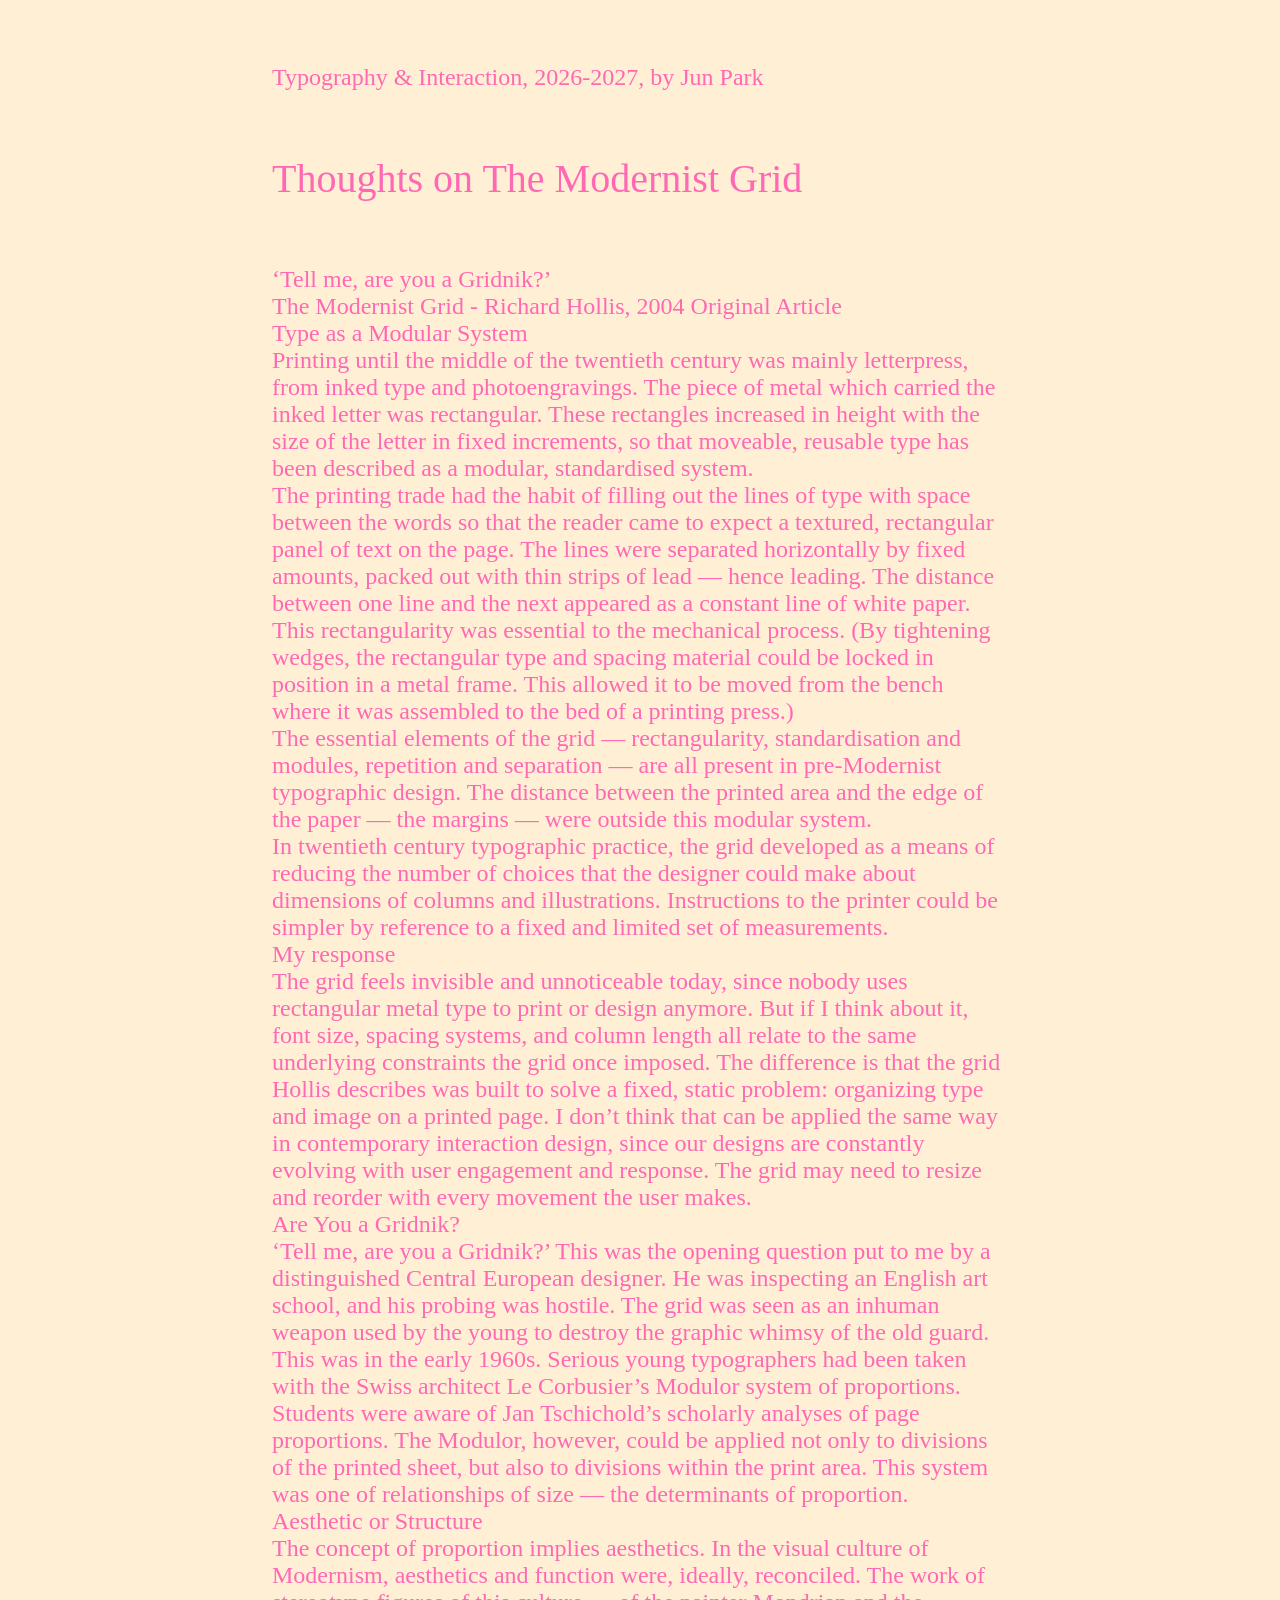
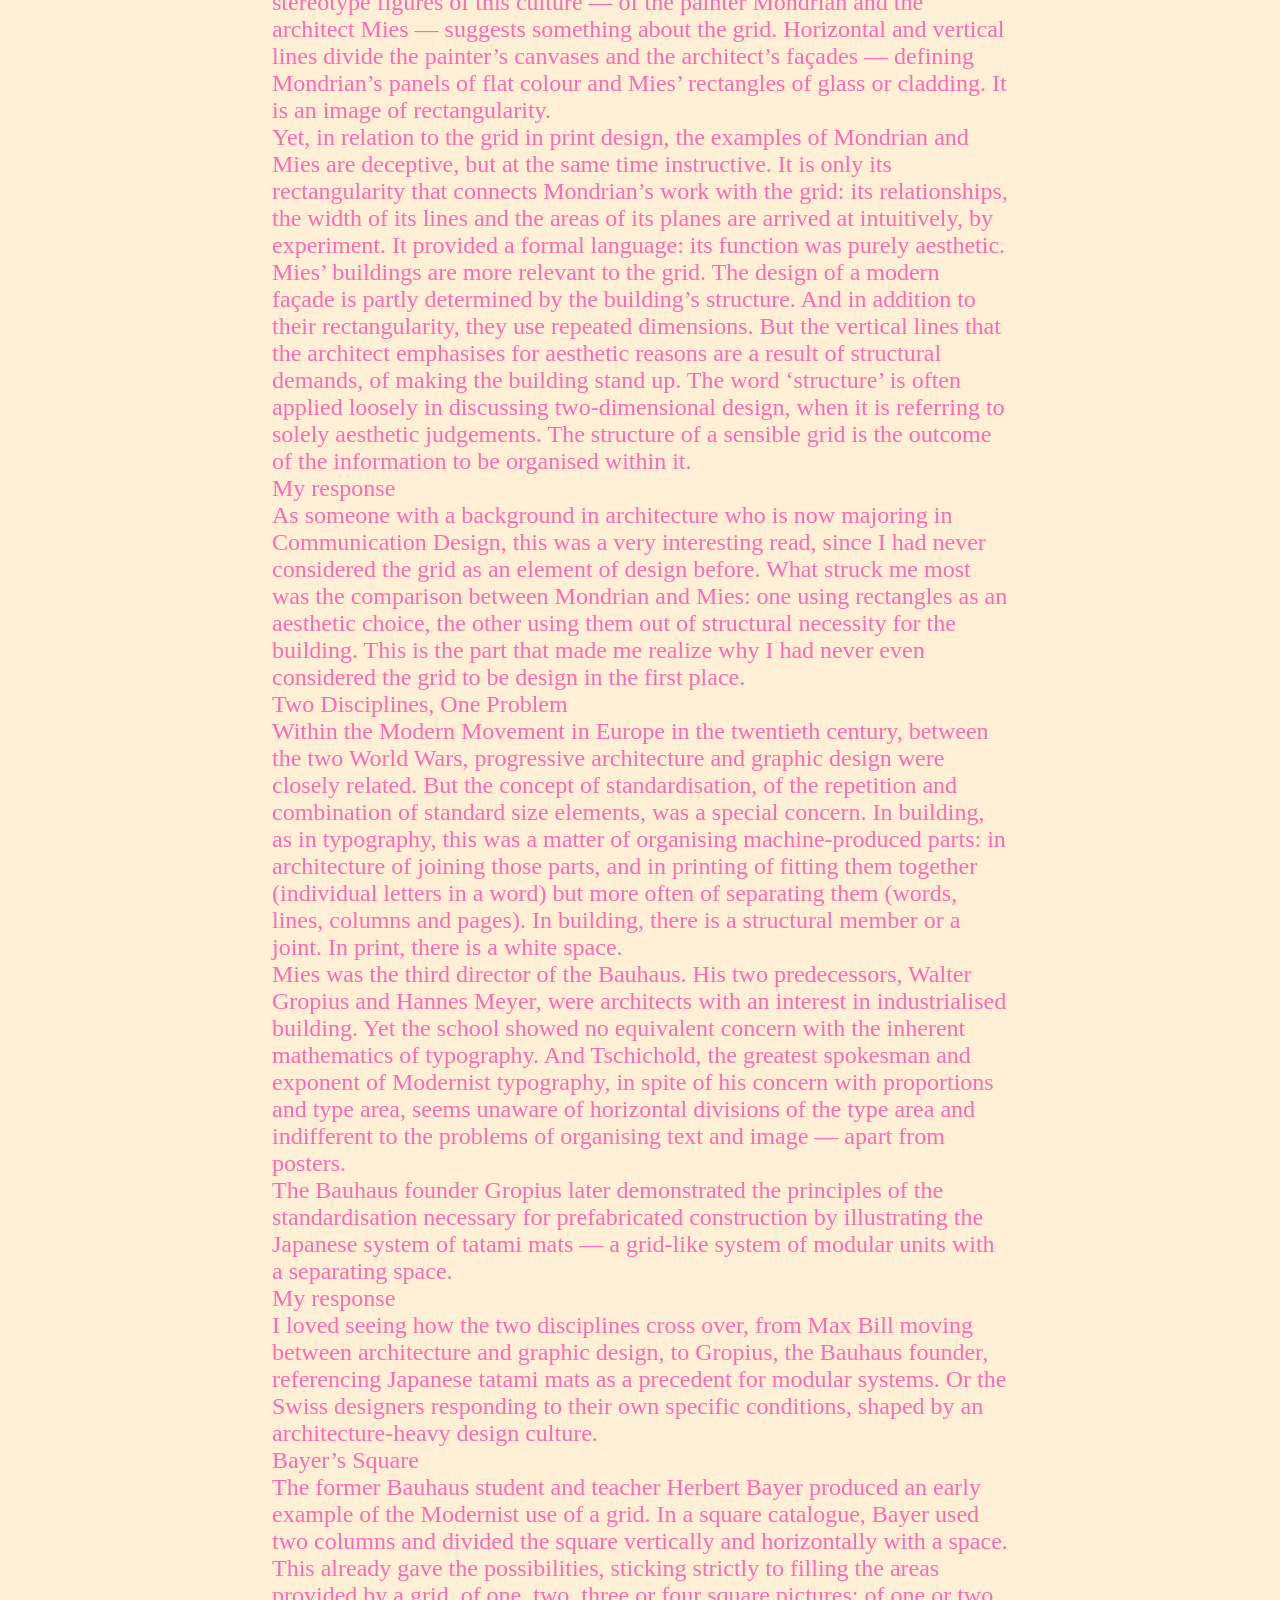
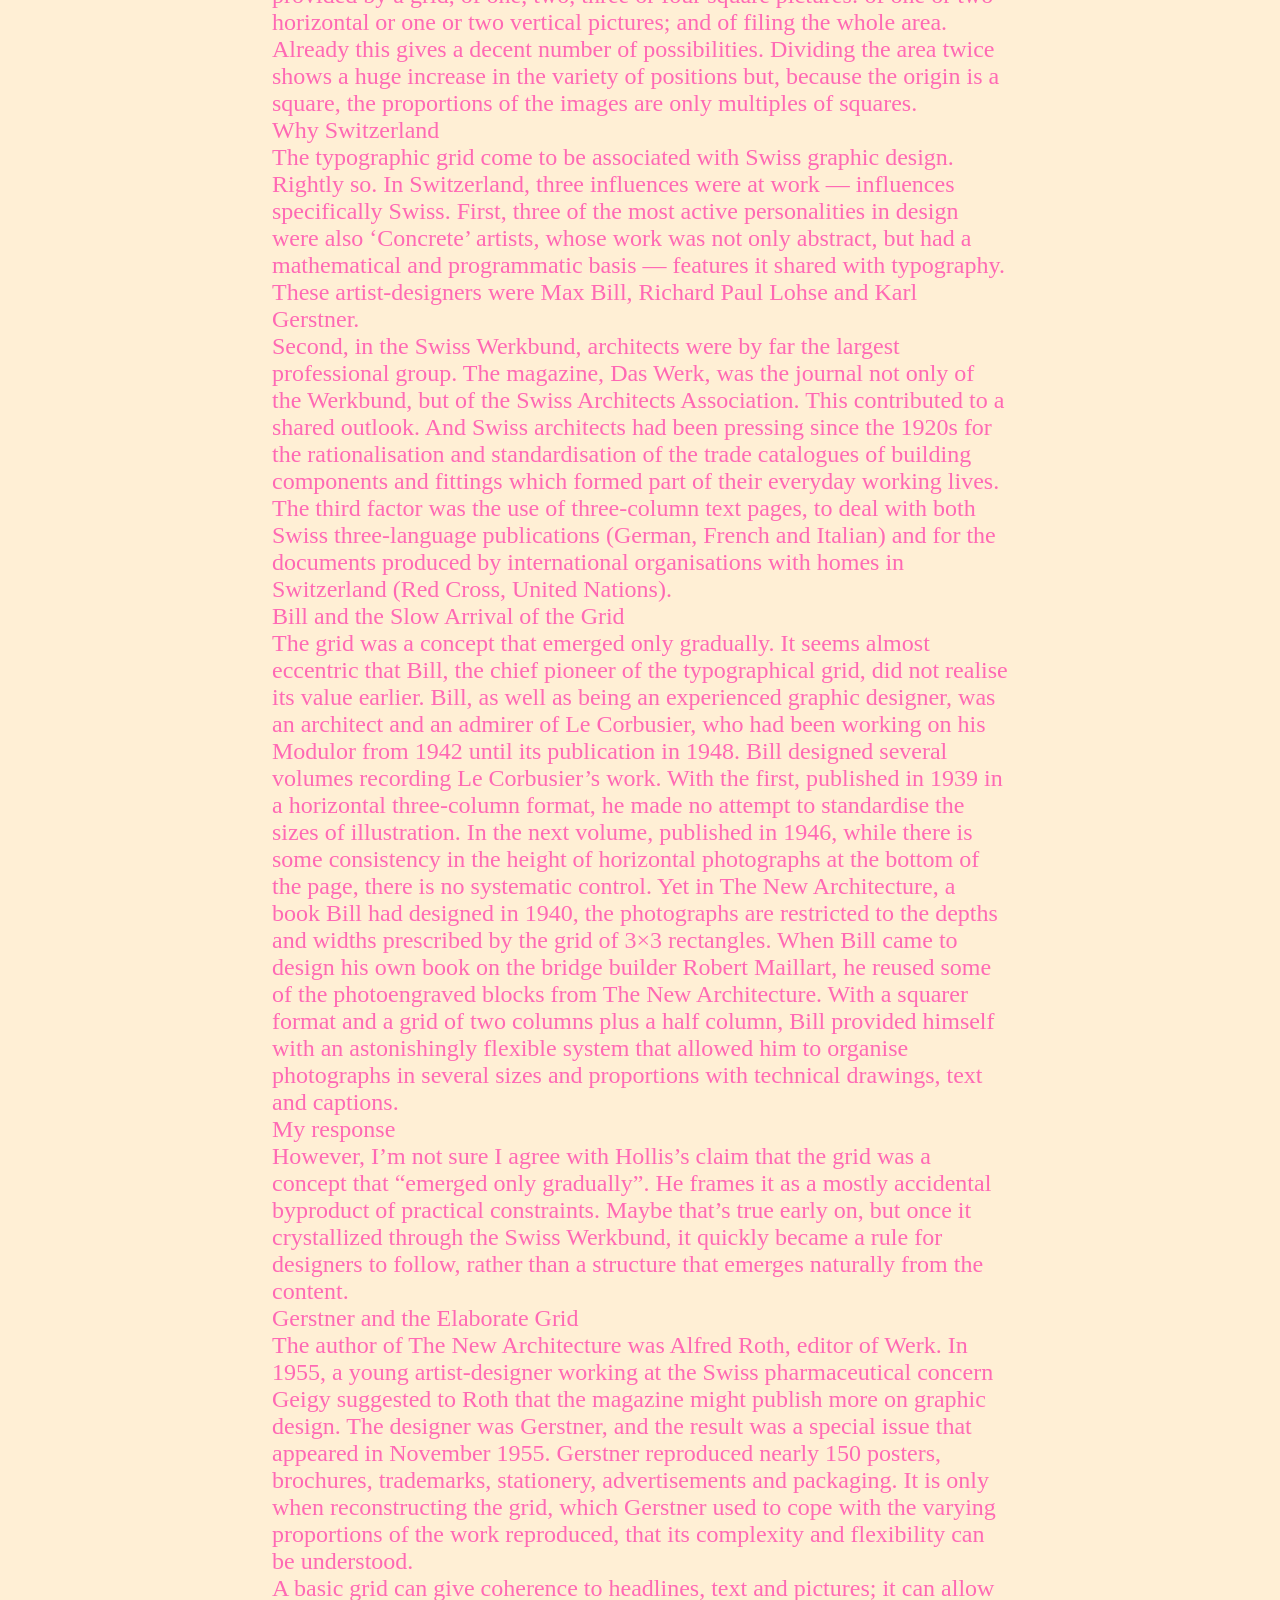
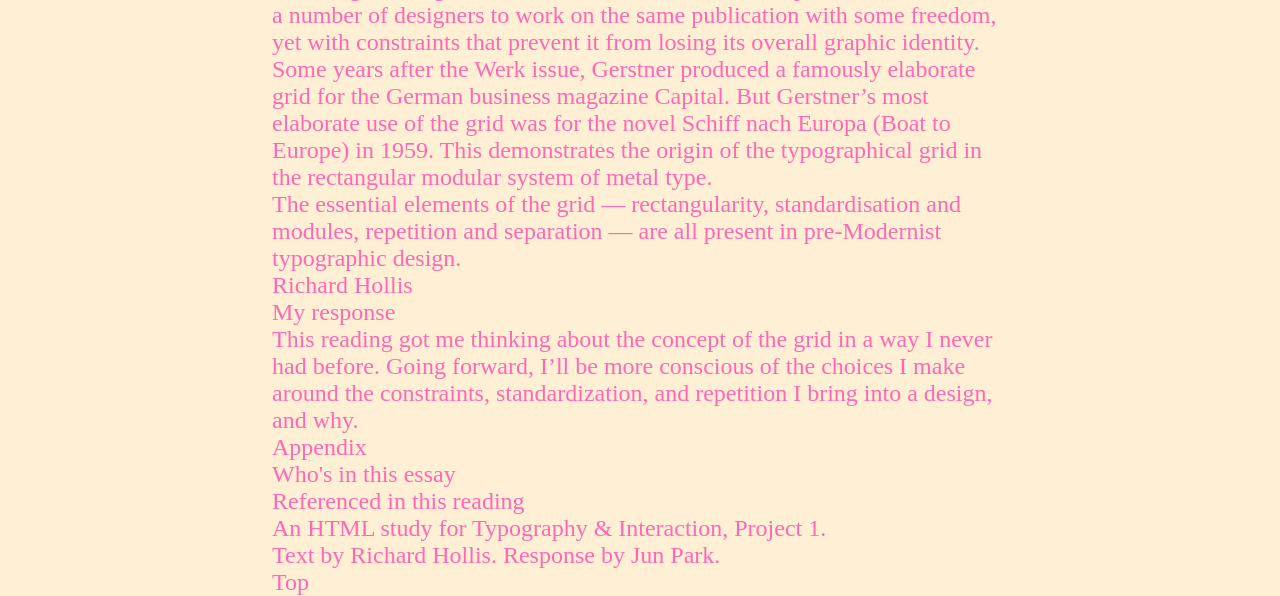
==== direction-1/index.html @ f4de1111 "Created Directions" ====
<!doctype html>
<html>
	<head>
		<link rel="stylesheet" href="../styles/reset.css">
		<link rel="stylesheet" href="../styles/common.css">
		<link rel="stylesheet" href="style.css">
	</head>
	<head>
		<title>"The Modernist Grid"</title>
		<link href="style.css" rel="stylesheet">
	</head>
</html>

	<body>
		<!-- class = "course"-->
		<!-- For first two titles-->

		<header>
			<p class="course">Typography & Interaction, 2026-2027, by Jun Park</p>
			<h1>Thoughts on <cite>The Modernist Grid</cite></h1>
			<p>‘Tell me, are you a Gridnik?’</p>
		</header>

		<main>
			<article>
				<!-- Referring the original article-->
				<header>
					<h2>The Modernist Grid<span> - Richard Hollis, 2004 <a href="https://www.readingdesign.org/modernist-grid">Original Article</a></span></h2>
				</header>

				<!-- Each section contains the text from article and my response (h3 = subtitle, h4 = my response)-->
				<section>
					<h3>Type as a Modular System</h3>

					<p>Printing until the middle of the twentieth century was mainly letterpress, from inked type and photoengravings. The piece of metal which carried the inked letter was rectangular. These rectangles increased in height with the size of the letter in fixed increments, so that moveable, reusable type has been described as a modular, standardised system.</p>

					<p>The printing trade had the habit of filling out the lines of type with space between the words so that the reader came to expect a textured, rectangular panel of text on the page. The lines were separated horizontally by fixed amounts, packed out with thin strips of lead — hence <em>leading</em>. The distance between one line and the next appeared as a constant line of white paper. This rectangularity was essential to the mechanical process. (By tightening wedges, the rectangular type and spacing material could be locked in position in a metal frame. This allowed it to be moved from the bench where it was assembled to the bed of a printing press.)</p>

                    <p>The essential elements of the grid — rectangularity, standardisation and modules, repetition and separation — are all present in pre-Modernist typographic design. The distance between the printed area and the edge of the paper — the margins — were outside this modular system.</p>

                    <p>In twentieth century typographic practice, the grid developed as a means of reducing the number of choices that the designer could make about dimensions of columns and illustrations. Instructions to the printer could be simpler by reference to a fixed and limited set of measurements.</p>

					<aside>
						<h4>My response</h4>

						<p>The grid feels invisible and unnoticeable today, since nobody uses rectangular metal type to print or design anymore. But if I think about it, font size, spacing systems, and column length all relate to the same underlying constraints the grid once imposed. The difference is that the grid Hollis describes was built to solve a fixed, <em>static</em> problem: organizing type and image on a printed page. I don’t think that can be applied the same way in contemporary interaction design, since our designs are constantly evolving with user engagement and response. The grid may need to resize and reorder with every movement the user makes.</p>
					</aside>
				</section>

				<section>
                    <h3>Are You a Gridnik?</h3>

                    <p>‘Tell me, are you a Gridnik?’ This was the opening question put to me by a distinguished Central European designer. He was inspecting an English art school, and his probing was hostile. The grid was seen as an inhuman weapon used by the young to destroy the graphic whimsy of the old guard.</p>

                    <p>This was in the early 1960s. Serious young typographers had been taken with the Swiss architect Le Corbusier’s <em>Modulor</em> system of proportions. Students were aware of Jan Tschichold’s scholarly analyses of page proportions. The <em>Modulor</em>, however, could be applied not only to divisions of the printed sheet, but also to divisions within the print area. This system was one of relationships of size — the determinants of proportion.</p>
                </section>

				<section>
                    <h3>Aesthetic or Structure</h3>

                    <p>The concept of proportion implies aesthetics. In the visual culture of Modernism, aesthetics and function were, ideally, reconciled. The work of stereotype figures of this culture — of the painter Mondrian and the architect Mies — suggests something about the grid. Horizontal and vertical lines divide the painter’s canvases and the architect’s façades — defining Mondrian’s panels of flat colour and Mies’ rectangles of glass or cladding. It is an image of rectangularity.</p>

                    <p>Yet, in relation to the grid in print design, the examples of <a href="https://galeriemontblanc.com/en/products/composition-in-red-yellow-blue-and-black-piet-mondrian">Mondrian</a> and <a href="https://www.archdaily.com/350573/happy-127th-birthday-mies-van-der-rohe">Mies</a> are deceptive, but at the same time instructive. It is only its rectangularity that connects Mondrian’s work with the grid: its relationships, the width of its lines and the areas of its planes are arrived at intuitively, by experiment. It provided a formal language: its function was purely aesthetic.</p>

                    <p>Mies’ buildings are more relevant to the grid. The design of a modern façade is partly determined by the building’s structure. And in addition to their rectangularity, they use repeated dimensions. But the vertical lines that the architect emphasises for aesthetic reasons are a result of structural demands, of making the building stand up. The word <em>‘structure’</em> is often applied loosely in discussing two-dimensional design, when it is referring to solely aesthetic judgements. The structure of a sensible grid is the outcome of the information to be organised within it.</p>

                    <aside>
                        <h4>My response</h4>
                        <p>As someone with a background in architecture who is now majoring in Communication Design, this was a very interesting read, since I had never considered the grid as an element of design before. What struck me most was the comparison between Mondrian and Mies: one using rectangles as an aesthetic choice, the other using them out of structural necessity for the building. This is the part that made me realize why I had never even considered the grid to be <em>design</em> in the first place.</p>
                    </aside>
                </section>

				<section>
                    <h3>Two Disciplines, One Problem</h3>

                    <p>Within the Modern Movement in Europe in the twentieth century, between the two World Wars, progressive architecture and graphic design were closely related. But the concept of standardisation, of the repetition and combination of standard size elements, was a special concern. In building, as in typography, this was a matter of organising machine-produced parts: in architecture of joining those parts, and in printing of fitting them together (individual letters in a word) but more often of separating them (words, lines, columns and pages). In building, there is a structural member or a joint. In print, there is a white space.</p>

                    <p>Mies was the third director of the Bauhaus. His two predecessors, Walter Gropius and Hannes Meyer, were architects with an interest in industrialised building. Yet the school showed no equivalent concern with the inherent mathematics of typography. And Tschichold, the greatest spokesman and exponent of Modernist typography, in spite of his concern with proportions and type area, seems unaware of horizontal divisions of the type area and indifferent to the problems of organising text and image — apart from posters.</p>

                    <p>The Bauhaus founder Gropius later demonstrated the principles of the standardisation necessary for prefabricated construction by illustrating the <a href="https://www.japan-guide.com/e/e2007.html">Japanese system of tatami mats</a> — a grid-like system of modular units with a separating space.</p>

                    <aside>
                        <h4>My response</h4>
                        <p>I loved seeing how the two disciplines cross over, from Max Bill moving between architecture and graphic design, to Gropius, the Bauhaus founder, referencing Japanese tatami mats as a precedent for modular systems. Or the Swiss designers responding to their own specific conditions, shaped by an architecture-heavy design culture.</p>
                    </aside>
                </section>

				<section>
                    <h3>Bayer’s Square</h3>

                    <p>The former Bauhaus student and teacher Herbert Bayer produced an early example of the Modernist use of a grid. In a square catalogue, Bayer used two columns and divided the square vertically and horizontally with a space. This already gave the possibilities, sticking strictly to filling the areas provided by a grid, of one, two, three or four square pictures: of one or two horizontal or one or two vertical pictures; and of filing the whole area. Already this gives a decent number of possibilities. Dividing the area twice shows a huge increase in the variety of positions but, because the origin is a square, the proportions of the images are only multiples of squares.</p>
                </section>

				<section>
                    <h3>Why Switzerland</h3>

                    <p>The typographic grid come to be associated with Swiss graphic design. Rightly so. In Switzerland, three influences were at work — influences specifically Swiss. First, three of the most active personalities in design were also ‘Concrete’ artists, whose work was not only abstract, but had a mathematical and programmatic basis — features it shared with typography. These artist-designers were Max Bill, Richard Paul Lohse and Karl Gerstner.</p>

                    <p>Second, in the Swiss Werkbund, architects were by far the largest professional group. The magazine, <cite>Das Werk</cite>, was the journal not only of the Werkbund, but of the Swiss Architects Association. This contributed to a shared outlook. And Swiss architects had been pressing since the 1920s for the rationalisation and standardisation of the trade catalogues of building components and fittings which formed part of their everyday working lives.</p>

                    <p>The third factor was the use of three-column text pages, to deal with both Swiss three-language publications (German, French and Italian) and for the documents produced by international organisations with homes in Switzerland (Red Cross, United Nations).</p>
                </section>

				<section>
                    <h3>Bill and the Slow Arrival of the Grid</h3>

                    <p>The grid was a concept that emerged only gradually. It seems almost eccentric that Bill, the chief pioneer of the typographical grid, did not realise its value earlier. Bill, as well as being an experienced graphic designer, was an architect and an admirer of Le Corbusier, who had been working on his <em>Modulor</em> from <time>1942</time> until its publication in <time>1948</time>. Bill designed several volumes recording Le Corbusier’s work. With the first, published in <time>1939</time> in a horizontal three-column format, he made no attempt to standardise the sizes of illustration. In the next volume, published in <time>1946</time>, while there is some consistency in the height of horizontal photographs at the bottom of the page, there is no systematic control. Yet in <cite><a href="https://www.worthpoint.com/worthopedia/1940-architecture-1st-edition-642095183">The New Architecture</a></cite>, a book Bill had designed in <time>1940</time>, the photographs are restricted to the depths and widths prescribed by the grid of 3×3 rectangles. When Bill came to design his own book on the bridge builder Robert Maillart, he reused some of the photoengraved blocks from <cite>The New Architecture</cite>. With a squarer format and a grid of two columns plus a half column, Bill provided himself with an astonishingly flexible system that allowed him to organise photographs in several sizes and proportions with technical drawings, text and captions.</p>

                    <aside>
                        <h4>My response</h4>
                        <p>However, I’m not sure I agree with Hollis’s claim that the grid was a concept that <q>emerged only gradually</q>. He frames it as a mostly accidental byproduct of practical constraints. Maybe that’s true early on, but once it crystallized through the Swiss Werkbund, it quickly became a <strong>rule</strong> for designers to follow, rather than a structure that emerges naturally from the content.</p>
                    </aside>
                </section>

				<section>
                    <h3>Gerstner and the Elaborate Grid</h3>

                    <p>The author of <cite>The New Architecture</cite> was Alfred Roth, editor of <cite>Werk</cite>. In <time>1955</time>, a young artist-designer working at the Swiss pharmaceutical concern Geigy suggested to Roth that the magazine might publish more on graphic design. The designer was Gerstner, and the result was a special issue that appeared in <time>November 1955</time>. Gerstner reproduced nearly 150 posters, brochures, trademarks, stationery, advertisements and packaging. It is only when reconstructing the grid, which Gerstner used to cope with the varying proportions of the work reproduced, that its complexity and flexibility can be understood.</p>

                    <p>A basic grid can give coherence to headlines, text and pictures; it can allow a number of designers to work on the same publication with some freedom, yet with constraints that prevent it from losing its overall graphic identity. Some years after the <cite>Werk</cite> issue, Gerstner produced a famously elaborate grid for the German business magazine <cite>Capital</cite>. But Gerstner’s most elaborate use of the grid was for the novel <cite>Schiff nach Europa</cite> (Boat to Europe) in <time>1959</time>. This demonstrates the origin of the typographical grid in the rectangular modular system of metal type.</p>

                    <!-- Quote from an earlier line in the essay -->
                    <blockquote>
                        <p>The essential elements of the grid — rectangularity, standardisation and modules, repetition and separation — are all present in pre-Modernist typographic design.</p>
                        <p><cite>Richard Hollis</cite></p>
                    </blockquote>

                    <aside>
                        <h4>My response</h4>
                        <p>This reading got me thinking about the concept of the grid in a way I never had before. Going forward, I’ll be more conscious of the choices I make around the constraints, standardization, and repetition I bring into a design, and why.</p>
                    </aside>
                </section>
			</article>

			<section>
				<h2>Appendix</h2>
				<!--unfoldable details (context from the reading)-->
				<details>
					<summary>Who's in this essay</summary>
					<dl>
						<dt>Max Bill</dt>
                        <dd>Swiss architect, artist, and graphic designer. Hollis calls him the chief pioneer of the typographic grid.</dd>

                        <dt>Karl Gerstner</dt>
                        <dd>Swiss designer who built the most elaborate grids of the 1950s.</dd>

                        <dt>Herbert Bayer</dt>
                        <dd>Former Bauhaus student and teacher, whose square catalogue is an early Modernist grid.</dd>

                        <dt>Jan Tschichold</dt>
                        <dd>The great spokesman of Modernist typography, concerned with proportion but not with horizontal division.</dd>

                        <dt>Piet Mondrian</dt>
                        <dd>Painter. Rectangles arrived at intuitively, for purely aesthetic ends.</dd>

                        <dt>Ludwig Mies van der Rohe</dt>
                        <dd>Architect and third director of the Bauhaus. Rectangles arrived at structurally.</dd>

                        <dt>Walter Gropius</dt>
                        <dd>Bauhaus founder, who used Japanese <abbr title="Japanese floor mats of a standard size">tatami</abbr> mats to explain modular standardisation.</dd>

                        <dt>Le Corbusier</dt>
                        <dd>Architect whose <em>Modulor</em> proportion system was published in <time datetime="1948">1948</time>.</dd>
					</dl>
				</details>

				<!-- References-->
                <details>
                    <summary>Referenced in this reading</summary>
                    <ul>
                        <li><a href="https://www.readingdesign.org/modernist-grid">The original essay at Reading Design</a></li>
                        <li><a href="https://galeriemontblanc.com/en/products/composition-in-red-yellow-blue-and-black-piet-mondrian">Mondrian, <cite>Composition in Red, Yellow, Blue and Black</cite></a></li>
                        <li><a href="https://www.archdaily.com/350573/happy-127th-birthday-mies-van-der-rohe">Mies van der Rohe</a></li>
                        <li><a href="https://www.japan-guide.com/e/e2007.html">The Japanese tatami system</a></li>
                        <li><a href="https://www.worthpoint.com/worthopedia/1940-architecture-1st-edition-642095183">Bill’s <cite>The New Architecture</cite>, 1940</a></li>
                    </ul>
				</details>
			</section>
		</main>

		<footer>
			<p>An <abbr title="HTML">HTML</abbr> study for Typography & Interaction, Project 1.</p>
			<p>Text by Richard Hollis. Response by Jun Park.</p>
            <a href="#">Top</a></p>
		</footer>
	</body>
</html>
---- styles/common.css ----
body{
	max-inline-size: 50rem;
	margin-inline: auto;
}
---- direction-1/style.css ----
:root{
	--type-xl: 5rem;
	--type-lg: 2.5rem;
	--type-md: 1.5rem;

	--space-lg: 4rem;

	--color-fg: hotpink;
	--color-b: papayawhip;
}

body{
	font-size: var(--type-md);
	color: var(--color-fg);
	background-color: var(--color-b);
	padding-block-start: var(--space-lg);
	padding-inline: 2rem;
}

h1{
	font-size: var(--type-lg);
	margin-block: var(--space-lg);
}
---- direction-1/style.css ----
:root{
	--type-xl: 5rem;
	--type-lg: 2.5rem;
	--type-md: 1.5rem;

	--space-lg: 4rem;

	--color-fg: hotpink;
	--color-b: papayawhip;
}

body{
	font-size: var(--type-md);
	color: var(--color-fg);
	background-color: var(--color-b);
	padding-block-start: var(--space-lg);
	padding-inline: 2rem;
}

h1{
	font-size: var(--type-lg);
	margin-block: var(--space-lg);
}
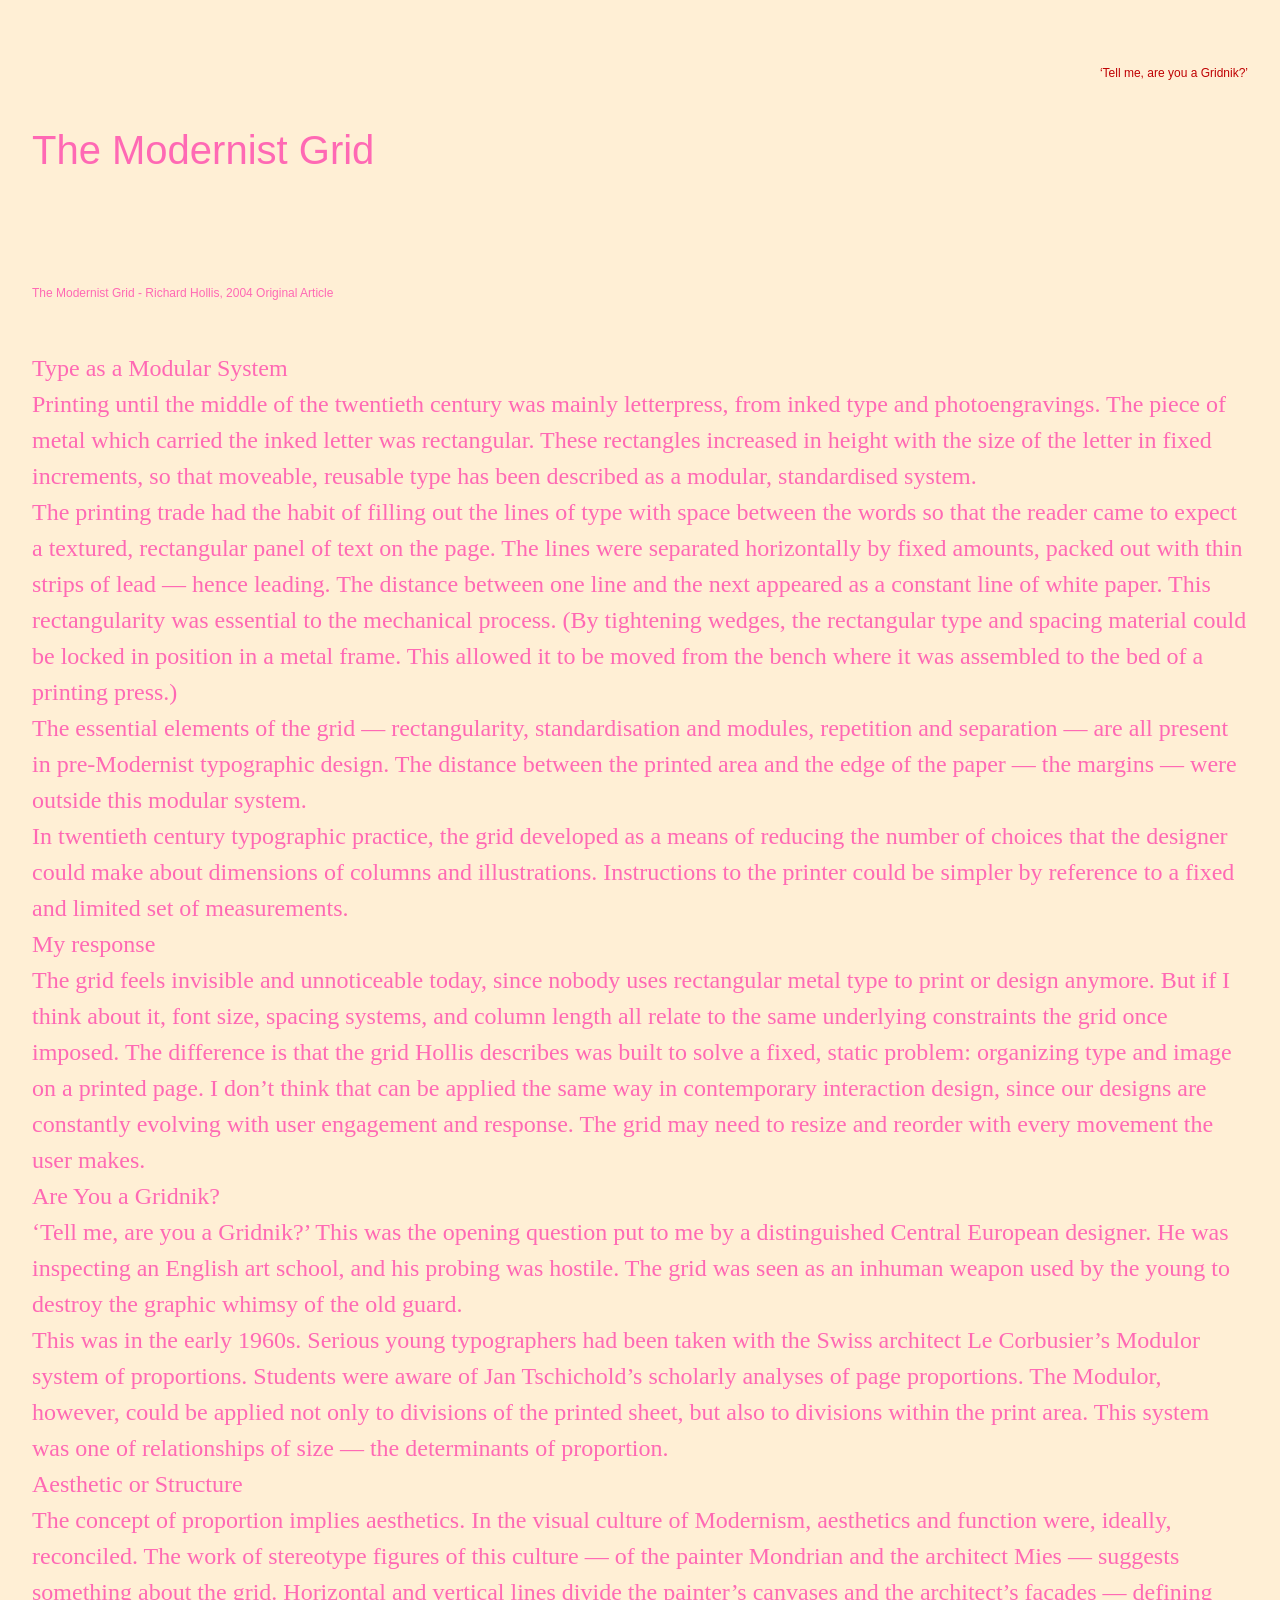
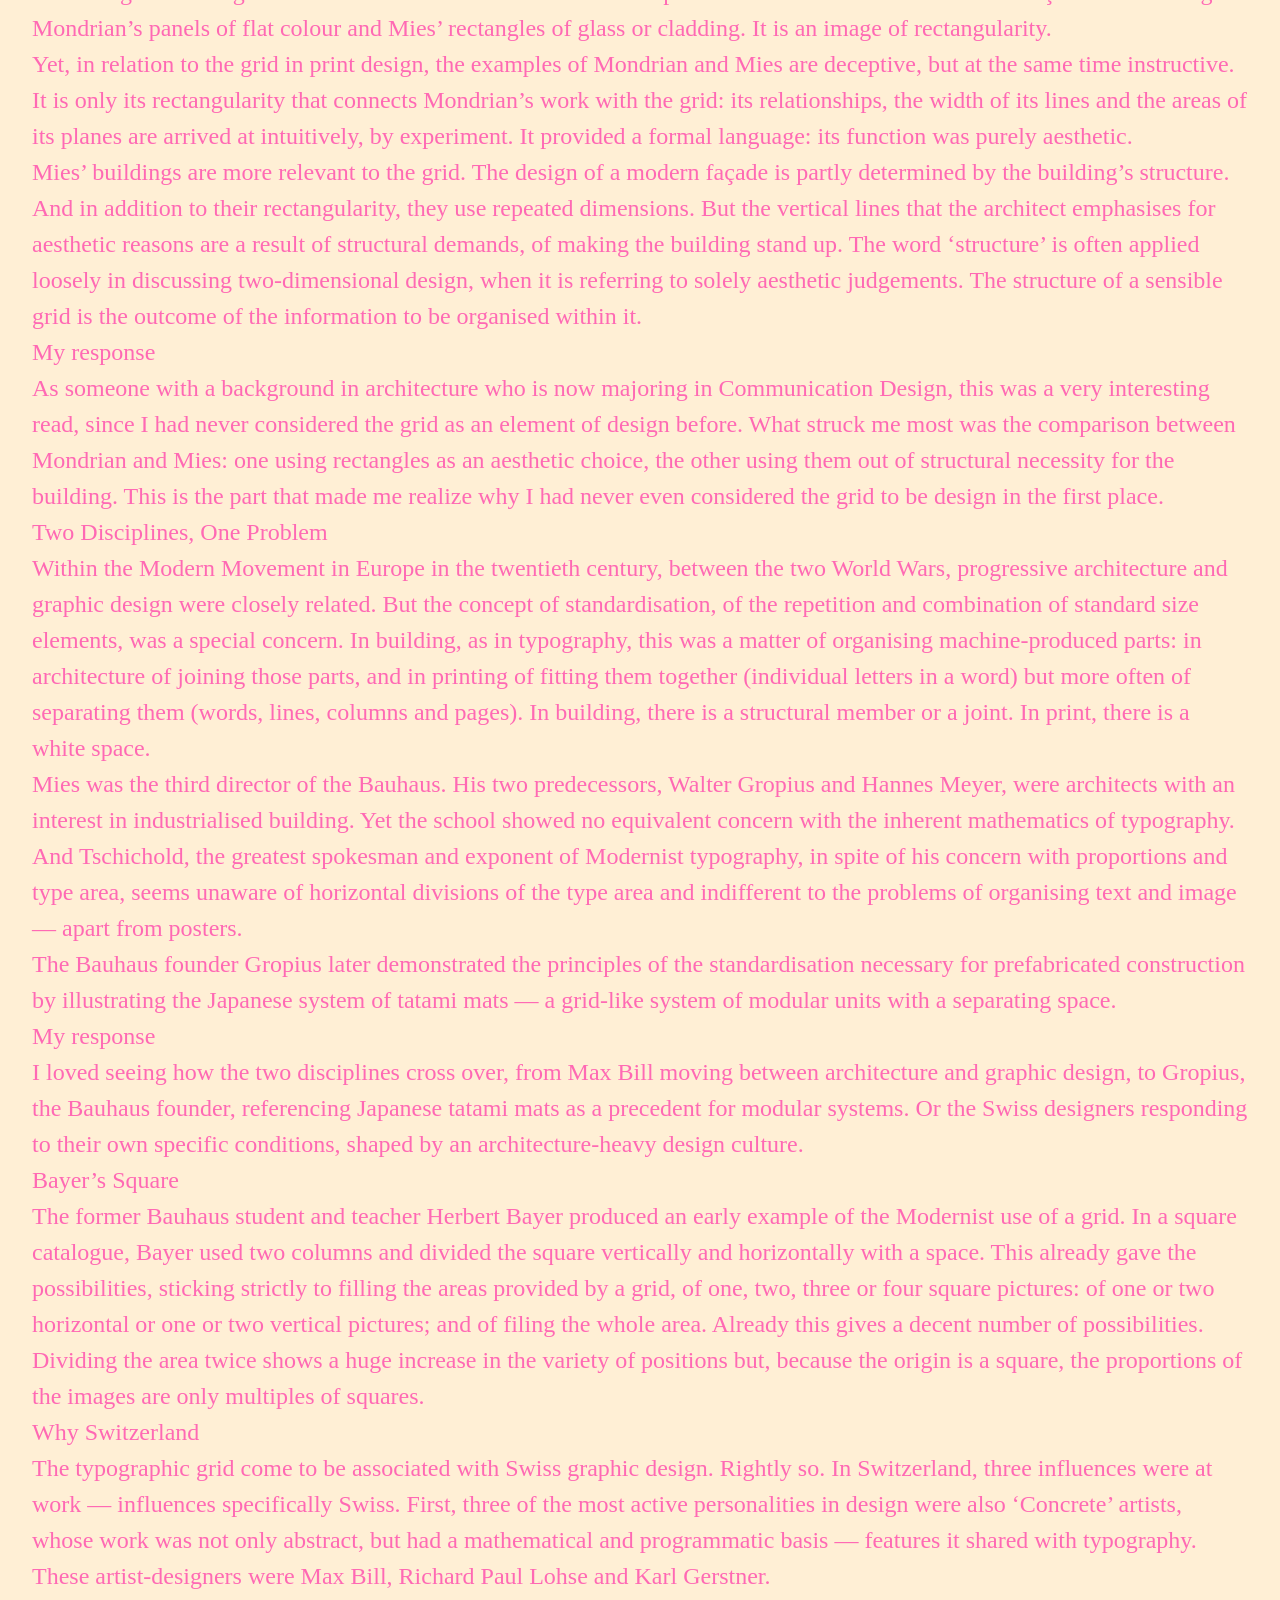
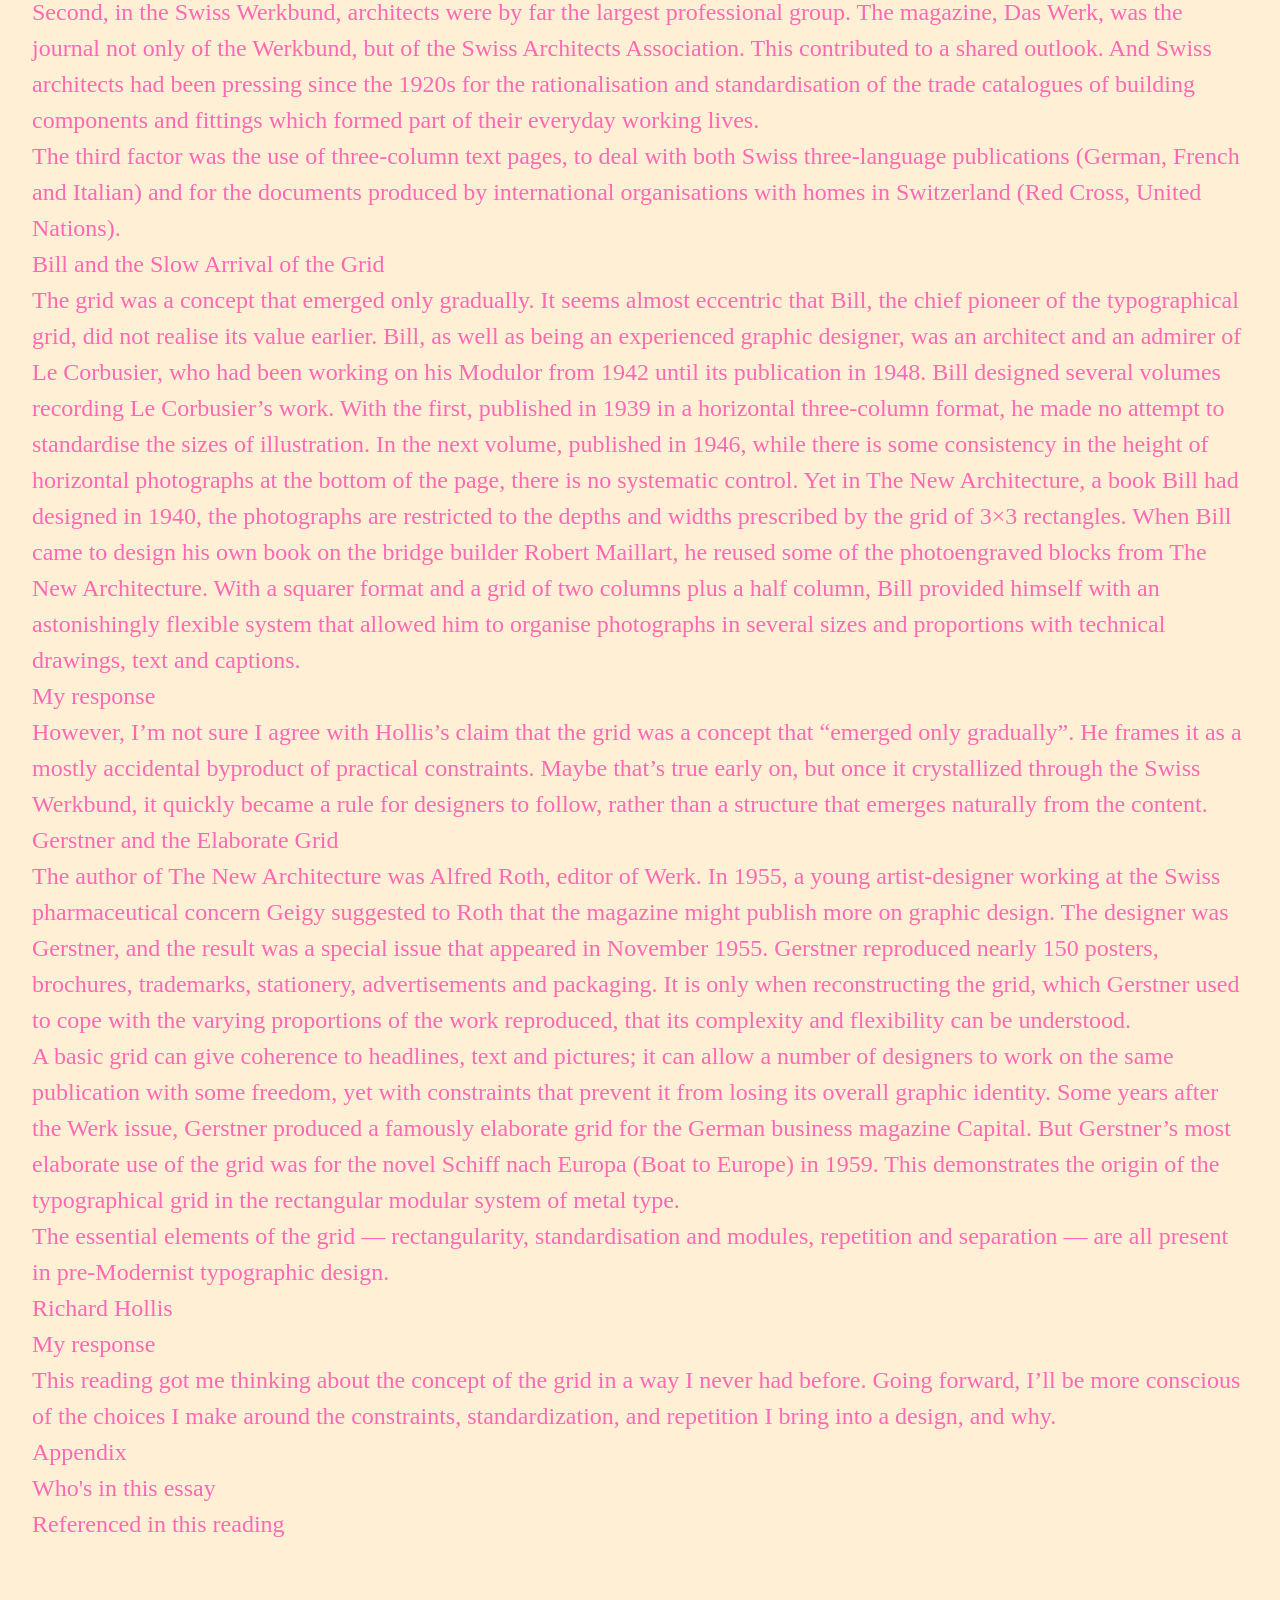
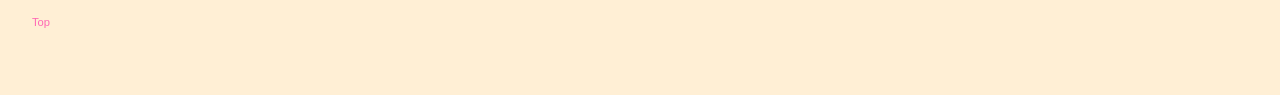
==== commit 6e75c0dc: "Figuring out landing page - chose 3 articles - decided to go with 'grid' design" ====
--- a/direction-1/index.html
+++ b/direction-1/index.html
@@ -7,7 +7,6 @@
 	</head>
 	<head>
 		<title>"The Modernist Grid"</title>
-		<link href="style.css" rel="stylesheet">
 	</head>
 </html>
 
@@ -16,8 +15,7 @@
 		<!-- For first two titles-->
 
 		<header>
-			<p class="course">Typography & Interaction, 2026-2027, by Jun Park</p>
-			<h1>Thoughts on <cite>The Modernist Grid</cite></h1>
+			<h1>The Modernist Grid</cite></h1>
 			<p>‘Tell me, are you a Gridnik?’</p>
 		</header>
 
@@ -179,8 +177,6 @@
 		</main>
 
 		<footer>
-			<p>An <abbr title="HTML">HTML</abbr> study for Typography & Interaction, Project 1.</p>
-			<p>Text by Richard Hollis. Response by Jun Park.</p>
             <a href="#">Top</a></p>
 		</footer>
 	</body>
--- a/styles/common.css
+++ b/styles/common.css
@@ -1,4 +1,159 @@
-body{
-	max-inline-size: 50rem;
+:root {
+	--space: 1.5rem;
+	--red: #bf0103;
+	--ink: #111111;
+	--mute: #666666;
+}
+
+*, *::before, *::after { box-sizing: border-box; }
+
+header {
+	display: flex;
+	justify-content: space-between;
+	margin-block-end: 3rem;
+	font-family: 'Satoshi-Medium', sans-serif;
+	font-size: 0.75rem;
+}
+
+header p:last-child {
+	color: var(--red);
+}
+
+h1 {
+	font-family: 'Satoshi-Bold', sans-serif;
+	font-size: 4rem;
+	line-height: 1.1;
+	margin-block-end: 2rem;
+}
+
+h1 span {
+	display: block;
+}
+
+body {
+	background-color: #f4f1ea;
+	color: var(--ink);
+	max-inline-size: 80rem;
 	margin-inline: auto;
+	padding: 4rem 1.5rem;
+	font-family: 'Erode-Regular', serif;
+	line-height: 1.5;
 }
+
+a {
+	color: inherit;
+	text-decoration: none;
+}
+
+/* ---------- Intro (red block) ---------- */
+
+main > p {
+	max-inline-size: 30rem;
+	margin-block-end: 3rem;
+	padding: var(--space);
+	background-color: var(--red);
+	color: white;
+}
+
+
+/* ---------- 3 Readings ---------- */
+
+nav ol {
+	display: grid;
+	grid-template-columns: repeat(3, 1fr);
+	gap: var(--space);
+	list-style: none;
+	margin: 0;
+	padding: 0;
+}
+
+nav a {
+	display: block;
+	border: thin solid var(--ink);
+}
+
+.grid {
+	display: flex;
+	justify-content: space-between;
+	padding: 0.75rem 1rem;
+	border-block-end: thin solid var(--ink);
+	font-family: 'Satoshi-Medium', sans-serif;
+	font-size: 0.75rem;
+}
+
+.grid span:last-child {
+	color: var(--mute);
+}
+
+.grid-body {
+	padding: 1rem;
+}
+
+.grid-body h2 {
+	margin: 0 0 0.25rem;
+	font-family: 'Satoshi-Bold', sans-serif;
+	font-size: 1.75rem;
+	line-height: 1.1;
+}
+
+.grid-body p {
+	margin: 0;
+	color: var(--mute);
+	font-family: 'Satoshi-Medium', sans-serif;
+}
+
+.grid-body p:last-child {
+	margin-block-start: 1.5rem;
+	font-family: 'Satoshi-Light', sans-serif;
+	font-size: 1rem;
+	color: var(--ink);
+}
+
+nav a:hover h2 {
+	color: var(--red);
+}
+
+
+/* ---------- Footer ---------- */
+
+footer {
+	display: flex;
+	justify-content: space-between;
+	margin-block-start: calc(3 * var(--space));
+	font-family: 'Satoshi-Regular', sans-serif;
+	font-size: 0.7rem;
+}
+
+.footer-namecourse,.footer-yeartop {
+	display: flex;
+}
+
+.box {
+	min-inline-size: 10rem;
+	padding: 0.5rem;
+	border: thin solid var(--ink);
+	display: flex;
+	flex-direction: column;
+	justify-content: center;
+	align-items: center;
+}
+
+.box + .box {
+	border-inline-start: none;
+}
+
+.box p {
+	margin: 0;
+}
+
+.box-content {
+	margin-block-start: 0.5rem;
+	font-family: 'Satoshi-Medium', sans-serif;
+	font-size: 0.7rem;
+}
+
+.box a {
+	display: block;
+	color: var(--red);
+	font-size: 1rem;
+}
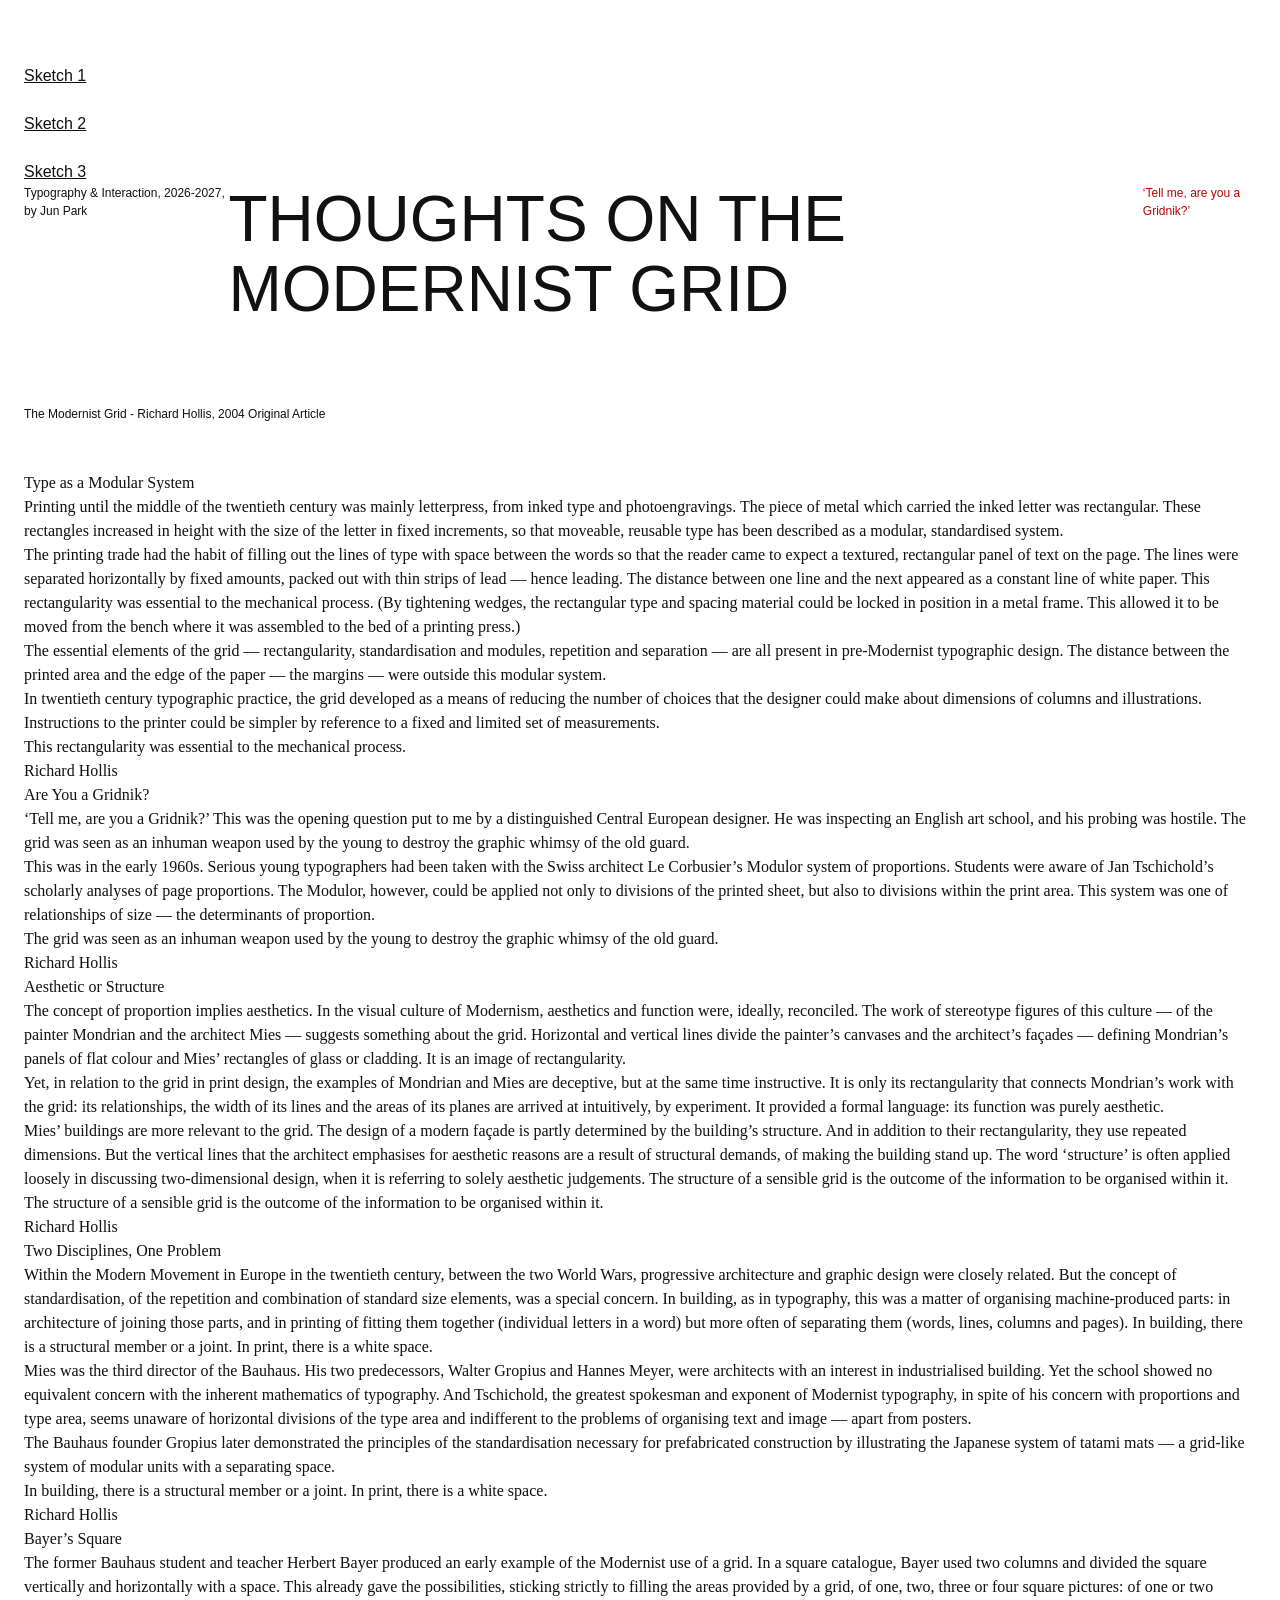
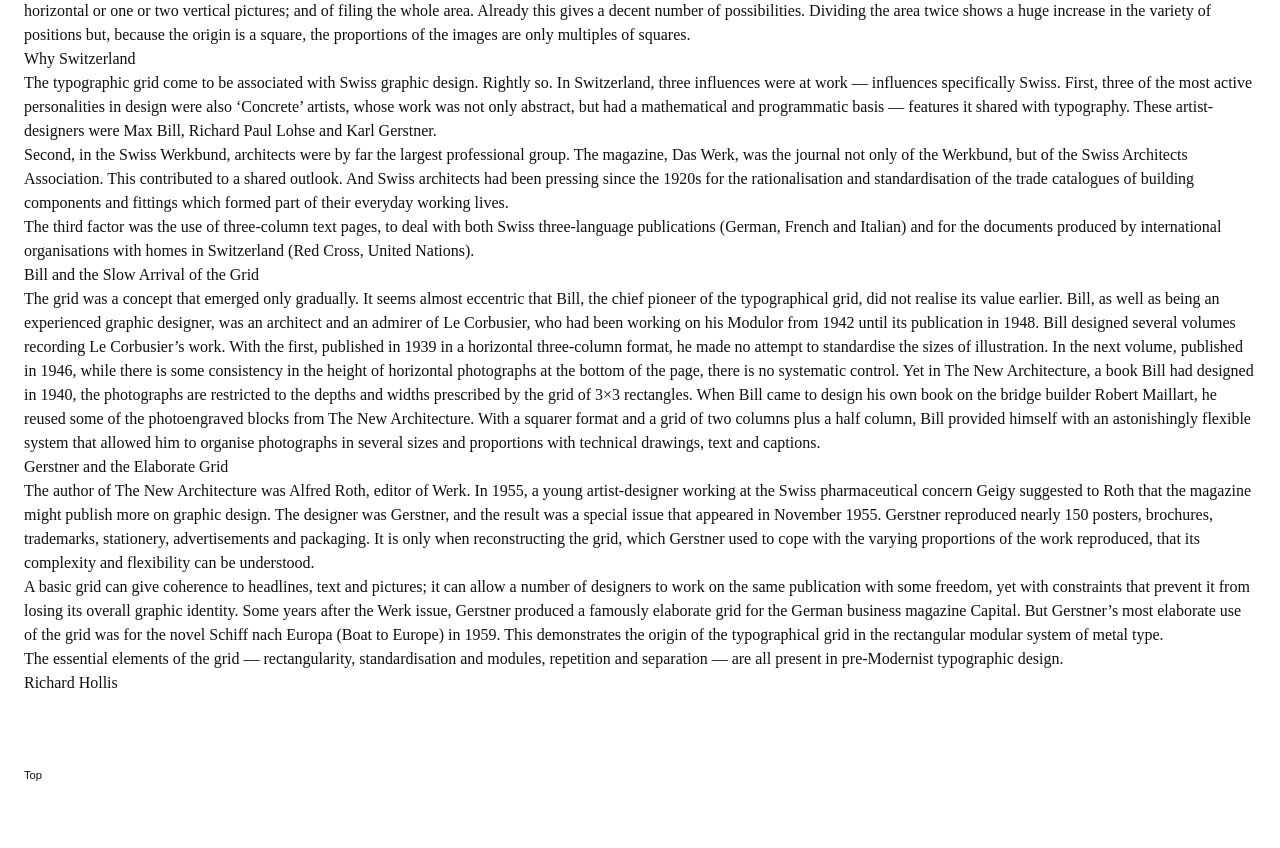
==== commit 42b7d755: "Direction 2 Also converted back landing page to basics (accidently followed the next week's lesson)" ====
--- a/direction-1/index.html
+++ b/direction-1/index.html
@@ -1,21 +1,40 @@
-<!doctype html>
-<html>
+<!DOCTYPE html>
+<html lang="en">
 	<head>
+		<meta charset="utf-8">
+		<meta name="viewport" content="width=device-width, initial-scale=1">
+		<title>The Modernist Grid</title>
 		<link rel="stylesheet" href="../styles/reset.css">
 		<link rel="stylesheet" href="../styles/common.css">
 		<link rel="stylesheet" href="style.css">
 	</head>
-	<head>
-		<title>"The Modernist Grid"</title>
-	</head>
-</html>
 
-	<body>
+	<body id="top">
 		<!-- class = "course"-->
 		<!-- For first two titles-->
+		<nav>
+				<ol>
+					<li>
+						<a href="direction-1/">
+							<h2>Sketch 1</h2>
+						</a>
+					</li>
+					<li>
+						<a href="direction-2/">
+							<h2>Sketch 2</h2>
+						</a>
+					</li>
+					<li>
+						<a href="direction-3/">
+							<h2>Sketch 3</h2>
+						</a>
+					</li>
+				</ol>
+			</nav>
 
 		<header>
-			<h1>The Modernist Grid</cite></h1>
+			<p class="course">Typography &amp; Interaction, 2026-2027, by Jun Park</p>
+			<h1>Thoughts on <cite>The Modernist Grid</cite></h1>
 			<p>‘Tell me, are you a Gridnik?’</p>
 		</header>
 
@@ -26,7 +45,7 @@
 					<h2>The Modernist Grid<span> - Richard Hollis, 2004 <a href="https://www.readingdesign.org/modernist-grid">Original Article</a></span></h2>
 				</header>
 
-				<!-- Each section contains the text from article and my response (h3 = subtitle, h4 = my response)-->
+				<!-- Each section contains the text from the article (h3 = subtitle, blockquote = pull quote from that section)-->
 				<section>
 					<h3>Type as a Modular System</h3>
 
@@ -34,150 +53,99 @@
 
 					<p>The printing trade had the habit of filling out the lines of type with space between the words so that the reader came to expect a textured, rectangular panel of text on the page. The lines were separated horizontally by fixed amounts, packed out with thin strips of lead — hence <em>leading</em>. The distance between one line and the next appeared as a constant line of white paper. This rectangularity was essential to the mechanical process. (By tightening wedges, the rectangular type and spacing material could be locked in position in a metal frame. This allowed it to be moved from the bench where it was assembled to the bed of a printing press.)</p>
 
-                    <p>The essential elements of the grid — rectangularity, standardisation and modules, repetition and separation — are all present in pre-Modernist typographic design. The distance between the printed area and the edge of the paper — the margins — were outside this modular system.</p>
+					<p>The essential elements of the grid — rectangularity, standardisation and modules, repetition and separation — are all present in pre-Modernist typographic design. The distance between the printed area and the edge of the paper — the margins — were outside this modular system.</p>
 
-                    <p>In twentieth century typographic practice, the grid developed as a means of reducing the number of choices that the designer could make about dimensions of columns and illustrations. Instructions to the printer could be simpler by reference to a fixed and limited set of measurements.</p>
+					<p>In twentieth century typographic practice, the grid developed as a means of reducing the number of choices that the designer could make about dimensions of columns and illustrations. Instructions to the printer could be simpler by reference to a fixed and limited set of measurements.</p>
 
-					<aside>
-						<h4>My response</h4>
-
-						<p>The grid feels invisible and unnoticeable today, since nobody uses rectangular metal type to print or design anymore. But if I think about it, font size, spacing systems, and column length all relate to the same underlying constraints the grid once imposed. The difference is that the grid Hollis describes was built to solve a fixed, <em>static</em> problem: organizing type and image on a printed page. I don’t think that can be applied the same way in contemporary interaction design, since our designs are constantly evolving with user engagement and response. The grid may need to resize and reorder with every movement the user makes.</p>
-					</aside>
+					<blockquote>
+						<p>This rectangularity was essential to the mechanical process.</p>
+						<p><cite>Richard Hollis</cite></p>
+					</blockquote>
 				</section>
 
 				<section>
-                    <h3>Are You a Gridnik?</h3>
+					<h3>Are You a Gridnik?</h3>
 
-                    <p>‘Tell me, are you a Gridnik?’ This was the opening question put to me by a distinguished Central European designer. He was inspecting an English art school, and his probing was hostile. The grid was seen as an inhuman weapon used by the young to destroy the graphic whimsy of the old guard.</p>
+					<p>‘Tell me, are you a Gridnik?’ This was the opening question put to me by a distinguished Central European designer. He was inspecting an English art school, and his probing was hostile. The grid was seen as an inhuman weapon used by the young to destroy the graphic whimsy of the old guard.</p>
 
-                    <p>This was in the early 1960s. Serious young typographers had been taken with the Swiss architect Le Corbusier’s <em>Modulor</em> system of proportions. Students were aware of Jan Tschichold’s scholarly analyses of page proportions. The <em>Modulor</em>, however, could be applied not only to divisions of the printed sheet, but also to divisions within the print area. This system was one of relationships of size — the determinants of proportion.</p>
-                </section>
+					<p>This was in the early 1960s. Serious young typographers had been taken with the Swiss architect Le Corbusier’s <em>Modulor</em> system of proportions. Students were aware of Jan Tschichold’s scholarly analyses of page proportions. The <em>Modulor</em>, however, could be applied not only to divisions of the printed sheet, but also to divisions within the print area. This system was one of relationships of size — the determinants of proportion.</p>
+
+					<blockquote>
+						<p>The grid was seen as an inhuman weapon used by the young to destroy the graphic whimsy of the old guard.</p>
+						<p><cite>Richard Hollis</cite></p>
+					</blockquote>
+				</section>
 
 				<section>
-                    <h3>Aesthetic or Structure</h3>
+					<h3>Aesthetic or Structure</h3>
 
-                    <p>The concept of proportion implies aesthetics. In the visual culture of Modernism, aesthetics and function were, ideally, reconciled. The work of stereotype figures of this culture — of the painter Mondrian and the architect Mies — suggests something about the grid. Horizontal and vertical lines divide the painter’s canvases and the architect’s façades — defining Mondrian’s panels of flat colour and Mies’ rectangles of glass or cladding. It is an image of rectangularity.</p>
+					<p>The concept of proportion implies aesthetics. In the visual culture of Modernism, aesthetics and function were, ideally, reconciled. The work of stereotype figures of this culture — of the painter Mondrian and the architect Mies — suggests something about the grid. Horizontal and vertical lines divide the painter’s canvases and the architect’s façades — defining Mondrian’s panels of flat colour and Mies’ rectangles of glass or cladding. It is an image of rectangularity.</p>
 
-                    <p>Yet, in relation to the grid in print design, the examples of <a href="https://galeriemontblanc.com/en/products/composition-in-red-yellow-blue-and-black-piet-mondrian">Mondrian</a> and <a href="https://www.archdaily.com/350573/happy-127th-birthday-mies-van-der-rohe">Mies</a> are deceptive, but at the same time instructive. It is only its rectangularity that connects Mondrian’s work with the grid: its relationships, the width of its lines and the areas of its planes are arrived at intuitively, by experiment. It provided a formal language: its function was purely aesthetic.</p>
+					<p>Yet, in relation to the grid in print design, the examples of <a href="https://galeriemontblanc.com/en/products/composition-in-red-yellow-blue-and-black-piet-mondrian">Mondrian</a> and <a href="https://www.archdaily.com/350573/happy-127th-birthday-mies-van-der-rohe">Mies</a> are deceptive, but at the same time instructive. It is only its rectangularity that connects Mondrian’s work with the grid: its relationships, the width of its lines and the areas of its planes are arrived at intuitively, by experiment. It provided a formal language: its function was purely aesthetic.</p>
 
-                    <p>Mies’ buildings are more relevant to the grid. The design of a modern façade is partly determined by the building’s structure. And in addition to their rectangularity, they use repeated dimensions. But the vertical lines that the architect emphasises for aesthetic reasons are a result of structural demands, of making the building stand up. The word <em>‘structure’</em> is often applied loosely in discussing two-dimensional design, when it is referring to solely aesthetic judgements. The structure of a sensible grid is the outcome of the information to be organised within it.</p>
+					<p>Mies’ buildings are more relevant to the grid. The design of a modern façade is partly determined by the building’s structure. And in addition to their rectangularity, they use repeated dimensions. But the vertical lines that the architect emphasises for aesthetic reasons are a result of structural demands, of making the building stand up. The word <em>‘structure’</em> is often applied loosely in discussing two-dimensional design, when it is referring to solely aesthetic judgements. The structure of a sensible grid is the outcome of the information to be organised within it.</p>
 
-                    <aside>
-                        <h4>My response</h4>
-                        <p>As someone with a background in architecture who is now majoring in Communication Design, this was a very interesting read, since I had never considered the grid as an element of design before. What struck me most was the comparison between Mondrian and Mies: one using rectangles as an aesthetic choice, the other using them out of structural necessity for the building. This is the part that made me realize why I had never even considered the grid to be <em>design</em> in the first place.</p>
-                    </aside>
-                </section>
+					<blockquote>
+						<p>The structure of a sensible grid is the outcome of the information to be organised within it.</p>
+						<p><cite>Richard Hollis</cite></p>
+					</blockquote>
+				</section>
 
 				<section>
-                    <h3>Two Disciplines, One Problem</h3>
+					<h3>Two Disciplines, One Problem</h3>
 
-                    <p>Within the Modern Movement in Europe in the twentieth century, between the two World Wars, progressive architecture and graphic design were closely related. But the concept of standardisation, of the repetition and combination of standard size elements, was a special concern. In building, as in typography, this was a matter of organising machine-produced parts: in architecture of joining those parts, and in printing of fitting them together (individual letters in a word) but more often of separating them (words, lines, columns and pages). In building, there is a structural member or a joint. In print, there is a white space.</p>
+					<p>Within the Modern Movement in Europe in the twentieth century, between the two World Wars, progressive architecture and graphic design were closely related. But the concept of standardisation, of the repetition and combination of standard size elements, was a special concern. In building, as in typography, this was a matter of organising machine-produced parts: in architecture of joining those parts, and in printing of fitting them together (individual letters in a word) but more often of separating them (words, lines, columns and pages). In building, there is a structural member or a joint. In print, there is a white space.</p>
 
-                    <p>Mies was the third director of the Bauhaus. His two predecessors, Walter Gropius and Hannes Meyer, were architects with an interest in industrialised building. Yet the school showed no equivalent concern with the inherent mathematics of typography. And Tschichold, the greatest spokesman and exponent of Modernist typography, in spite of his concern with proportions and type area, seems unaware of horizontal divisions of the type area and indifferent to the problems of organising text and image — apart from posters.</p>
+					<p>Mies was the third director of the Bauhaus. His two predecessors, Walter Gropius and Hannes Meyer, were architects with an interest in industrialised building. Yet the school showed no equivalent concern with the inherent mathematics of typography. And Tschichold, the greatest spokesman and exponent of Modernist typography, in spite of his concern with proportions and type area, seems unaware of horizontal divisions of the type area and indifferent to the problems of organising text and image — apart from posters.</p>
 
-                    <p>The Bauhaus founder Gropius later demonstrated the principles of the standardisation necessary for prefabricated construction by illustrating the <a href="https://www.japan-guide.com/e/e2007.html">Japanese system of tatami mats</a> — a grid-like system of modular units with a separating space.</p>
+					<p>The Bauhaus founder Gropius later demonstrated the principles of the standardisation necessary for prefabricated construction by illustrating the <a href="https://www.japan-guide.com/e/e2007.html">Japanese system of tatami mats</a> — a grid-like system of modular units with a separating space.</p>
 
-                    <aside>
-                        <h4>My response</h4>
-                        <p>I loved seeing how the two disciplines cross over, from Max Bill moving between architecture and graphic design, to Gropius, the Bauhaus founder, referencing Japanese tatami mats as a precedent for modular systems. Or the Swiss designers responding to their own specific conditions, shaped by an architecture-heavy design culture.</p>
-                    </aside>
-                </section>
+					<blockquote>
+						<p>In building, there is a structural member or a joint. In print, there is a white space.</p>
+						<p><cite>Richard Hollis</cite></p>
+					</blockquote>
+				</section>
 
 				<section>
-                    <h3>Bayer’s Square</h3>
+					<h3>Bayer’s Square</h3>
 
-                    <p>The former Bauhaus student and teacher Herbert Bayer produced an early example of the Modernist use of a grid. In a square catalogue, Bayer used two columns and divided the square vertically and horizontally with a space. This already gave the possibilities, sticking strictly to filling the areas provided by a grid, of one, two, three or four square pictures: of one or two horizontal or one or two vertical pictures; and of filing the whole area. Already this gives a decent number of possibilities. Dividing the area twice shows a huge increase in the variety of positions but, because the origin is a square, the proportions of the images are only multiples of squares.</p>
-                </section>
+					<p>The former Bauhaus student and teacher Herbert Bayer produced an early example of the Modernist use of a grid. In a square catalogue, Bayer used two columns and divided the square vertically and horizontally with a space. This already gave the possibilities, sticking strictly to filling the areas provided by a grid, of one, two, three or four square pictures: of one or two horizontal or one or two vertical pictures; and of filing the whole area. Already this gives a decent number of possibilities. Dividing the area twice shows a huge increase in the variety of positions but, because the origin is a square, the proportions of the images are only multiples of squares.</p>
+				</section>
 
 				<section>
-                    <h3>Why Switzerland</h3>
+					<h3>Why Switzerland</h3>
 
-                    <p>The typographic grid come to be associated with Swiss graphic design. Rightly so. In Switzerland, three influences were at work — influences specifically Swiss. First, three of the most active personalities in design were also ‘Concrete’ artists, whose work was not only abstract, but had a mathematical and programmatic basis — features it shared with typography. These artist-designers were Max Bill, Richard Paul Lohse and Karl Gerstner.</p>
+					<p>The typographic grid come to be associated with Swiss graphic design. Rightly so. In Switzerland, three influences were at work — influences specifically Swiss. First, three of the most active personalities in design were also ‘Concrete’ artists, whose work was not only abstract, but had a mathematical and programmatic basis — features it shared with typography. These artist-designers were Max Bill, Richard Paul Lohse and Karl Gerstner.</p>
 
-                    <p>Second, in the Swiss Werkbund, architects were by far the largest professional group. The magazine, <cite>Das Werk</cite>, was the journal not only of the Werkbund, but of the Swiss Architects Association. This contributed to a shared outlook. And Swiss architects had been pressing since the 1920s for the rationalisation and standardisation of the trade catalogues of building components and fittings which formed part of their everyday working lives.</p>
+					<p>Second, in the Swiss Werkbund, architects were by far the largest professional group. The magazine, <cite>Das Werk</cite>, was the journal not only of the Werkbund, but of the Swiss Architects Association. This contributed to a shared outlook. And Swiss architects had been pressing since the 1920s for the rationalisation and standardisation of the trade catalogues of building components and fittings which formed part of their everyday working lives.</p>
 
-                    <p>The third factor was the use of three-column text pages, to deal with both Swiss three-language publications (German, French and Italian) and for the documents produced by international organisations with homes in Switzerland (Red Cross, United Nations).</p>
-                </section>
+					<p>The third factor was the use of three-column text pages, to deal with both Swiss three-language publications (German, French and Italian) and for the documents produced by international organisations with homes in Switzerland (Red Cross, United Nations).</p>
+				</section>
 
 				<section>
-                    <h3>Bill and the Slow Arrival of the Grid</h3>
+					<h3>Bill and the Slow Arrival of the Grid</h3>
 
-                    <p>The grid was a concept that emerged only gradually. It seems almost eccentric that Bill, the chief pioneer of the typographical grid, did not realise its value earlier. Bill, as well as being an experienced graphic designer, was an architect and an admirer of Le Corbusier, who had been working on his <em>Modulor</em> from <time>1942</time> until its publication in <time>1948</time>. Bill designed several volumes recording Le Corbusier’s work. With the first, published in <time>1939</time> in a horizontal three-column format, he made no attempt to standardise the sizes of illustration. In the next volume, published in <time>1946</time>, while there is some consistency in the height of horizontal photographs at the bottom of the page, there is no systematic control. Yet in <cite><a href="https://www.worthpoint.com/worthopedia/1940-architecture-1st-edition-642095183">The New Architecture</a></cite>, a book Bill had designed in <time>1940</time>, the photographs are restricted to the depths and widths prescribed by the grid of 3×3 rectangles. When Bill came to design his own book on the bridge builder Robert Maillart, he reused some of the photoengraved blocks from <cite>The New Architecture</cite>. With a squarer format and a grid of two columns plus a half column, Bill provided himself with an astonishingly flexible system that allowed him to organise photographs in several sizes and proportions with technical drawings, text and captions.</p>
-
-                    <aside>
-                        <h4>My response</h4>
-                        <p>However, I’m not sure I agree with Hollis’s claim that the grid was a concept that <q>emerged only gradually</q>. He frames it as a mostly accidental byproduct of practical constraints. Maybe that’s true early on, but once it crystallized through the Swiss Werkbund, it quickly became a <strong>rule</strong> for designers to follow, rather than a structure that emerges naturally from the content.</p>
-                    </aside>
-                </section>
+					<p>The grid was a concept that emerged only gradually. It seems almost eccentric that Bill, the chief pioneer of the typographical grid, did not realise its value earlier. Bill, as well as being an experienced graphic designer, was an architect and an admirer of Le Corbusier, who had been working on his <em>Modulor</em> from <time>1942</time> until its publication in <time>1948</time>. Bill designed several volumes recording Le Corbusier’s work. With the first, published in <time>1939</time> in a horizontal three-column format, he made no attempt to standardise the sizes of illustration. In the next volume, published in <time>1946</time>, while there is some consistency in the height of horizontal photographs at the bottom of the page, there is no systematic control. Yet in <cite><a href="https://www.worthpoint.com/worthopedia/1940-architecture-1st-edition-642095183">The New Architecture</a></cite>, a book Bill had designed in <time>1940</time>, the photographs are restricted to the depths and widths prescribed by the grid of 3×3 rectangles. When Bill came to design his own book on the bridge builder Robert Maillart, he reused some of the photoengraved blocks from <cite>The New Architecture</cite>. With a squarer format and a grid of two columns plus a half column, Bill provided himself with an astonishingly flexible system that allowed him to organise photographs in several sizes and proportions with technical drawings, text and captions.</p>
+				</section>
 
 				<section>
-                    <h3>Gerstner and the Elaborate Grid</h3>
+					<h3>Gerstner and the Elaborate Grid</h3>
 
-                    <p>The author of <cite>The New Architecture</cite> was Alfred Roth, editor of <cite>Werk</cite>. In <time>1955</time>, a young artist-designer working at the Swiss pharmaceutical concern Geigy suggested to Roth that the magazine might publish more on graphic design. The designer was Gerstner, and the result was a special issue that appeared in <time>November 1955</time>. Gerstner reproduced nearly 150 posters, brochures, trademarks, stationery, advertisements and packaging. It is only when reconstructing the grid, which Gerstner used to cope with the varying proportions of the work reproduced, that its complexity and flexibility can be understood.</p>
+					<p>The author of <cite>The New Architecture</cite> was Alfred Roth, editor of <cite>Werk</cite>. In <time>1955</time>, a young artist-designer working at the Swiss pharmaceutical concern Geigy suggested to Roth that the magazine might publish more on graphic design. The designer was Gerstner, and the result was a special issue that appeared in <time>November 1955</time>. Gerstner reproduced nearly 150 posters, brochures, trademarks, stationery, advertisements and packaging. It is only when reconstructing the grid, which Gerstner used to cope with the varying proportions of the work reproduced, that its complexity and flexibility can be understood.</p>
 
-                    <p>A basic grid can give coherence to headlines, text and pictures; it can allow a number of designers to work on the same publication with some freedom, yet with constraints that prevent it from losing its overall graphic identity. Some years after the <cite>Werk</cite> issue, Gerstner produced a famously elaborate grid for the German business magazine <cite>Capital</cite>. But Gerstner’s most elaborate use of the grid was for the novel <cite>Schiff nach Europa</cite> (Boat to Europe) in <time>1959</time>. This demonstrates the origin of the typographical grid in the rectangular modular system of metal type.</p>
+					<p>A basic grid can give coherence to headlines, text and pictures; it can allow a number of designers to work on the same publication with some freedom, yet with constraints that prevent it from losing its overall graphic identity. Some years after the <cite>Werk</cite> issue, Gerstner produced a famously elaborate grid for the German business magazine <cite>Capital</cite>. But Gerstner’s most elaborate use of the grid was for the novel <cite>Schiff nach Europa</cite> (Boat to Europe) in <time>1959</time>. This demonstrates the origin of the typographical grid in the rectangular modular system of metal type.</p>
 
-                    <!-- Quote from an earlier line in the essay -->
-                    <blockquote>
-                        <p>The essential elements of the grid — rectangularity, standardisation and modules, repetition and separation — are all present in pre-Modernist typographic design.</p>
-                        <p><cite>Richard Hollis</cite></p>
-                    </blockquote>
-
-                    <aside>
-                        <h4>My response</h4>
-                        <p>This reading got me thinking about the concept of the grid in a way I never had before. Going forward, I’ll be more conscious of the choices I make around the constraints, standardization, and repetition I bring into a design, and why.</p>
-                    </aside>
-                </section>
+					<!-- Quote from an earlier line in the essay -->
+					<blockquote>
+						<p>The essential elements of the grid — rectangularity, standardisation and modules, repetition and separation — are all present in pre-Modernist typographic design.</p>
+						<p><cite>Richard Hollis</cite></p>
+					</blockquote>
+				</section>
 			</article>
-
-			<section>
-				<h2>Appendix</h2>
-				<!--unfoldable details (context from the reading)-->
-				<details>
-					<summary>Who's in this essay</summary>
-					<dl>
-						<dt>Max Bill</dt>
-                        <dd>Swiss architect, artist, and graphic designer. Hollis calls him the chief pioneer of the typographic grid.</dd>
-
-                        <dt>Karl Gerstner</dt>
-                        <dd>Swiss designer who built the most elaborate grids of the 1950s.</dd>
-
-                        <dt>Herbert Bayer</dt>
-                        <dd>Former Bauhaus student and teacher, whose square catalogue is an early Modernist grid.</dd>
-
-                        <dt>Jan Tschichold</dt>
-                        <dd>The great spokesman of Modernist typography, concerned with proportion but not with horizontal division.</dd>
-
-                        <dt>Piet Mondrian</dt>
-                        <dd>Painter. Rectangles arrived at intuitively, for purely aesthetic ends.</dd>
-
-                        <dt>Ludwig Mies van der Rohe</dt>
-                        <dd>Architect and third director of the Bauhaus. Rectangles arrived at structurally.</dd>
-
-                        <dt>Walter Gropius</dt>
-                        <dd>Bauhaus founder, who used Japanese <abbr title="Japanese floor mats of a standard size">tatami</abbr> mats to explain modular standardisation.</dd>
-
-                        <dt>Le Corbusier</dt>
-                        <dd>Architect whose <em>Modulor</em> proportion system was published in <time datetime="1948">1948</time>.</dd>
-					</dl>
-				</details>
-
-				<!-- References-->
-                <details>
-                    <summary>Referenced in this reading</summary>
-                    <ul>
-                        <li><a href="https://www.readingdesign.org/modernist-grid">The original essay at Reading Design</a></li>
-                        <li><a href="https://galeriemontblanc.com/en/products/composition-in-red-yellow-blue-and-black-piet-mondrian">Mondrian, <cite>Composition in Red, Yellow, Blue and Black</cite></a></li>
-                        <li><a href="https://www.archdaily.com/350573/happy-127th-birthday-mies-van-der-rohe">Mies van der Rohe</a></li>
-                        <li><a href="https://www.japan-guide.com/e/e2007.html">The Japanese tatami system</a></li>
-                        <li><a href="https://www.worthpoint.com/worthopedia/1940-architecture-1st-edition-642095183">Bill’s <cite>The New Architecture</cite>, 1940</a></li>
-                    </ul>
-				</details>
-			</section>
 		</main>
 
 		<footer>
-            <a href="#">Top</a></p>
+			<p><a href="#top">Top</a></p>
 		</footer>
 	</body>
 </html>
--- a/styles/common.css
+++ b/styles/common.css
@@ -24,6 +24,7 @@
 	font-size: 4rem;
 	line-height: 1.1;
 	margin-block-end: 2rem;
+	text-transform: uppercase;
 }
 
 h1 span {
@@ -31,7 +32,6 @@
 }
 
 body {
-	background-color: #f4f1ea;
 	color: var(--ink);
 	max-inline-size: 80rem;
 	margin-inline: auto;
@@ -45,22 +45,22 @@
 	text-decoration: none;
 }
 
-/* ---------- Intro (red block) ---------- */
+/* ---------- Intro ---------- */
+
+main {
+	flex: 1;
+}
 
 main > p {
-	max-inline-size: 30rem;
 	margin-block-end: 3rem;
-	padding: var(--space);
-	background-color: var(--red);
-	color: white;
+	max-inline-size: 50rem;
 }
 
 
-/* ---------- 3 Readings ---------- */
+/* ---------- Sketches ---------- */
 
 nav ol {
 	display: grid;
-	grid-template-columns: repeat(3, 1fr);
 	gap: var(--space);
 	list-style: none;
 	margin: 0;
@@ -69,52 +69,9 @@
 
 nav a {
 	display: block;
-	border: thin solid var(--ink);
+	font-family: 'Satoshi-Medium', sans-serif;
+	text-decoration: underline;
 }
-
-.grid {
-	display: flex;
-	justify-content: space-between;
-	padding: 0.75rem 1rem;
-	border-block-end: thin solid var(--ink);
-	font-family: 'Satoshi-Medium', sans-serif;
-	font-size: 0.75rem;
-}
-
-.grid span:last-child {
-	color: var(--mute);
-}
-
-.grid-body {
-	padding: 1rem;
-}
-
-.grid-body h2 {
-	margin: 0 0 0.25rem;
-	font-family: 'Satoshi-Bold', sans-serif;
-	font-size: 1.75rem;
-	line-height: 1.1;
-}
-
-.grid-body p {
-	margin: 0;
-	color: var(--mute);
-	font-family: 'Satoshi-Medium', sans-serif;
-}
-
-.grid-body p:last-child {
-	margin-block-start: 1.5rem;
-	font-family: 'Satoshi-Light', sans-serif;
-	font-size: 1rem;
-	color: var(--ink);
-}
-
-nav a:hover h2 {
-	color: var(--red);
-}
-
-
-/* ---------- Footer ---------- */
 
 footer {
 	display: flex;
@@ -123,37 +80,3 @@
 	font-family: 'Satoshi-Regular', sans-serif;
 	font-size: 0.7rem;
 }
-
-.footer-namecourse,.footer-yeartop {
-	display: flex;
-}
-
-.box {
-	min-inline-size: 10rem;
-	padding: 0.5rem;
-	border: thin solid var(--ink);
-	display: flex;
-	flex-direction: column;
-	justify-content: center;
-	align-items: center;
-}
-
-.box + .box {
-	border-inline-start: none;
-}
-
-.box p {
-	margin: 0;
-}
-
-.box-content {
-	margin-block-start: 0.5rem;
-	font-family: 'Satoshi-Medium', sans-serif;
-	font-size: 0.7rem;
-}
-
-.box a {
-	display: block;
-	color: var(--red);
-	font-size: 1rem;
-}
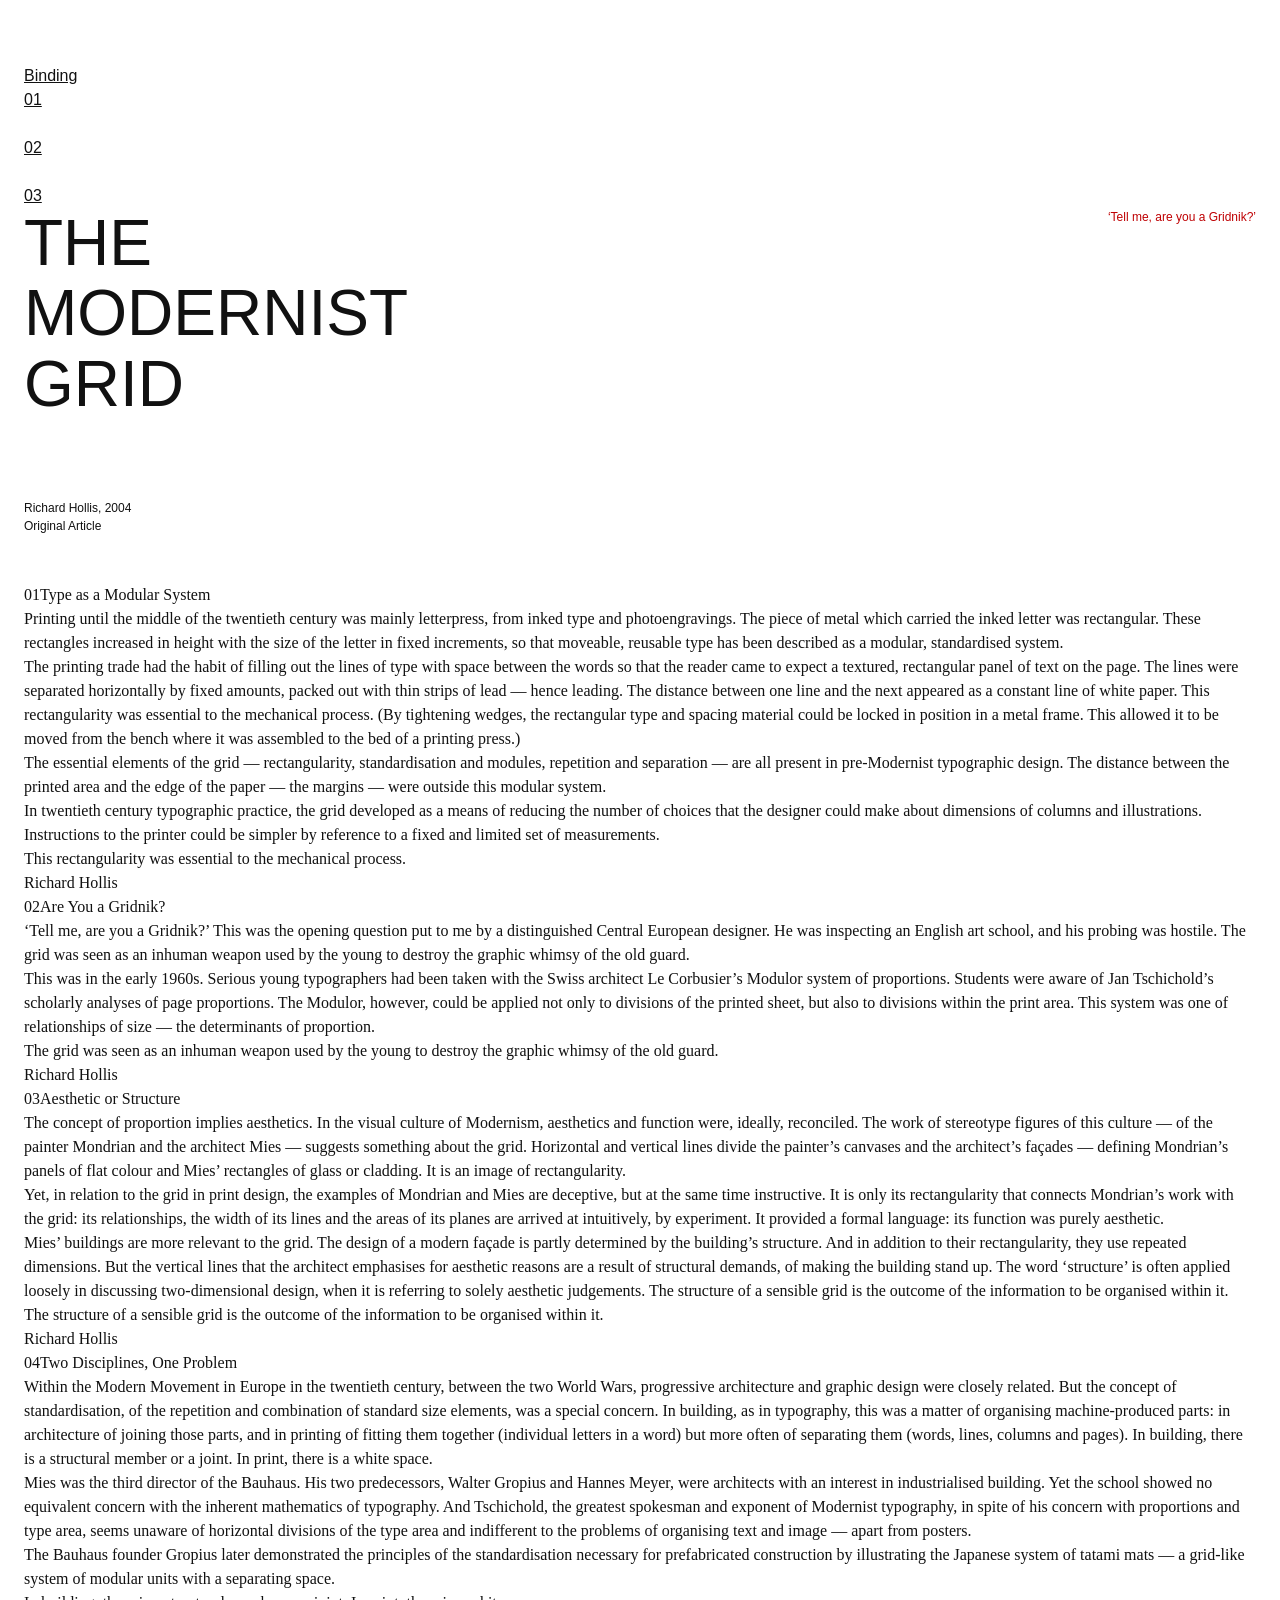
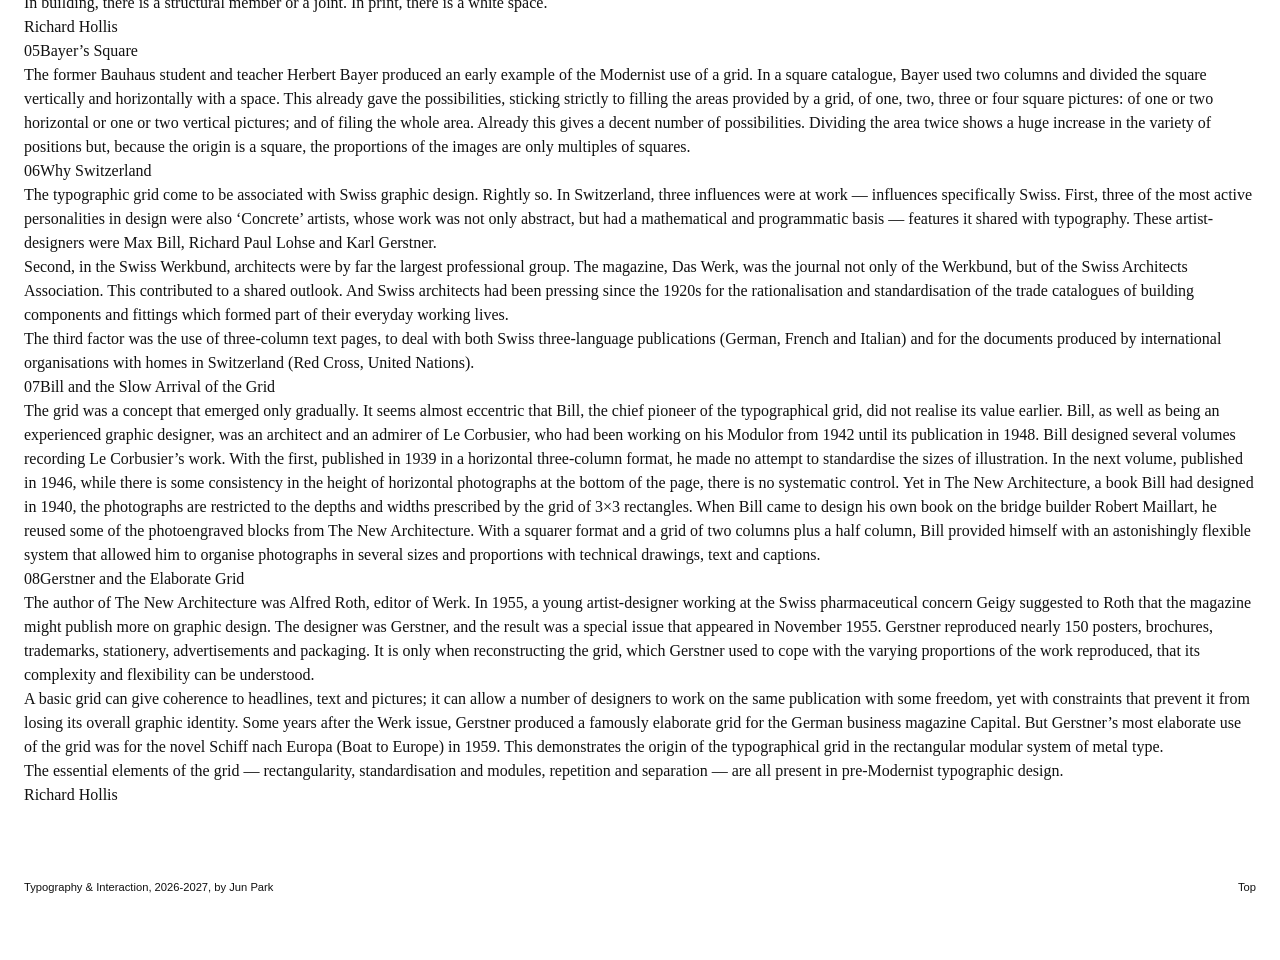
==== commit 54c8992e: "Direction 3" ====
--- a/direction-1/index.html
+++ b/direction-1/index.html
@@ -10,31 +10,17 @@
 	</head>
 
 	<body id="top">
-		<!-- class = "course"-->
-		<!-- For first two titles-->
 		<nav>
-				<ol>
-					<li>
-						<a href="direction-1/">
-							<h2>Sketch 1</h2>
-						</a>
-					</li>
-					<li>
-						<a href="direction-2/">
-							<h2>Sketch 2</h2>
-						</a>
-					</li>
-					<li>
-						<a href="direction-3/">
-							<h2>Sketch 3</h2>
-						</a>
-					</li>
-				</ol>
-			</nav>
+			<a class="site-name" href="../">Binding</a>
+			<ol>
+				<li><a href="../direction-1/">01</a></li>
+				<li><a href="../direction-2/">02</a></li>
+				<li><a class="current" href="../direction-3/">03</a></li>
+			</ol>
+		</nav>
 
 		<header>
-			<p class="course">Typography &amp; Interaction, 2026-2027, by Jun Park</p>
-			<h1>Thoughts on <cite>The Modernist Grid</cite></h1>
+			<h1>The<br>Modernist<br>Grid</h1>
 			<p>‘Tell me, are you a Gridnik?’</p>
 		</header>
 
@@ -42,12 +28,12 @@
 			<article>
 				<!-- Referring the original article-->
 				<header>
-					<h2>The Modernist Grid<span> - Richard Hollis, 2004 <a href="https://www.readingdesign.org/modernist-grid">Original Article</a></span></h2>
+					<h2>Richard Hollis, 2004<br><a href="https://www.readingdesign.org/modernist-grid">Original Article</a></h2>
 				</header>
 
 				<!-- Each section contains the text from the article (h3 = subtitle, blockquote = pull quote from that section)-->
 				<section>
-					<h3>Type as a Modular System</h3>
+					<h3><span class="number">01</span>Type as a Modular System</h3>
 
 					<p>Printing until the middle of the twentieth century was mainly letterpress, from inked type and photoengravings. The piece of metal which carried the inked letter was rectangular. These rectangles increased in height with the size of the letter in fixed increments, so that moveable, reusable type has been described as a modular, standardised system.</p>
 
@@ -64,7 +50,7 @@
 				</section>
 
 				<section>
-					<h3>Are You a Gridnik?</h3>
+					<h3><span class="number">02</span>Are You a Gridnik?</h3>
 
 					<p>‘Tell me, are you a Gridnik?’ This was the opening question put to me by a distinguished Central European designer. He was inspecting an English art school, and his probing was hostile. The grid was seen as an inhuman weapon used by the young to destroy the graphic whimsy of the old guard.</p>
 
@@ -77,7 +63,7 @@
 				</section>
 
 				<section>
-					<h3>Aesthetic or Structure</h3>
+					<h3><span class="number">03</span>Aesthetic or Structure</h3>
 
 					<p>The concept of proportion implies aesthetics. In the visual culture of Modernism, aesthetics and function were, ideally, reconciled. The work of stereotype figures of this culture — of the painter Mondrian and the architect Mies — suggests something about the grid. Horizontal and vertical lines divide the painter’s canvases and the architect’s façades — defining Mondrian’s panels of flat colour and Mies’ rectangles of glass or cladding. It is an image of rectangularity.</p>
 
@@ -92,7 +78,7 @@
 				</section>
 
 				<section>
-					<h3>Two Disciplines, One Problem</h3>
+					<h3><span class="number">04</span>Two Disciplines, One Problem</h3>
 
 					<p>Within the Modern Movement in Europe in the twentieth century, between the two World Wars, progressive architecture and graphic design were closely related. But the concept of standardisation, of the repetition and combination of standard size elements, was a special concern. In building, as in typography, this was a matter of organising machine-produced parts: in architecture of joining those parts, and in printing of fitting them together (individual letters in a word) but more often of separating them (words, lines, columns and pages). In building, there is a structural member or a joint. In print, there is a white space.</p>
 
@@ -107,13 +93,13 @@
 				</section>
 
 				<section>
-					<h3>Bayer’s Square</h3>
+					<h3><span class="number">05</span>Bayer’s Square</h3>
 
 					<p>The former Bauhaus student and teacher Herbert Bayer produced an early example of the Modernist use of a grid. In a square catalogue, Bayer used two columns and divided the square vertically and horizontally with a space. This already gave the possibilities, sticking strictly to filling the areas provided by a grid, of one, two, three or four square pictures: of one or two horizontal or one or two vertical pictures; and of filing the whole area. Already this gives a decent number of possibilities. Dividing the area twice shows a huge increase in the variety of positions but, because the origin is a square, the proportions of the images are only multiples of squares.</p>
 				</section>
 
 				<section>
-					<h3>Why Switzerland</h3>
+					<h3><span class="number">06</span>Why Switzerland</h3>
 
 					<p>The typographic grid come to be associated with Swiss graphic design. Rightly so. In Switzerland, three influences were at work — influences specifically Swiss. First, three of the most active personalities in design were also ‘Concrete’ artists, whose work was not only abstract, but had a mathematical and programmatic basis — features it shared with typography. These artist-designers were Max Bill, Richard Paul Lohse and Karl Gerstner.</p>
 
@@ -123,13 +109,13 @@
 				</section>
 
 				<section>
-					<h3>Bill and the Slow Arrival of the Grid</h3>
+					<h3><span class="number">07</span>Bill and the Slow Arrival of the Grid</h3>
 
 					<p>The grid was a concept that emerged only gradually. It seems almost eccentric that Bill, the chief pioneer of the typographical grid, did not realise its value earlier. Bill, as well as being an experienced graphic designer, was an architect and an admirer of Le Corbusier, who had been working on his <em>Modulor</em> from <time>1942</time> until its publication in <time>1948</time>. Bill designed several volumes recording Le Corbusier’s work. With the first, published in <time>1939</time> in a horizontal three-column format, he made no attempt to standardise the sizes of illustration. In the next volume, published in <time>1946</time>, while there is some consistency in the height of horizontal photographs at the bottom of the page, there is no systematic control. Yet in <cite><a href="https://www.worthpoint.com/worthopedia/1940-architecture-1st-edition-642095183">The New Architecture</a></cite>, a book Bill had designed in <time>1940</time>, the photographs are restricted to the depths and widths prescribed by the grid of 3×3 rectangles. When Bill came to design his own book on the bridge builder Robert Maillart, he reused some of the photoengraved blocks from <cite>The New Architecture</cite>. With a squarer format and a grid of two columns plus a half column, Bill provided himself with an astonishingly flexible system that allowed him to organise photographs in several sizes and proportions with technical drawings, text and captions.</p>
 				</section>
 
 				<section>
-					<h3>Gerstner and the Elaborate Grid</h3>
+					<h3><span class="number">08</span>Gerstner and the Elaborate Grid</h3>
 
 					<p>The author of <cite>The New Architecture</cite> was Alfred Roth, editor of <cite>Werk</cite>. In <time>1955</time>, a young artist-designer working at the Swiss pharmaceutical concern Geigy suggested to Roth that the magazine might publish more on graphic design. The designer was Gerstner, and the result was a special issue that appeared in <time>November 1955</time>. Gerstner reproduced nearly 150 posters, brochures, trademarks, stationery, advertisements and packaging. It is only when reconstructing the grid, which Gerstner used to cope with the varying proportions of the work reproduced, that its complexity and flexibility can be understood.</p>
 
@@ -145,6 +131,7 @@
 		</main>
 
 		<footer>
+			<p>Typography &amp; Interaction, 2026-2027, by Jun Park</p>
 			<p><a href="#top">Top</a></p>
 		</footer>
 	</body>
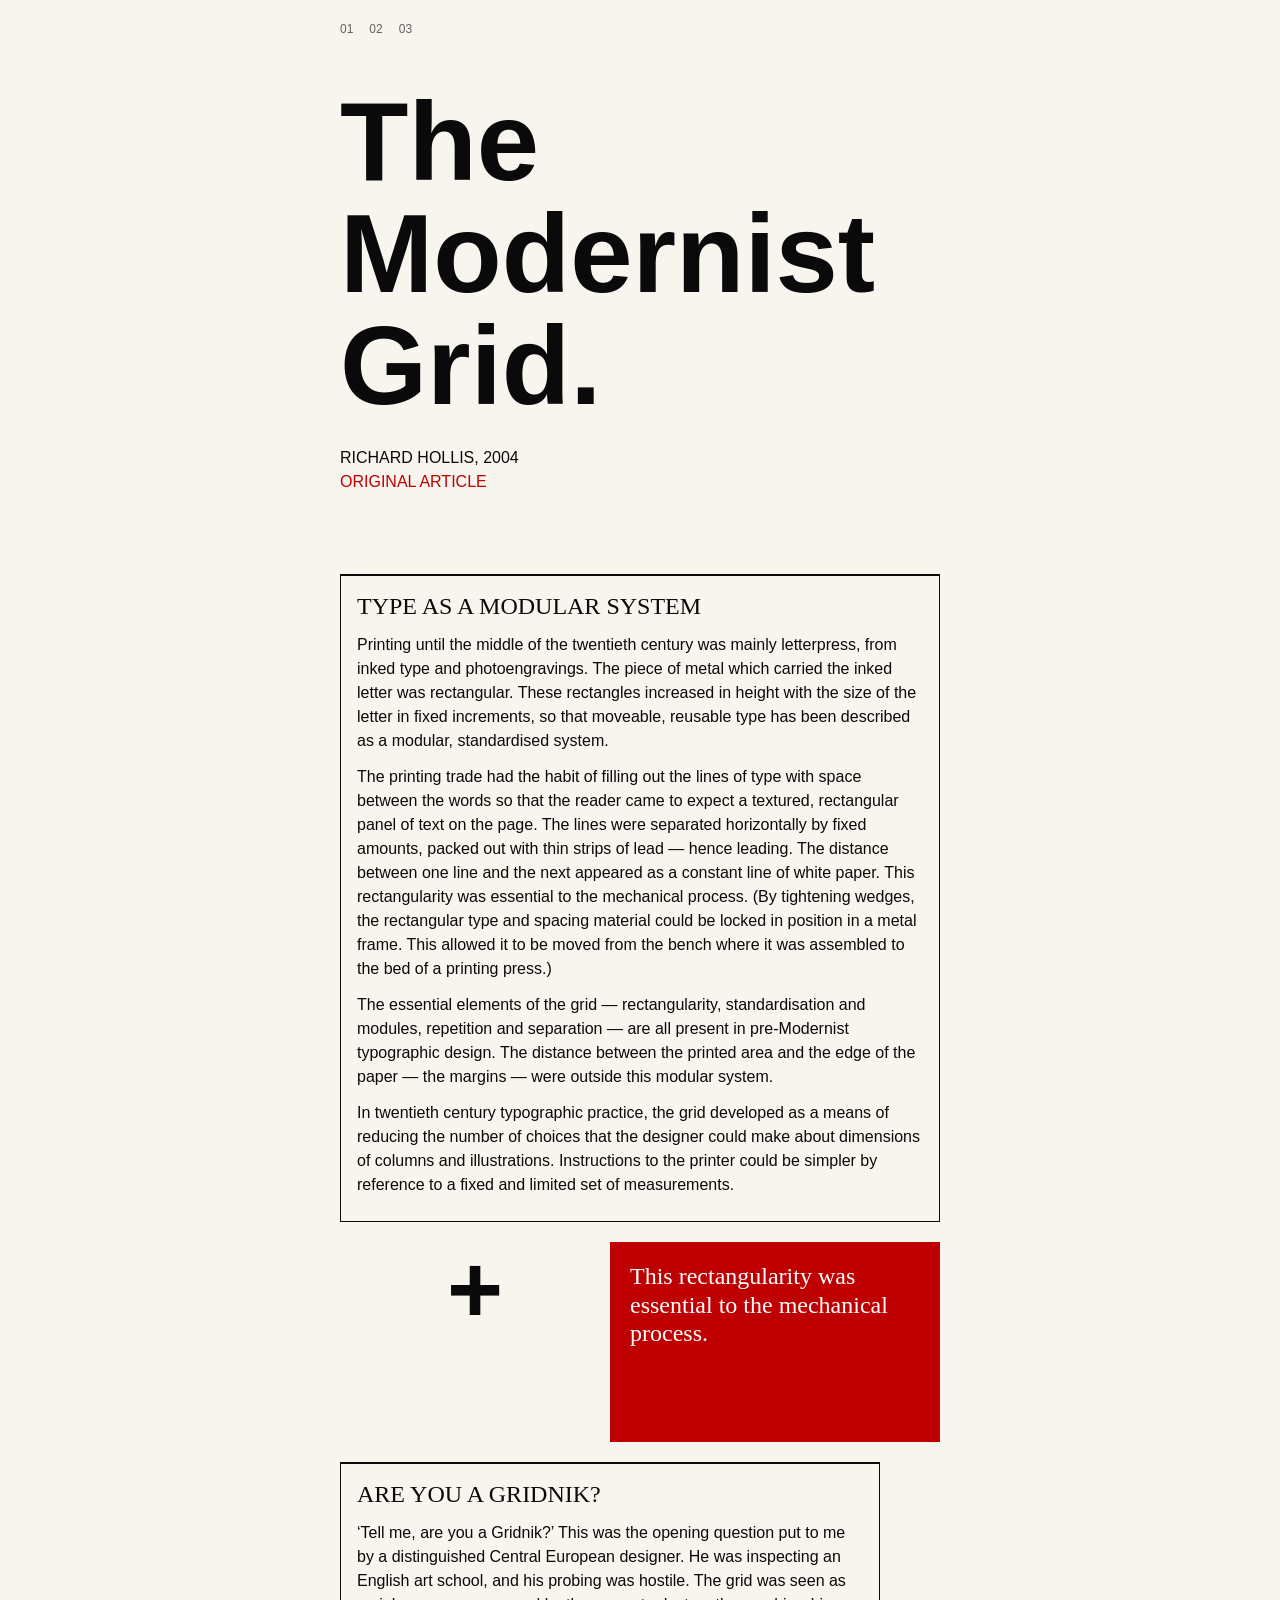
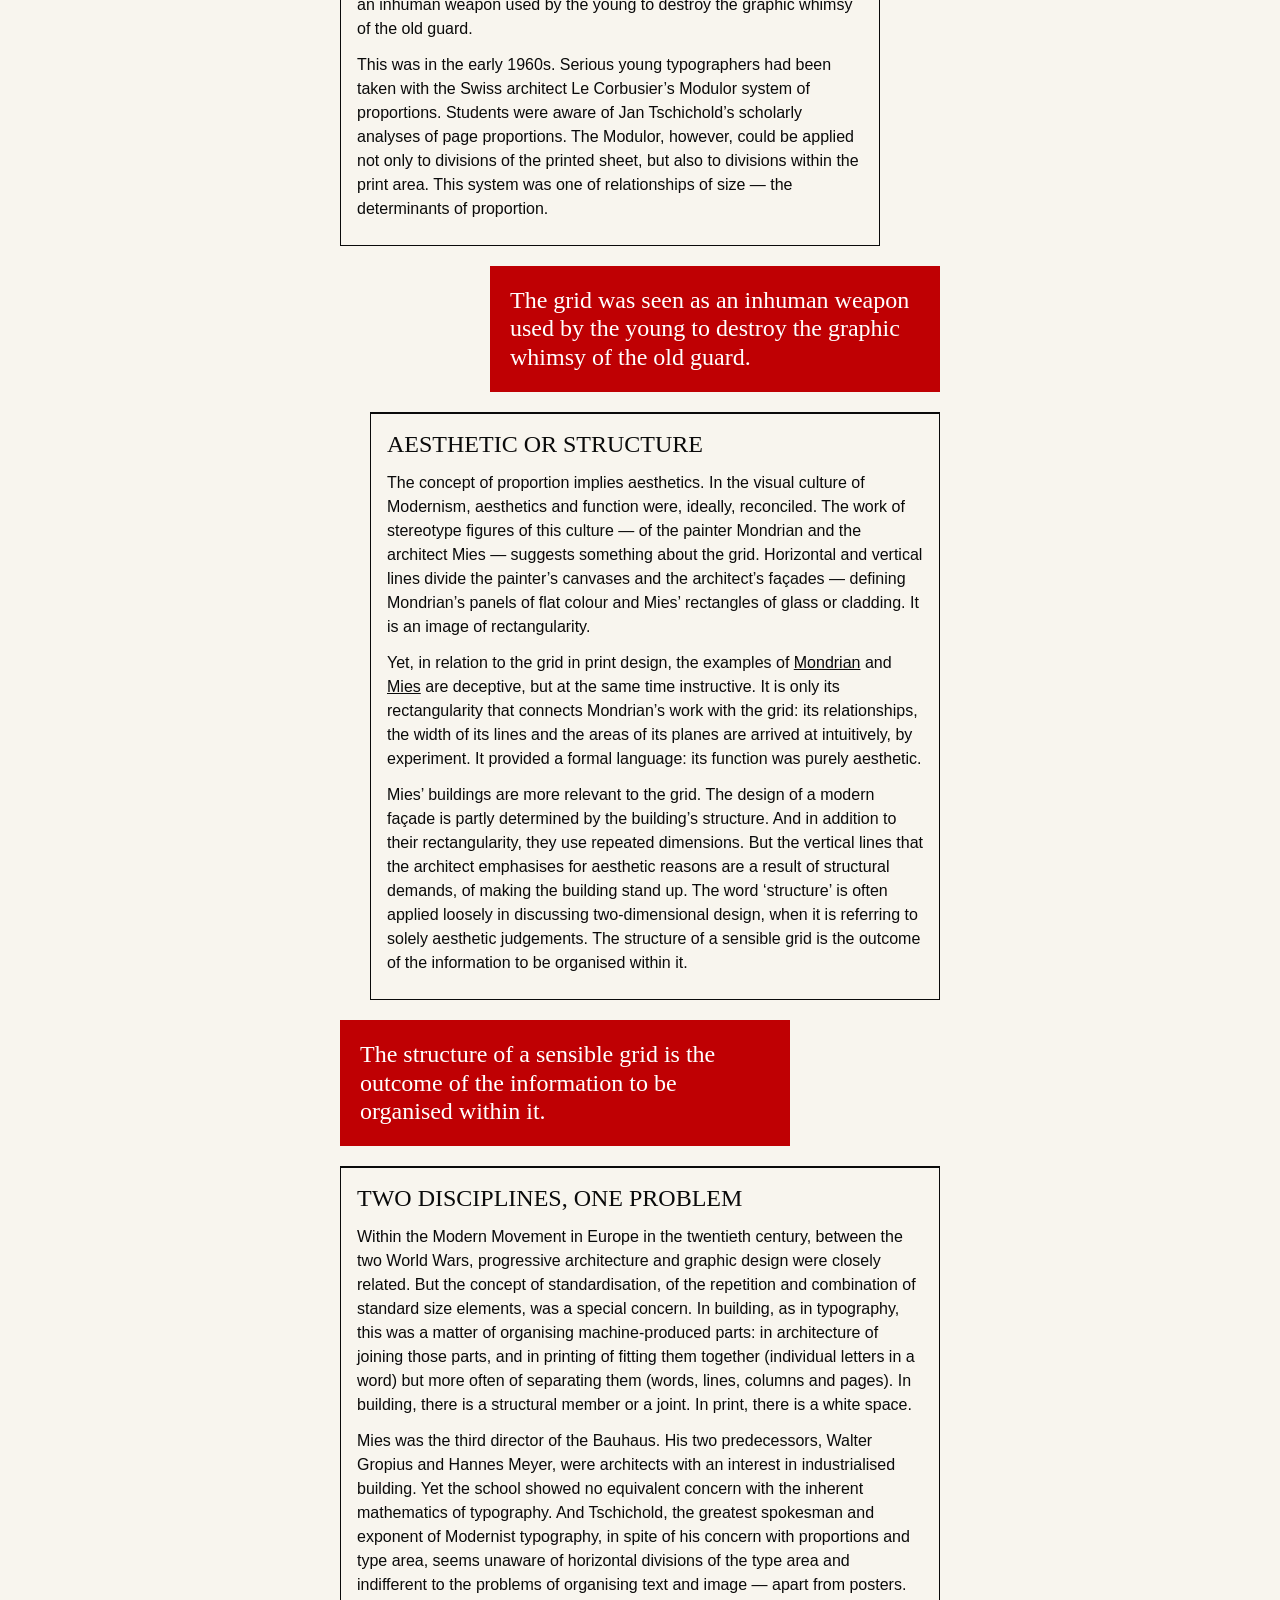
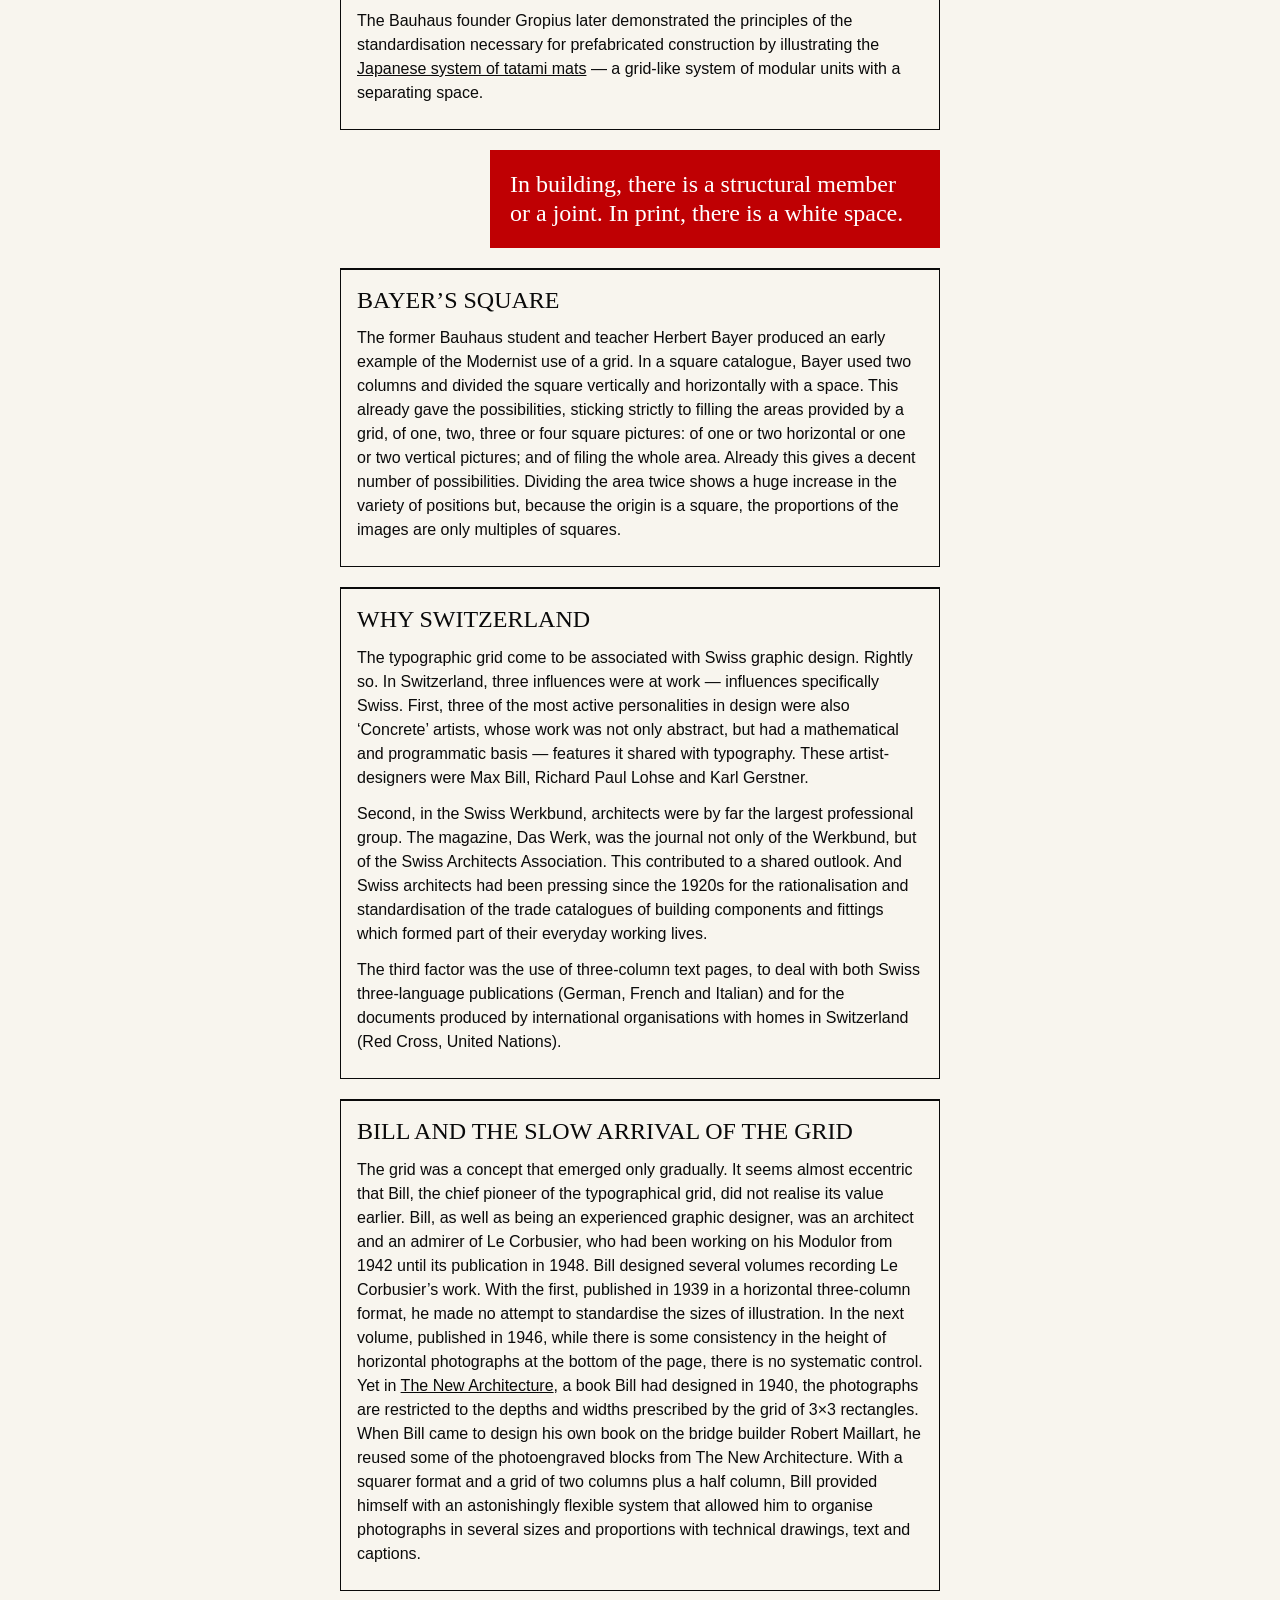
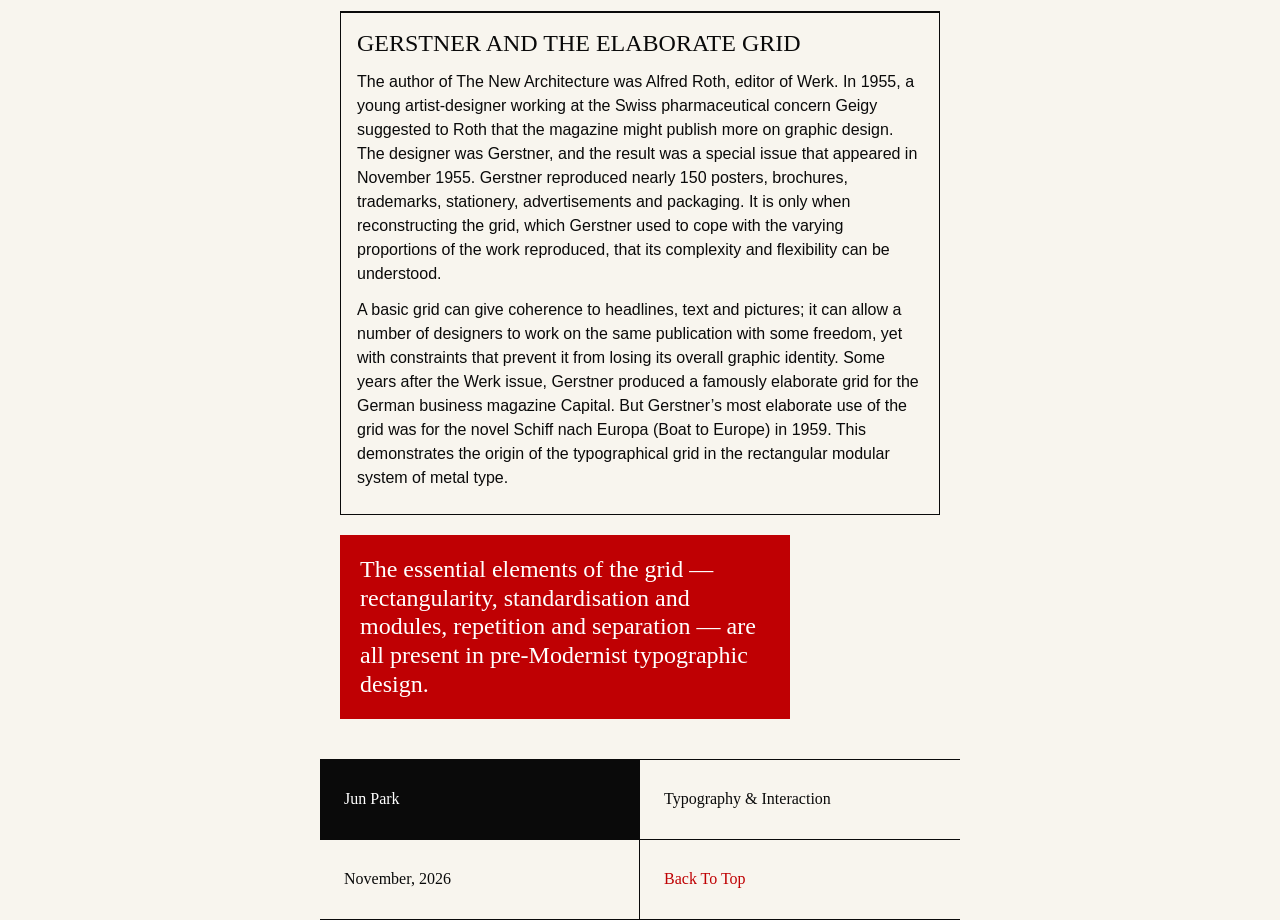
==== commit 8216e1a1: "Direction 1" ====
--- a/direction-1/index.html
+++ b/direction-1/index.html
@@ -10,129 +10,158 @@
 	</head>
 
 	<body id="top">
-		<nav>
-			<a class="site-name" href="../">Binding</a>
-			<ol>
-				<li><a href="../direction-1/">01</a></li>
-				<li><a href="../direction-2/">02</a></li>
-				<li><a class="current" href="../direction-3/">03</a></li>
-			</ol>
-		</nav>
-
 		<header>
-			<h1>The<br>Modernist<br>Grid</h1>
-			<p>‘Tell me, are you a Gridnik?’</p>
+			<nav >
+				<ol>
+					<li><a href="../direction-1/">01</a></li>
+					<li><a href="../direction-2/">02</a></li>
+					<li><a href="../direction-3/">03</a></li>
+				</ol>
+			</nav>
 		</header>
 
 		<main>
 			<article>
-				<!-- Referring the original article-->
-				<header>
-					<h2>Richard Hollis, 2004<br><a href="https://www.readingdesign.org/modernist-grid">Original Article</a></h2>
+				<header class="article-header">
+					<h1>The Modernist<br>Grid.</h1>
+					<p>Richard Hollis, 2004</p>
+					<p><a href="https://www.readingdesign.org/modernist-grid">Original Article</a></p>
 				</header>
 
-				<!-- Each section contains the text from the article (h3 = subtitle, blockquote = pull quote from that section)-->
-				<section>
-					<h3><span class="number">01</span>Type as a Modular System</h3>
+				<!-- 01 -->
+				<section class="box">
+					<div class="box-body">
+						<h2>Type as a Modular System</h2>
 
-					<p>Printing until the middle of the twentieth century was mainly letterpress, from inked type and photoengravings. The piece of metal which carried the inked letter was rectangular. These rectangles increased in height with the size of the letter in fixed increments, so that moveable, reusable type has been described as a modular, standardised system.</p>
+						<p>Printing until the middle of the twentieth century was mainly letterpress, from inked type and photoengravings. The piece of metal which carried the inked letter was rectangular. These rectangles increased in height with the size of the letter in fixed increments, so that moveable, reusable type has been described as a modular, standardised system.</p>
 
-					<p>The printing trade had the habit of filling out the lines of type with space between the words so that the reader came to expect a textured, rectangular panel of text on the page. The lines were separated horizontally by fixed amounts, packed out with thin strips of lead — hence <em>leading</em>. The distance between one line and the next appeared as a constant line of white paper. This rectangularity was essential to the mechanical process. (By tightening wedges, the rectangular type and spacing material could be locked in position in a metal frame. This allowed it to be moved from the bench where it was assembled to the bed of a printing press.)</p>
+						<p>The printing trade had the habit of filling out the lines of type with space between the words so that the reader came to expect a textured, rectangular panel of text on the page. The lines were separated horizontally by fixed amounts, packed out with thin strips of lead — hence <em>leading</em>. The distance between one line and the next appeared as a constant line of white paper. This rectangularity was essential to the mechanical process. (By tightening wedges, the rectangular type and spacing material could be locked in position in a metal frame. This allowed it to be moved from the bench where it was assembled to the bed of a printing press.)</p>
 
-					<p>The essential elements of the grid — rectangularity, standardisation and modules, repetition and separation — are all present in pre-Modernist typographic design. The distance between the printed area and the edge of the paper — the margins — were outside this modular system.</p>
+						<p>The essential elements of the grid — rectangularity, standardisation and modules, repetition and separation — are all present in pre-Modernist typographic design. The distance between the printed area and the edge of the paper — the margins — were outside this modular system.</p>
 
-					<p>In twentieth century typographic practice, the grid developed as a means of reducing the number of choices that the designer could make about dimensions of columns and illustrations. Instructions to the printer could be simpler by reference to a fixed and limited set of measurements.</p>
+						<p>In twentieth century typographic practice, the grid developed as a means of reducing the number of choices that the designer could make about dimensions of columns and illustrations. Instructions to the printer could be simpler by reference to a fixed and limited set of measurements.</p>
+					</div>
+				</section>
 
+				<div class="redsquare-right">
+					<span class="plus">+</span>
 					<blockquote>
 						<p>This rectangularity was essential to the mechanical process.</p>
-						<p><cite>Richard Hollis</cite></p>
 					</blockquote>
+				</div>
+
+				<!-- 02 -->
+				<section class="box-narrow">
+					<div class="box-body">
+						<h2>Are You a Gridnik?</h2>
+
+						<p>‘Tell me, are you a Gridnik?’ This was the opening question put to me by a distinguished Central European designer. He was inspecting an English art school, and his probing was hostile. The grid was seen as an inhuman weapon used by the young to destroy the graphic whimsy of the old guard.</p>
+
+						<p>This was in the early 1960s. Serious young typographers had been taken with the Swiss architect Le Corbusier’s <em>Modulor</em> system of proportions. Students were aware of Jan Tschichold’s scholarly analyses of page proportions. The <em>Modulor</em>, however, could be applied not only to divisions of the printed sheet, but also to divisions within the print area. This system was one of relationships of size — the determinants of proportion.</p>
+					</div>
 				</section>
 
-				<section>
-					<h3><span class="number">02</span>Are You a Gridnik?</h3>
-
-					<p>‘Tell me, are you a Gridnik?’ This was the opening question put to me by a distinguished Central European designer. He was inspecting an English art school, and his probing was hostile. The grid was seen as an inhuman weapon used by the young to destroy the graphic whimsy of the old guard.</p>
-
-					<p>This was in the early 1960s. Serious young typographers had been taken with the Swiss architect Le Corbusier’s <em>Modulor</em> system of proportions. Students were aware of Jan Tschichold’s scholarly analyses of page proportions. The <em>Modulor</em>, however, could be applied not only to divisions of the printed sheet, but also to divisions within the print area. This system was one of relationships of size — the determinants of proportion.</p>
-
+				<div class="redsquare-right">
 					<blockquote>
 						<p>The grid was seen as an inhuman weapon used by the young to destroy the graphic whimsy of the old guard.</p>
-						<p><cite>Richard Hollis</cite></p>
 					</blockquote>
+				</div>
+
+				<!-- 03 -->
+				<section class="box-indent">
+					<div class="box-body">
+						<h2>Aesthetic or Structure</h2>
+
+						<p>The concept of proportion implies aesthetics. In the visual culture of Modernism, aesthetics and function were, ideally, reconciled. The work of stereotype figures of this culture — of the painter Mondrian and the architect Mies — suggests something about the grid. Horizontal and vertical lines divide the painter’s canvases and the architect’s façades — defining Mondrian’s panels of flat colour and Mies’ rectangles of glass or cladding. It is an image of rectangularity.</p>
+
+						<p>Yet, in relation to the grid in print design, the examples of <a href="https://galeriemontblanc.com/en/products/composition-in-red-yellow-blue-and-black-piet-mondrian">Mondrian</a> and <a href="https://www.archdaily.com/350573/happy-127th-birthday-mies-van-der-rohe">Mies</a> are deceptive, but at the same time instructive. It is only its rectangularity that connects Mondrian’s work with the grid: its relationships, the width of its lines and the areas of its planes are arrived at intuitively, by experiment. It provided a formal language: its function was purely aesthetic.</p>
+
+						<p>Mies’ buildings are more relevant to the grid. The design of a modern façade is partly determined by the building’s structure. And in addition to their rectangularity, they use repeated dimensions. But the vertical lines that the architect emphasises for aesthetic reasons are a result of structural demands, of making the building stand up. The word <em>‘structure’</em> is often applied loosely in discussing two-dimensional design, when it is referring to solely aesthetic judgements. The structure of a sensible grid is the outcome of the information to be organised within it.</p>
+					</div>
 				</section>
 
-				<section>
-					<h3><span class="number">03</span>Aesthetic or Structure</h3>
-
-					<p>The concept of proportion implies aesthetics. In the visual culture of Modernism, aesthetics and function were, ideally, reconciled. The work of stereotype figures of this culture — of the painter Mondrian and the architect Mies — suggests something about the grid. Horizontal and vertical lines divide the painter’s canvases and the architect’s façades — defining Mondrian’s panels of flat colour and Mies’ rectangles of glass or cladding. It is an image of rectangularity.</p>
-
-					<p>Yet, in relation to the grid in print design, the examples of <a href="https://galeriemontblanc.com/en/products/composition-in-red-yellow-blue-and-black-piet-mondrian">Mondrian</a> and <a href="https://www.archdaily.com/350573/happy-127th-birthday-mies-van-der-rohe">Mies</a> are deceptive, but at the same time instructive. It is only its rectangularity that connects Mondrian’s work with the grid: its relationships, the width of its lines and the areas of its planes are arrived at intuitively, by experiment. It provided a formal language: its function was purely aesthetic.</p>
-
-					<p>Mies’ buildings are more relevant to the grid. The design of a modern façade is partly determined by the building’s structure. And in addition to their rectangularity, they use repeated dimensions. But the vertical lines that the architect emphasises for aesthetic reasons are a result of structural demands, of making the building stand up. The word <em>‘structure’</em> is often applied loosely in discussing two-dimensional design, when it is referring to solely aesthetic judgements. The structure of a sensible grid is the outcome of the information to be organised within it.</p>
-
+				<div class="redsquare-left">
 					<blockquote>
 						<p>The structure of a sensible grid is the outcome of the information to be organised within it.</p>
-						<p><cite>Richard Hollis</cite></p>
 					</blockquote>
+				</div>
+
+				<!-- 04 -->
+				<section class="box">
+					<div class="box-body">
+						<h2>Two Disciplines, One Problem</h2>
+
+						<p>Within the Modern Movement in Europe in the twentieth century, between the two World Wars, progressive architecture and graphic design were closely related. But the concept of standardisation, of the repetition and combination of standard size elements, was a special concern. In building, as in typography, this was a matter of organising machine-produced parts: in architecture of joining those parts, and in printing of fitting them together (individual letters in a word) but more often of separating them (words, lines, columns and pages). In building, there is a structural member or a joint. In print, there is a white space.</p>
+
+						<p>Mies was the third director of the Bauhaus. His two predecessors, Walter Gropius and Hannes Meyer, were architects with an interest in industrialised building. Yet the school showed no equivalent concern with the inherent mathematics of typography. And Tschichold, the greatest spokesman and exponent of Modernist typography, in spite of his concern with proportions and type area, seems unaware of horizontal divisions of the type area and indifferent to the problems of organising text and image — apart from posters.</p>
+
+						<p>The Bauhaus founder Gropius later demonstrated the principles of the standardisation necessary for prefabricated construction by illustrating the <a href="https://www.japan-guide.com/e/e2007.html">Japanese system of tatami mats</a> — a grid-like system of modular units with a separating space.</p>
+					</div>
 				</section>
 
-				<section>
-					<h3><span class="number">04</span>Two Disciplines, One Problem</h3>
-
-					<p>Within the Modern Movement in Europe in the twentieth century, between the two World Wars, progressive architecture and graphic design were closely related. But the concept of standardisation, of the repetition and combination of standard size elements, was a special concern. In building, as in typography, this was a matter of organising machine-produced parts: in architecture of joining those parts, and in printing of fitting them together (individual letters in a word) but more often of separating them (words, lines, columns and pages). In building, there is a structural member or a joint. In print, there is a white space.</p>
-
-					<p>Mies was the third director of the Bauhaus. His two predecessors, Walter Gropius and Hannes Meyer, were architects with an interest in industrialised building. Yet the school showed no equivalent concern with the inherent mathematics of typography. And Tschichold, the greatest spokesman and exponent of Modernist typography, in spite of his concern with proportions and type area, seems unaware of horizontal divisions of the type area and indifferent to the problems of organising text and image — apart from posters.</p>
-
-					<p>The Bauhaus founder Gropius later demonstrated the principles of the standardisation necessary for prefabricated construction by illustrating the <a href="https://www.japan-guide.com/e/e2007.html">Japanese system of tatami mats</a> — a grid-like system of modular units with a separating space.</p>
-
+				<div class="redsquare-right">
 					<blockquote>
 						<p>In building, there is a structural member or a joint. In print, there is a white space.</p>
-						<p><cite>Richard Hollis</cite></p>
 					</blockquote>
+				</div>
+
+				<!-- 05 -->
+				<section class="box">
+					<div class="box-body">
+						<h2>Bayer’s Square</h2>
+
+						<p>The former Bauhaus student and teacher Herbert Bayer produced an early example of the Modernist use of a grid. In a square catalogue, Bayer used two columns and divided the square vertically and horizontally with a space. This already gave the possibilities, sticking strictly to filling the areas provided by a grid, of one, two, three or four square pictures: of one or two horizontal or one or two vertical pictures; and of filing the whole area. Already this gives a decent number of possibilities. Dividing the area twice shows a huge increase in the variety of positions but, because the origin is a square, the proportions of the images are only multiples of squares.</p>
+					</div>
 				</section>
 
-				<section>
-					<h3><span class="number">05</span>Bayer’s Square</h3>
+				<!-- 06 -->
+				<section class="box">
+					<div class="box-body">
+						<h2>Why Switzerland</h2>
 
-					<p>The former Bauhaus student and teacher Herbert Bayer produced an early example of the Modernist use of a grid. In a square catalogue, Bayer used two columns and divided the square vertically and horizontally with a space. This already gave the possibilities, sticking strictly to filling the areas provided by a grid, of one, two, three or four square pictures: of one or two horizontal or one or two vertical pictures; and of filing the whole area. Already this gives a decent number of possibilities. Dividing the area twice shows a huge increase in the variety of positions but, because the origin is a square, the proportions of the images are only multiples of squares.</p>
+						<p>The typographic grid come to be associated with Swiss graphic design. Rightly so. In Switzerland, three influences were at work — influences specifically Swiss. First, three of the most active personalities in design were also ‘Concrete’ artists, whose work was not only abstract, but had a mathematical and programmatic basis — features it shared with typography. These artist-designers were Max Bill, Richard Paul Lohse and Karl Gerstner.</p>
+
+						<p>Second, in the Swiss Werkbund, architects were by far the largest professional group. The magazine, <cite>Das Werk</cite>, was the journal not only of the Werkbund, but of the Swiss Architects Association. This contributed to a shared outlook. And Swiss architects had been pressing since the 1920s for the rationalisation and standardisation of the trade catalogues of building components and fittings which formed part of their everyday working lives.</p>
+
+						<p>The third factor was the use of three-column text pages, to deal with both Swiss three-language publications (German, French and Italian) and for the documents produced by international organisations with homes in Switzerland (Red Cross, United Nations).</p>
+					</div>
 				</section>
 
-				<section>
-					<h3><span class="number">06</span>Why Switzerland</h3>
+				<!-- 07 -->
+				<section class="box">
+					<div class="box-body">
+						<h2>Bill and the Slow Arrival of the Grid</h2>
 
-					<p>The typographic grid come to be associated with Swiss graphic design. Rightly so. In Switzerland, three influences were at work — influences specifically Swiss. First, three of the most active personalities in design were also ‘Concrete’ artists, whose work was not only abstract, but had a mathematical and programmatic basis — features it shared with typography. These artist-designers were Max Bill, Richard Paul Lohse and Karl Gerstner.</p>
-
-					<p>Second, in the Swiss Werkbund, architects were by far the largest professional group. The magazine, <cite>Das Werk</cite>, was the journal not only of the Werkbund, but of the Swiss Architects Association. This contributed to a shared outlook. And Swiss architects had been pressing since the 1920s for the rationalisation and standardisation of the trade catalogues of building components and fittings which formed part of their everyday working lives.</p>
-
-					<p>The third factor was the use of three-column text pages, to deal with both Swiss three-language publications (German, French and Italian) and for the documents produced by international organisations with homes in Switzerland (Red Cross, United Nations).</p>
+						<p>The grid was a concept that emerged only gradually. It seems almost eccentric that Bill, the chief pioneer of the typographical grid, did not realise its value earlier. Bill, as well as being an experienced graphic designer, was an architect and an admirer of Le Corbusier, who had been working on his <em>Modulor</em> from <time>1942</time> until its publication in <time>1948</time>. Bill designed several volumes recording Le Corbusier’s work. With the first, published in <time>1939</time> in a horizontal three-column format, he made no attempt to standardise the sizes of illustration. In the next volume, published in <time>1946</time>, while there is some consistency in the height of horizontal photographs at the bottom of the page, there is no systematic control. Yet in <cite><a href="https://www.worthpoint.com/worthopedia/1940-architecture-1st-edition-642095183">The New Architecture</a></cite>, a book Bill had designed in <time>1940</time>, the photographs are restricted to the depths and widths prescribed by the grid of 3×3 rectangles. When Bill came to design his own book on the bridge builder Robert Maillart, he reused some of the photoengraved blocks from <cite>The New Architecture</cite>. With a squarer format and a grid of two columns plus a half column, Bill provided himself with an astonishingly flexible system that allowed him to organise photographs in several sizes and proportions with technical drawings, text and captions.</p>
+					</div>
 				</section>
 
-				<section>
-					<h3><span class="number">07</span>Bill and the Slow Arrival of the Grid</h3>
+				<!-- 08 -->
+				<section class="box">
+					<div class="box-body">
+						<h2>Gerstner and the Elaborate Grid</h2>
 
-					<p>The grid was a concept that emerged only gradually. It seems almost eccentric that Bill, the chief pioneer of the typographical grid, did not realise its value earlier. Bill, as well as being an experienced graphic designer, was an architect and an admirer of Le Corbusier, who had been working on his <em>Modulor</em> from <time>1942</time> until its publication in <time>1948</time>. Bill designed several volumes recording Le Corbusier’s work. With the first, published in <time>1939</time> in a horizontal three-column format, he made no attempt to standardise the sizes of illustration. In the next volume, published in <time>1946</time>, while there is some consistency in the height of horizontal photographs at the bottom of the page, there is no systematic control. Yet in <cite><a href="https://www.worthpoint.com/worthopedia/1940-architecture-1st-edition-642095183">The New Architecture</a></cite>, a book Bill had designed in <time>1940</time>, the photographs are restricted to the depths and widths prescribed by the grid of 3×3 rectangles. When Bill came to design his own book on the bridge builder Robert Maillart, he reused some of the photoengraved blocks from <cite>The New Architecture</cite>. With a squarer format and a grid of two columns plus a half column, Bill provided himself with an astonishingly flexible system that allowed him to organise photographs in several sizes and proportions with technical drawings, text and captions.</p>
+						<p>The author of <cite>The New Architecture</cite> was Alfred Roth, editor of <cite>Werk</cite>. In <time>1955</time>, a young artist-designer working at the Swiss pharmaceutical concern Geigy suggested to Roth that the magazine might publish more on graphic design. The designer was Gerstner, and the result was a special issue that appeared in <time>November 1955</time>. Gerstner reproduced nearly 150 posters, brochures, trademarks, stationery, advertisements and packaging. It is only when reconstructing the grid, which Gerstner used to cope with the varying proportions of the work reproduced, that its complexity and flexibility can be understood.</p>
+
+						<p>A basic grid can give coherence to headlines, text and pictures; it can allow a number of designers to work on the same publication with some freedom, yet with constraints that prevent it from losing its overall graphic identity. Some years after the <cite>Werk</cite> issue, Gerstner produced a famously elaborate grid for the German business magazine <cite>Capital</cite>. But Gerstner’s most elaborate use of the grid was for the novel <cite>Schiff nach Europa</cite> (Boat to Europe) in <time>1959</time>. This demonstrates the origin of the typographical grid in the rectangular modular system of metal type.</p>
+					</div>
 				</section>
 
-				<section>
-					<h3><span class="number">08</span>Gerstner and the Elaborate Grid</h3>
-
-					<p>The author of <cite>The New Architecture</cite> was Alfred Roth, editor of <cite>Werk</cite>. In <time>1955</time>, a young artist-designer working at the Swiss pharmaceutical concern Geigy suggested to Roth that the magazine might publish more on graphic design. The designer was Gerstner, and the result was a special issue that appeared in <time>November 1955</time>. Gerstner reproduced nearly 150 posters, brochures, trademarks, stationery, advertisements and packaging. It is only when reconstructing the grid, which Gerstner used to cope with the varying proportions of the work reproduced, that its complexity and flexibility can be understood.</p>
-
-					<p>A basic grid can give coherence to headlines, text and pictures; it can allow a number of designers to work on the same publication with some freedom, yet with constraints that prevent it from losing its overall graphic identity. Some years after the <cite>Werk</cite> issue, Gerstner produced a famously elaborate grid for the German business magazine <cite>Capital</cite>. But Gerstner’s most elaborate use of the grid was for the novel <cite>Schiff nach Europa</cite> (Boat to Europe) in <time>1959</time>. This demonstrates the origin of the typographical grid in the rectangular modular system of metal type.</p>
-
-					<!-- Quote from an earlier line in the essay -->
+				<!-- Quote from an earlier line in the essay -->
+				<div class="redsquare-left">
 					<blockquote>
 						<p>The essential elements of the grid — rectangularity, standardisation and modules, repetition and separation — are all present in pre-Modernist typographic design.</p>
-						<p><cite>Richard Hollis</cite></p>
 					</blockquote>
-				</section>
+				</div>
 			</article>
 		</main>
 
-		<footer>
-			<p>Typography &amp; Interaction, 2026-2027, by Jun Park</p>
-			<p><a href="#top">Top</a></p>
+		<!-- Title block: 2 × 2 cells -->
+		<footer class="footer-block">
+			<p>Jun Park</p>
+			<p>Typography & Interaction</p>
+			<p>November, 2026</p>
+			<p><a href="#top">Back To Top</a></p>
 		</footer>
 	</body>
 </html>
--- a/direction-1/style.css
+++ b/direction-1/style.css
@@ -0,0 +1,175 @@
+/* Direction 1: Grid Poster */
+
+:root {
+	--paper: #f8f5ee;
+	--ink: #0a0a0a;
+	--mute: #616160;
+	--red: #bf0003;
+	--sand: #f3efe6;
+	--space: 1.25rem;
+	--line: 0.06rem solid var(--ink);
+}
+
+/* ---------- Page ---------- */
+
+body {
+	max-inline-size: 40rem;
+	margin-inline: auto;
+	padding: var(--space) var(--space) 0;
+	background: var(--paper);
+	color: var(--ink);
+	font-family: 'Satoshi-Medium', sans-serif;
+	line-height: 1.5;
+}
+
+a {
+	color: inherit;
+	text-decoration: none;
+}
+
+/* ---------- Top nav ---------- */
+
+nav ol {
+	display: flex;
+	gap: 1rem;
+	list-style: none;
+}
+
+nav a {
+	color: var(--mute);
+	text-decoration: none;
+}
+
+/* ---------- Title ---------- */
+
+.article-header {
+	margin-block-end: 5rem;
+	display: block;
+}
+
+.article-header p{
+	font-size: 1rem;
+	text-transform: uppercase;
+}
+
+h1 {
+	margin-block-end: 1.5rem;
+	font-size: 7rem;
+	font-weight: 700;
+	line-height: 1;
+	text-transform: none;
+}
+
+/* ---------- Boxes ---------- */
+
+article > * + * {
+	margin-block-start: var(--space);
+}
+
+.box, .box-narrow, .box-indent {
+	border: var(--line);
+	border-top-width: 2px;
+}
+
+.box-narrow {
+	inline-size: 90%;
+}
+
+.box-indent {
+	margin-inline-start: 5%;
+}
+
+.box-body {
+	display: flex;
+	flex-direction: column;
+	gap: 0.75rem;
+	padding: 1rem 1rem 1.5rem;
+}
+
+.box-body h2 {
+	font-size: 1.5rem;
+	font-family: Satoshi-Bold;
+	line-height: 1.2;
+	text-transform: uppercase;
+}
+
+.box-body a {
+	text-decoration: underline;
+}
+
+.box-body a:hover {
+	color: var(--red);
+}
+
+/* ---------- Red squares ---------- */
+
+.redsquare-right, .redsquare-left {
+	display: flex;
+	align-items: flex-start;
+}
+
+.redsquare-right {
+	justify-content: flex-end;
+}
+
+.redsquare-right blockquote, .redsquare-left blockquote {
+	font-family: 'Erode-Medium';
+	inline-size: 75%;
+	padding: var(--space);
+	background: var(--red);
+	color: white;
+	font-size: 1.5rem;
+	line-height: 1.2;
+}
+
+/* "+" */
+.plus {
+	flex: 1;
+	text-align: center;
+	font-size: 6rem;
+	font-weight: 700;
+	line-height: 1;
+}
+
+.plus + blockquote {
+	inline-size: 55%;
+	min-block-size: 12.5rem;
+}
+
+/* ---------- Footer ---------- */
+
+.footer-block {
+	display: grid;
+	grid-template-columns: 1fr 1fr;
+	margin: 2.5rem calc(-1 * var(--space)) 0;
+	border-top: var(--line);
+}
+
+.footer-block p {
+	display: flex;
+	align-items: center;
+	min-block-size: 5rem;
+	padding-inline: 1.5rem;
+	border-bottom: var(--line);
+	font-size: 1rem;
+	font-family: 'Satoshi-Medium';
+}
+
+.footer-block p:nth-child(odd) {
+	border-right: var(--line);
+}
+
+.footer-block p:first-child {
+	background: var(--ink);
+	color: white;
+}
+
+.footer-block a {
+	color: var(--red);
+}
+
+@media (max-width: 30rem) {
+	h1 {
+		font-size: 3.5rem;
+	}
+}
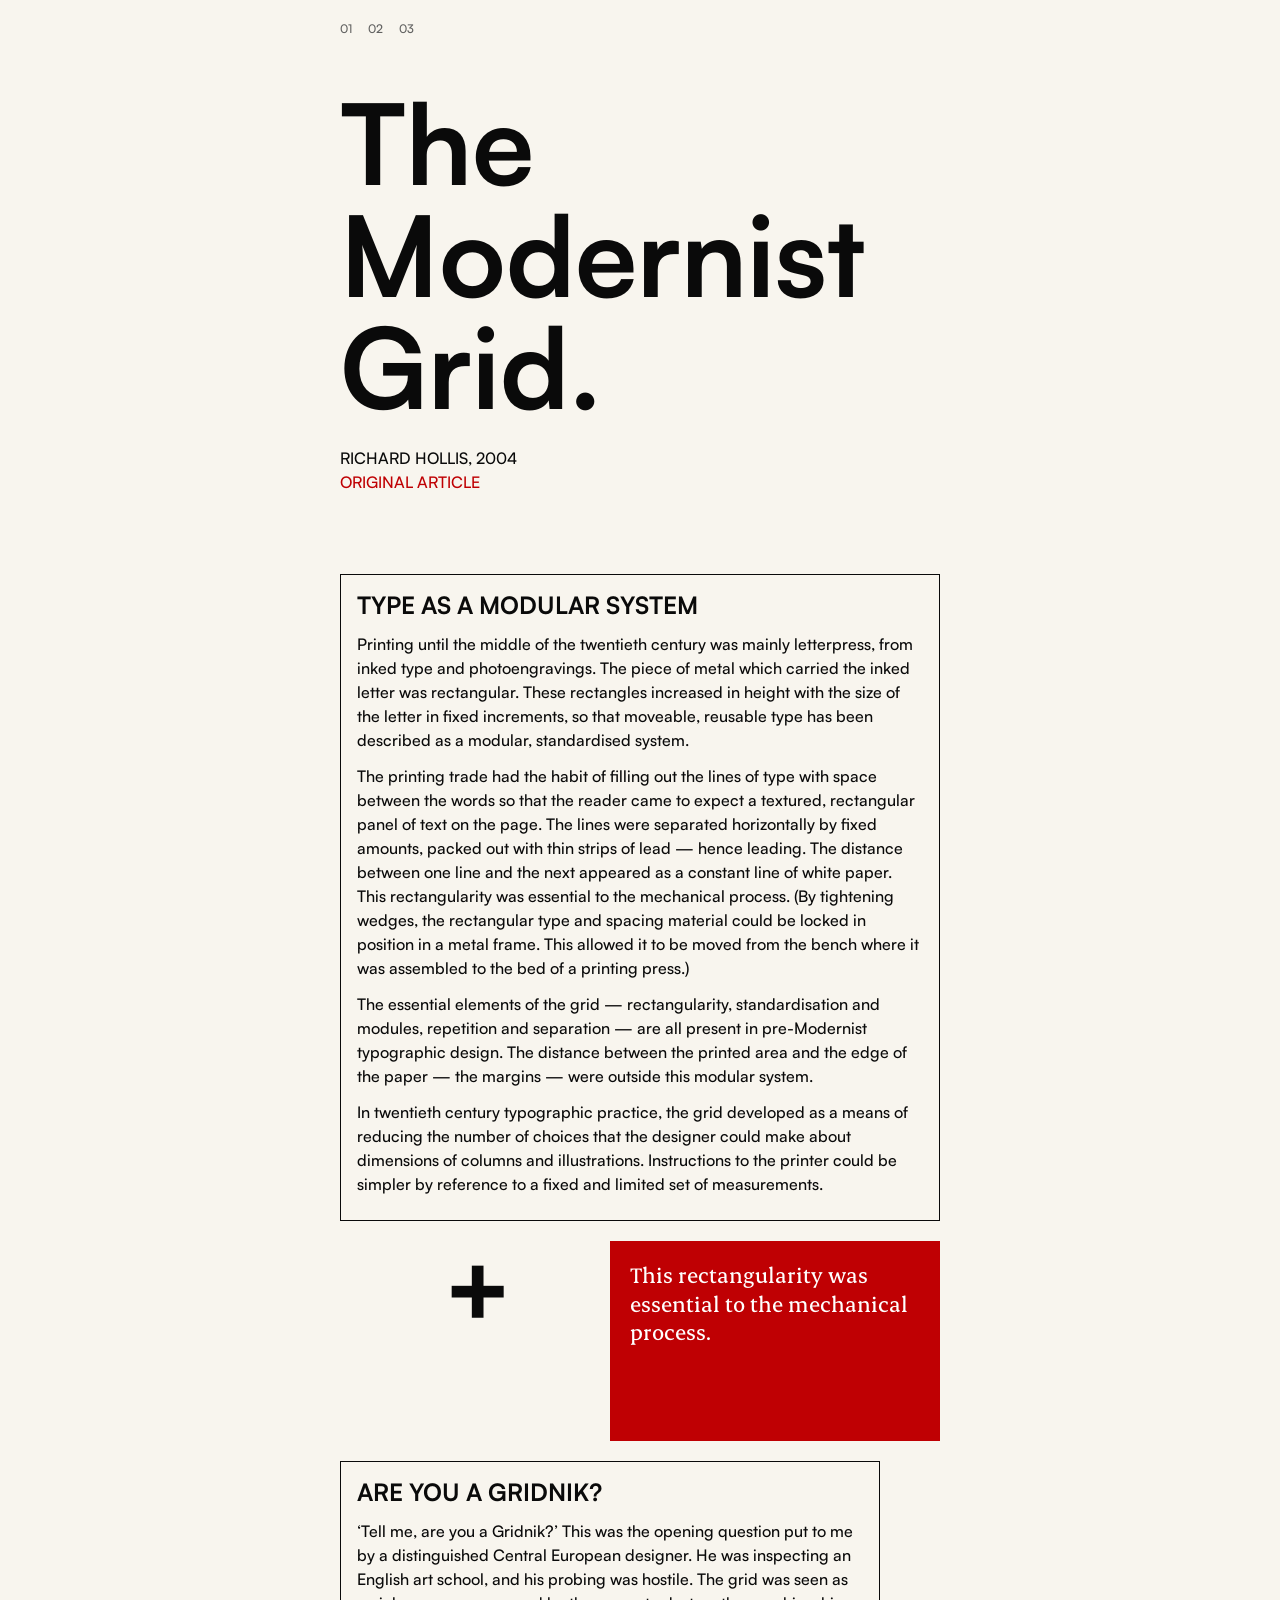
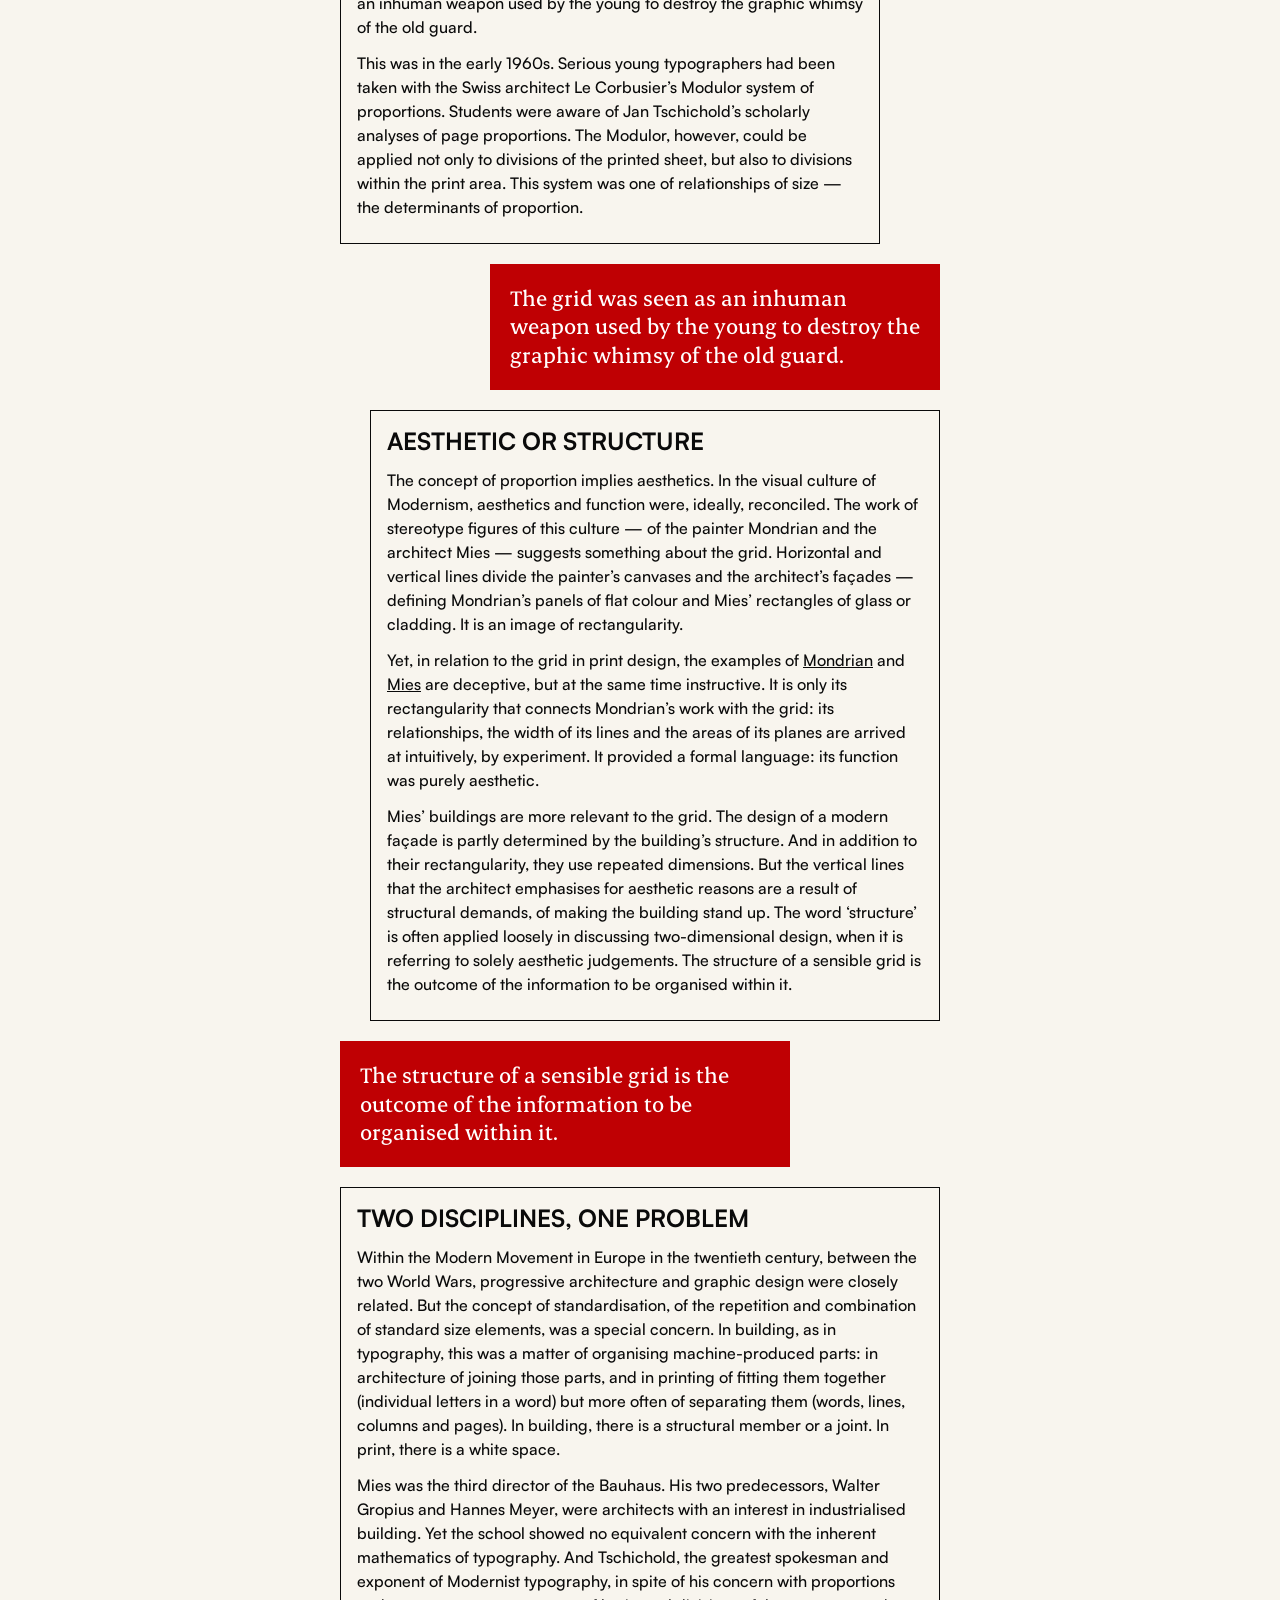
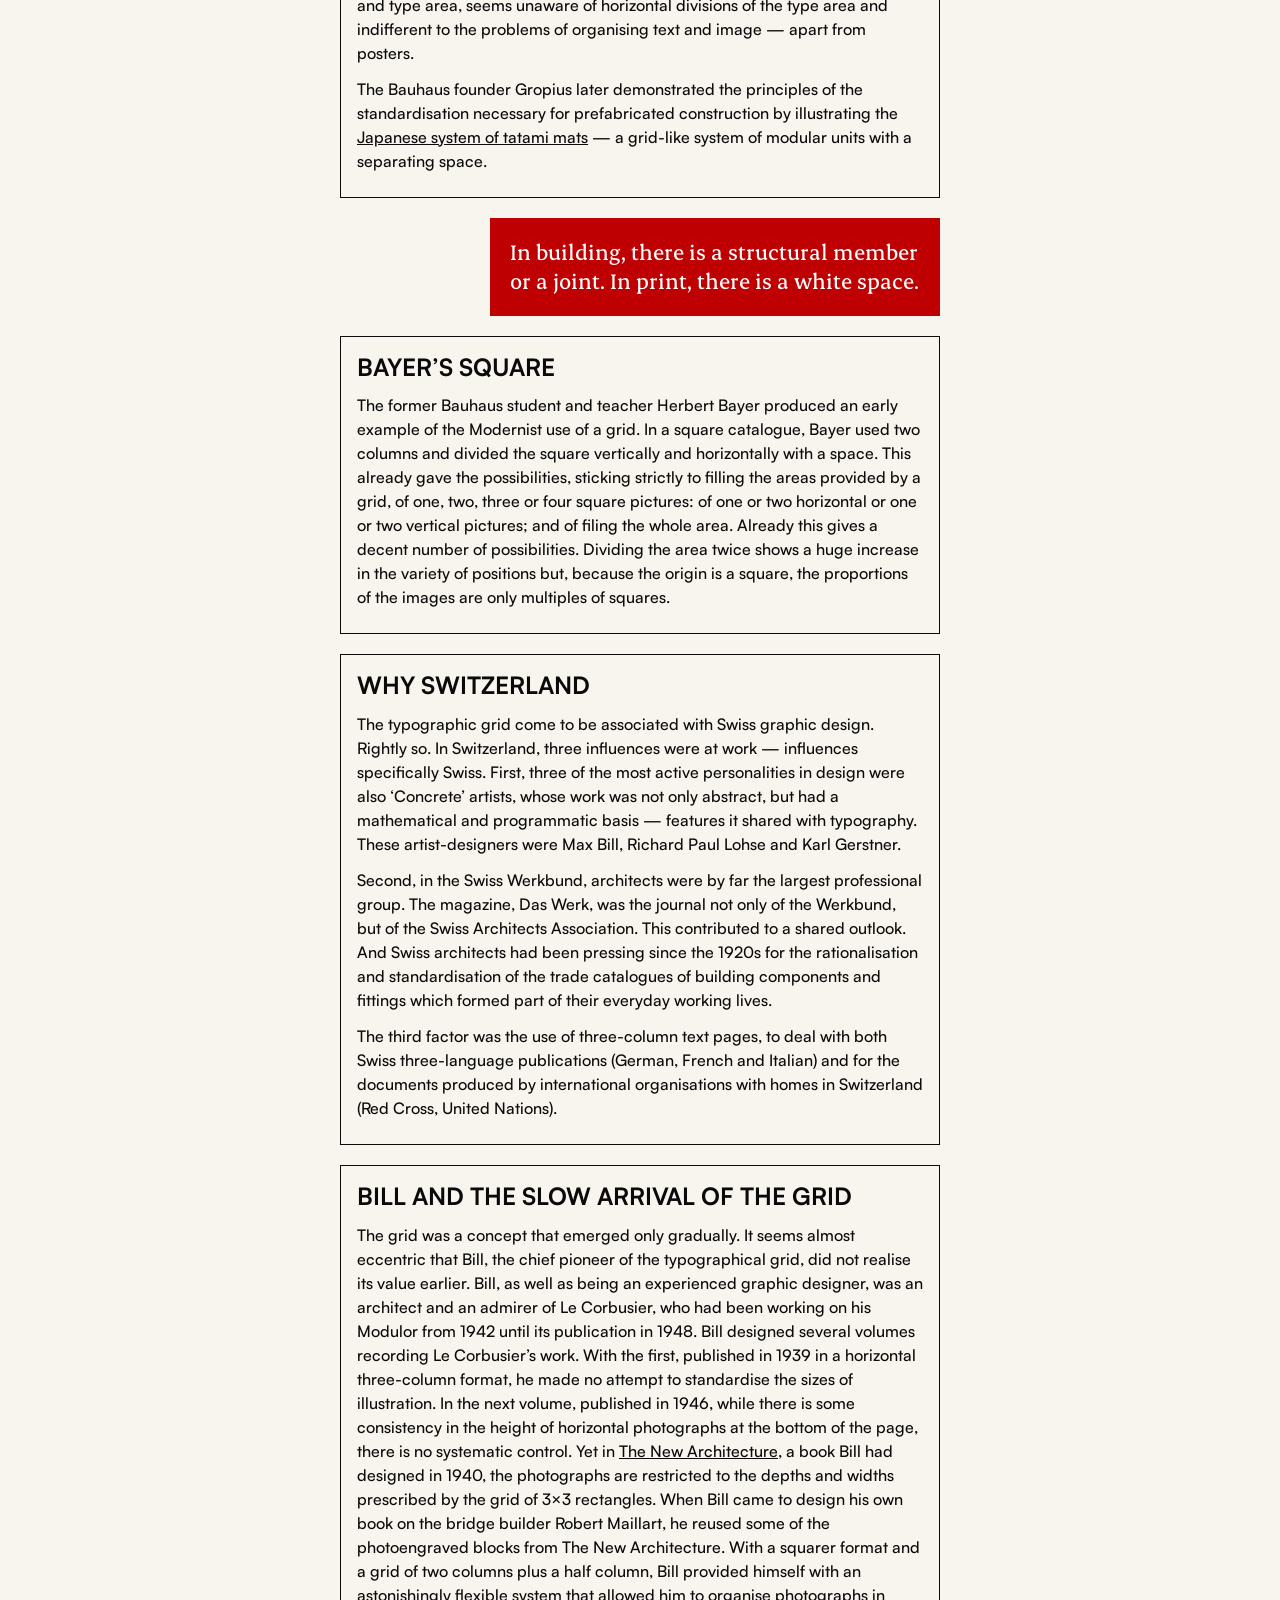
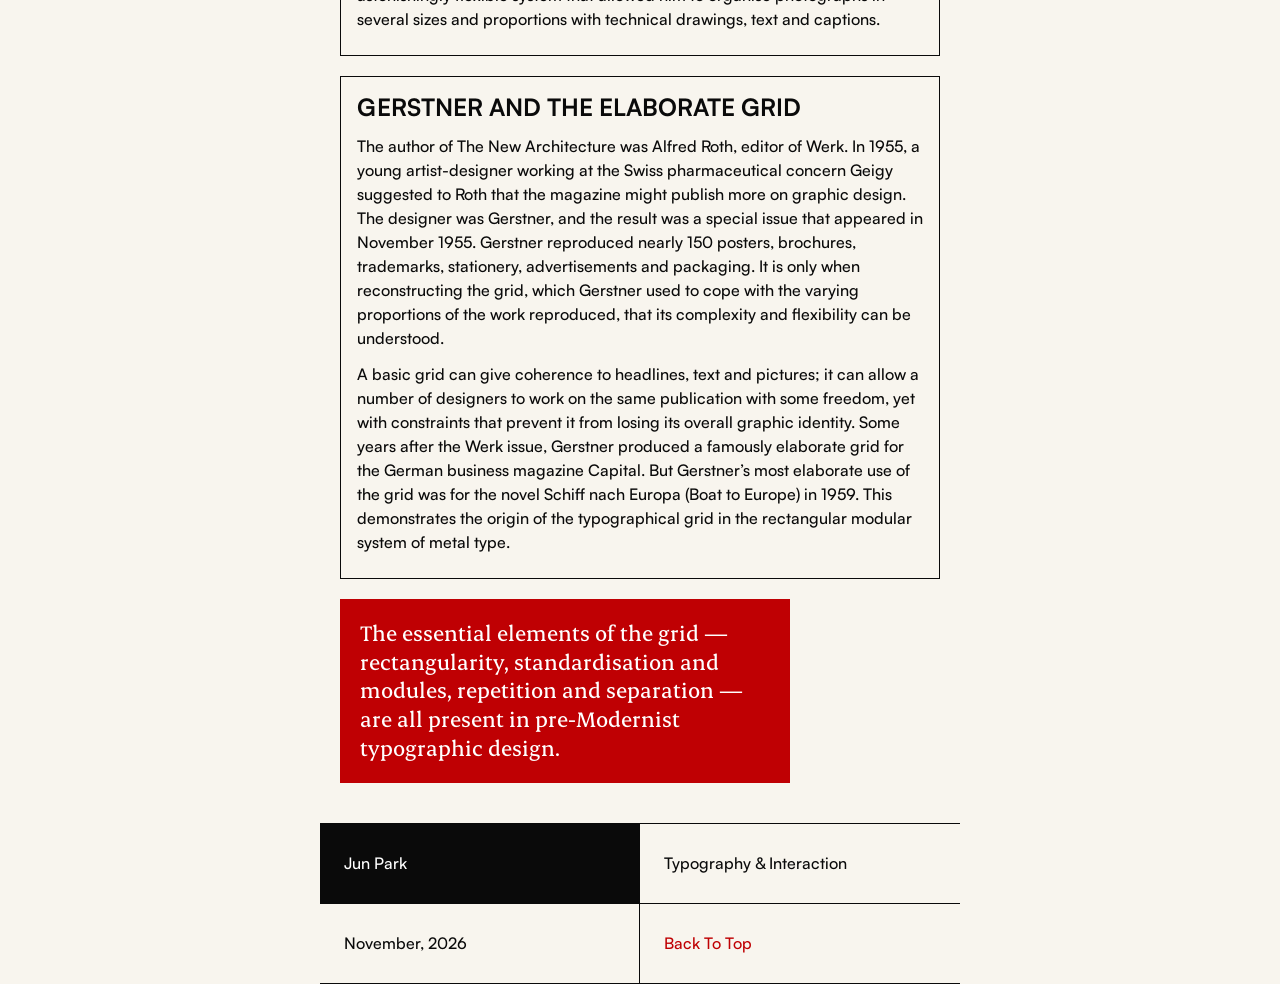
==== commit cf00ef75: "Fonts loading" ====
--- a/direction-1/index.html
+++ b/direction-1/index.html
@@ -7,6 +7,9 @@
 		<link rel="stylesheet" href="../styles/reset.css">
 		<link rel="stylesheet" href="../styles/common.css">
 		<link rel="stylesheet" href="style.css">
+		<link href="../fonts/Erode_Complete/Fonts/WEB/css/erode.css" rel="stylesheet">
+		<link href="../fonts/Satoshi_Complete/Fonts/WEB/css/satoshi.css" rel="stylesheet">
+
 	</head>
 
 	<body id="top">
--- a/styles/common.css
+++ b/styles/common.css
@@ -21,7 +21,7 @@
 
 h1 {
 	font-family: 'Satoshi-Bold', sans-serif;
-	font-size: 4rem;
+	font-size: 3rem;
 	line-height: 1.1;
 	margin-block-end: 2rem;
 	text-transform: uppercase;
@@ -54,6 +54,7 @@
 main > p {
 	margin-block-end: 3rem;
 	max-inline-size: 50rem;
+	font-family: 'Erode-Regular';
 }
 
 
--- a/direction-1/style.css
+++ b/direction-1/style.css
@@ -7,7 +7,7 @@
 	--red: #bf0003;
 	--sand: #f3efe6;
 	--space: 1.25rem;
-	--line: 0.06rem solid var(--ink);
+	--line: 0.1rem solid var(--ink);
 }
 
 /* ---------- Page ---------- */
@@ -68,7 +68,6 @@
 
 .box, .box-narrow, .box-indent {
 	border: var(--line);
-	border-top-width: 2px;
 }
 
 .box-narrow {
--- a/fonts/Erode_Complete/Fonts/WEB/css/erode.css
+++ b/fonts/Erode_Complete/Fonts/WEB/css/erode.css
@@ -0,0 +1,148 @@
+/**
+* @license
+*
+* Font Family: Erode
+* Designed by: Nikhil Ranganathan
+* URL: https://www.fontshare.com/fonts/erode
+* © 2026 Indian Type Foundry
+*
+* Erode Light 
+* Erode LightItalic 
+* Erode Regular 
+* Erode Italic 
+* Erode Medium 
+* Erode MediumItalic 
+* Erode Semibold 
+* Erode SemiboldItalic 
+* Erode Bold 
+* Erode BoldItalic 
+* Erode Variable (Variable font)
+* Erode VariableItalic (Variable font)
+
+*
+*/
+@font-face {
+  font-family: 'Erode-Light';
+  src: url('../fonts/Erode-Light.woff2') format('woff2'),
+       url('../fonts/Erode-Light.woff') format('woff'),
+       url('../fonts/Erode-Light.ttf') format('truetype');
+  font-weight: 300;
+  font-display: swap;
+  font-style: normal;
+}
+@font-face {
+  font-family: 'Erode-LightItalic';
+  src: url('../fonts/Erode-LightItalic.woff2') format('woff2'),
+       url('../fonts/Erode-LightItalic.woff') format('woff'),
+       url('../fonts/Erode-LightItalic.ttf') format('truetype');
+  font-weight: 300;
+  font-display: swap;
+  font-style: italic;
+}
+@font-face {
+  font-family: 'Erode-Regular';
+  src: url('../fonts/Erode-Regular.woff2') format('woff2'),
+       url('../fonts/Erode-Regular.woff') format('woff'),
+       url('../fonts/Erode-Regular.ttf') format('truetype');
+  font-weight: 400;
+  font-display: swap;
+  font-style: normal;
+}
+@font-face {
+  font-family: 'Erode-Italic';
+  src: url('../fonts/Erode-Italic.woff2') format('woff2'),
+       url('../fonts/Erode-Italic.woff') format('woff'),
+       url('../fonts/Erode-Italic.ttf') format('truetype');
+  font-weight: 400;
+  font-display: swap;
+  font-style: italic;
+}
+@font-face {
+  font-family: 'Erode-Medium';
+  src: url('../fonts/Erode-Medium.woff2') format('woff2'),
+       url('../fonts/Erode-Medium.woff') format('woff'),
+       url('../fonts/Erode-Medium.ttf') format('truetype');
+  font-weight: 500;
+  font-display: swap;
+  font-style: normal;
+}
+@font-face {
+  font-family: 'Erode-MediumItalic';
+  src: url('../fonts/Erode-MediumItalic.woff2') format('woff2'),
+       url('../fonts/Erode-MediumItalic.woff') format('woff'),
+       url('../fonts/Erode-MediumItalic.ttf') format('truetype');
+  font-weight: 500;
+  font-display: swap;
+  font-style: italic;
+}
+@font-face {
+  font-family: 'Erode-Semibold';
+  src: url('../fonts/Erode-Semibold.woff2') format('woff2'),
+       url('../fonts/Erode-Semibold.woff') format('woff'),
+       url('../fonts/Erode-Semibold.ttf') format('truetype');
+  font-weight: 600;
+  font-display: swap;
+  font-style: normal;
+}
+@font-face {
+  font-family: 'Erode-SemiboldItalic';
+  src: url('../fonts/Erode-SemiboldItalic.woff2') format('woff2'),
+       url('../fonts/Erode-SemiboldItalic.woff') format('woff'),
+       url('../fonts/Erode-SemiboldItalic.ttf') format('truetype');
+  font-weight: 600;
+  font-display: swap;
+  font-style: italic;
+}
+@font-face {
+  font-family: 'Erode-Bold';
+  src: url('../fonts/Erode-Bold.woff2') format('woff2'),
+       url('../fonts/Erode-Bold.woff') format('woff'),
+       url('../fonts/Erode-Bold.ttf') format('truetype');
+  font-weight: 700;
+  font-display: swap;
+  font-style: normal;
+}
+@font-face {
+  font-family: 'Erode-BoldItalic';
+  src: url('../fonts/Erode-BoldItalic.woff2') format('woff2'),
+       url('../fonts/Erode-BoldItalic.woff') format('woff'),
+       url('../fonts/Erode-BoldItalic.ttf') format('truetype');
+  font-weight: 700;
+  font-display: swap;
+  font-style: italic;
+}
+/**
+* This is a variable font
+* You can control variable axes as shown below:
+* font-variation-settings: wght 300.0;
+*
+* available axes:
+'wght' (range from 300.0 to 700.0
+*/
+@font-face {
+  font-family: 'Erode-Variable';
+  src: url('../fonts/Erode-Variable.woff2') format('woff2'),
+       url('../fonts/Erode-Variable.woff') format('woff'),
+       url('../fonts/Erode-Variable.ttf') format('truetype');
+  font-weight: 300 700;
+  font-display: swap;
+  font-style: normal;
+}
+/**
+* This is a variable font
+* You can control variable axes as shown below:
+* font-variation-settings: wght 300.0;
+*
+* available axes:
+'wght' (range from 300.0 to 700.0
+*/
+@font-face {
+  font-family: 'Erode-VariableItalic';
+  src: url('../fonts/Erode-VariableItalic.woff2') format('woff2'),
+       url('../fonts/Erode-VariableItalic.woff') format('woff'),
+       url('../fonts/Erode-VariableItalic.ttf') format('truetype');
+  font-weight: 300 700;
+  font-display: swap;
+  font-style: italic;
+}
+
--- a/fonts/Satoshi_Complete/Fonts/WEB/css/satoshi.css
+++ b/fonts/Satoshi_Complete/Fonts/WEB/css/satoshi.css
@@ -0,0 +1,148 @@
+/**
+* @license
+*
+* Font Family: Satoshi
+* Designed by: Deni Anggara
+* URL: https://www.fontshare.com/fonts/satoshi
+* © 2026 Indian Type Foundry
+*
+* Satoshi Light 
+* Satoshi LightItalic 
+* Satoshi Regular 
+* Satoshi Italic 
+* Satoshi Medium 
+* Satoshi MediumItalic 
+* Satoshi Bold 
+* Satoshi BoldItalic 
+* Satoshi Black 
+* Satoshi BlackItalic 
+* Satoshi Variable (Variable font)
+* Satoshi VariableItalic (Variable font)
+
+*
+*/
+@font-face {
+  font-family: 'Satoshi-Light';
+  src: url('../fonts/Satoshi-Light.woff2') format('woff2'),
+       url('../fonts/Satoshi-Light.woff') format('woff'),
+       url('../fonts/Satoshi-Light.ttf') format('truetype');
+  font-weight: 300;
+  font-display: swap;
+  font-style: normal;
+}
+@font-face {
+  font-family: 'Satoshi-LightItalic';
+  src: url('../fonts/Satoshi-LightItalic.woff2') format('woff2'),
+       url('../fonts/Satoshi-LightItalic.woff') format('woff'),
+       url('../fonts/Satoshi-LightItalic.ttf') format('truetype');
+  font-weight: 300;
+  font-display: swap;
+  font-style: italic;
+}
+@font-face {
+  font-family: 'Satoshi-Regular';
+  src: url('../fonts/Satoshi-Regular.woff2') format('woff2'),
+       url('../fonts/Satoshi-Regular.woff') format('woff'),
+       url('../fonts/Satoshi-Regular.ttf') format('truetype');
+  font-weight: 400;
+  font-display: swap;
+  font-style: normal;
+}
+@font-face {
+  font-family: 'Satoshi-Italic';
+  src: url('../fonts/Satoshi-Italic.woff2') format('woff2'),
+       url('../fonts/Satoshi-Italic.woff') format('woff'),
+       url('../fonts/Satoshi-Italic.ttf') format('truetype');
+  font-weight: 400;
+  font-display: swap;
+  font-style: italic;
+}
+@font-face {
+  font-family: 'Satoshi-Medium';
+  src: url('../fonts/Satoshi-Medium.woff2') format('woff2'),
+       url('../fonts/Satoshi-Medium.woff') format('woff'),
+       url('../fonts/Satoshi-Medium.ttf') format('truetype');
+  font-weight: 500;
+  font-display: swap;
+  font-style: normal;
+}
+@font-face {
+  font-family: 'Satoshi-MediumItalic';
+  src: url('../fonts/Satoshi-MediumItalic.woff2') format('woff2'),
+       url('../fonts/Satoshi-MediumItalic.woff') format('woff'),
+       url('../fonts/Satoshi-MediumItalic.ttf') format('truetype');
+  font-weight: 500;
+  font-display: swap;
+  font-style: italic;
+}
+@font-face {
+  font-family: 'Satoshi-Bold';
+  src: url('../fonts/Satoshi-Bold.woff2') format('woff2'),
+       url('../fonts/Satoshi-Bold.woff') format('woff'),
+       url('../fonts/Satoshi-Bold.ttf') format('truetype');
+  font-weight: 700;
+  font-display: swap;
+  font-style: normal;
+}
+@font-face {
+  font-family: 'Satoshi-BoldItalic';
+  src: url('../fonts/Satoshi-BoldItalic.woff2') format('woff2'),
+       url('../fonts/Satoshi-BoldItalic.woff') format('woff'),
+       url('../fonts/Satoshi-BoldItalic.ttf') format('truetype');
+  font-weight: 700;
+  font-display: swap;
+  font-style: italic;
+}
+@font-face {
+  font-family: 'Satoshi-Black';
+  src: url('../fonts/Satoshi-Black.woff2') format('woff2'),
+       url('../fonts/Satoshi-Black.woff') format('woff'),
+       url('../fonts/Satoshi-Black.ttf') format('truetype');
+  font-weight: 900;
+  font-display: swap;
+  font-style: normal;
+}
+@font-face {
+  font-family: 'Satoshi-BlackItalic';
+  src: url('../fonts/Satoshi-BlackItalic.woff2') format('woff2'),
+       url('../fonts/Satoshi-BlackItalic.woff') format('woff'),
+       url('../fonts/Satoshi-BlackItalic.ttf') format('truetype');
+  font-weight: 900;
+  font-display: swap;
+  font-style: italic;
+}
+/**
+* This is a variable font
+* You can control variable axes as shown below:
+* font-variation-settings: wght 900.0;
+*
+* available axes:
+'wght' (range from 300.0 to 900.0
+*/
+@font-face {
+  font-family: 'Satoshi-Variable';
+  src: url('../fonts/Satoshi-Variable.woff2') format('woff2'),
+       url('../fonts/Satoshi-Variable.woff') format('woff'),
+       url('../fonts/Satoshi-Variable.ttf') format('truetype');
+  font-weight: 300 900;
+  font-display: swap;
+  font-style: normal;
+}
+/**
+* This is a variable font
+* You can control variable axes as shown below:
+* font-variation-settings: wght 900.0;
+*
+* available axes:
+'wght' (range from 300.0 to 900.0
+*/
+@font-face {
+  font-family: 'Satoshi-VariableItalic';
+  src: url('../fonts/Satoshi-VariableItalic.woff2') format('woff2'),
+       url('../fonts/Satoshi-VariableItalic.woff') format('woff'),
+       url('../fonts/Satoshi-VariableItalic.ttf') format('truetype');
+  font-weight: 300 900;
+  font-display: swap;
+  font-style: italic;
+}
+
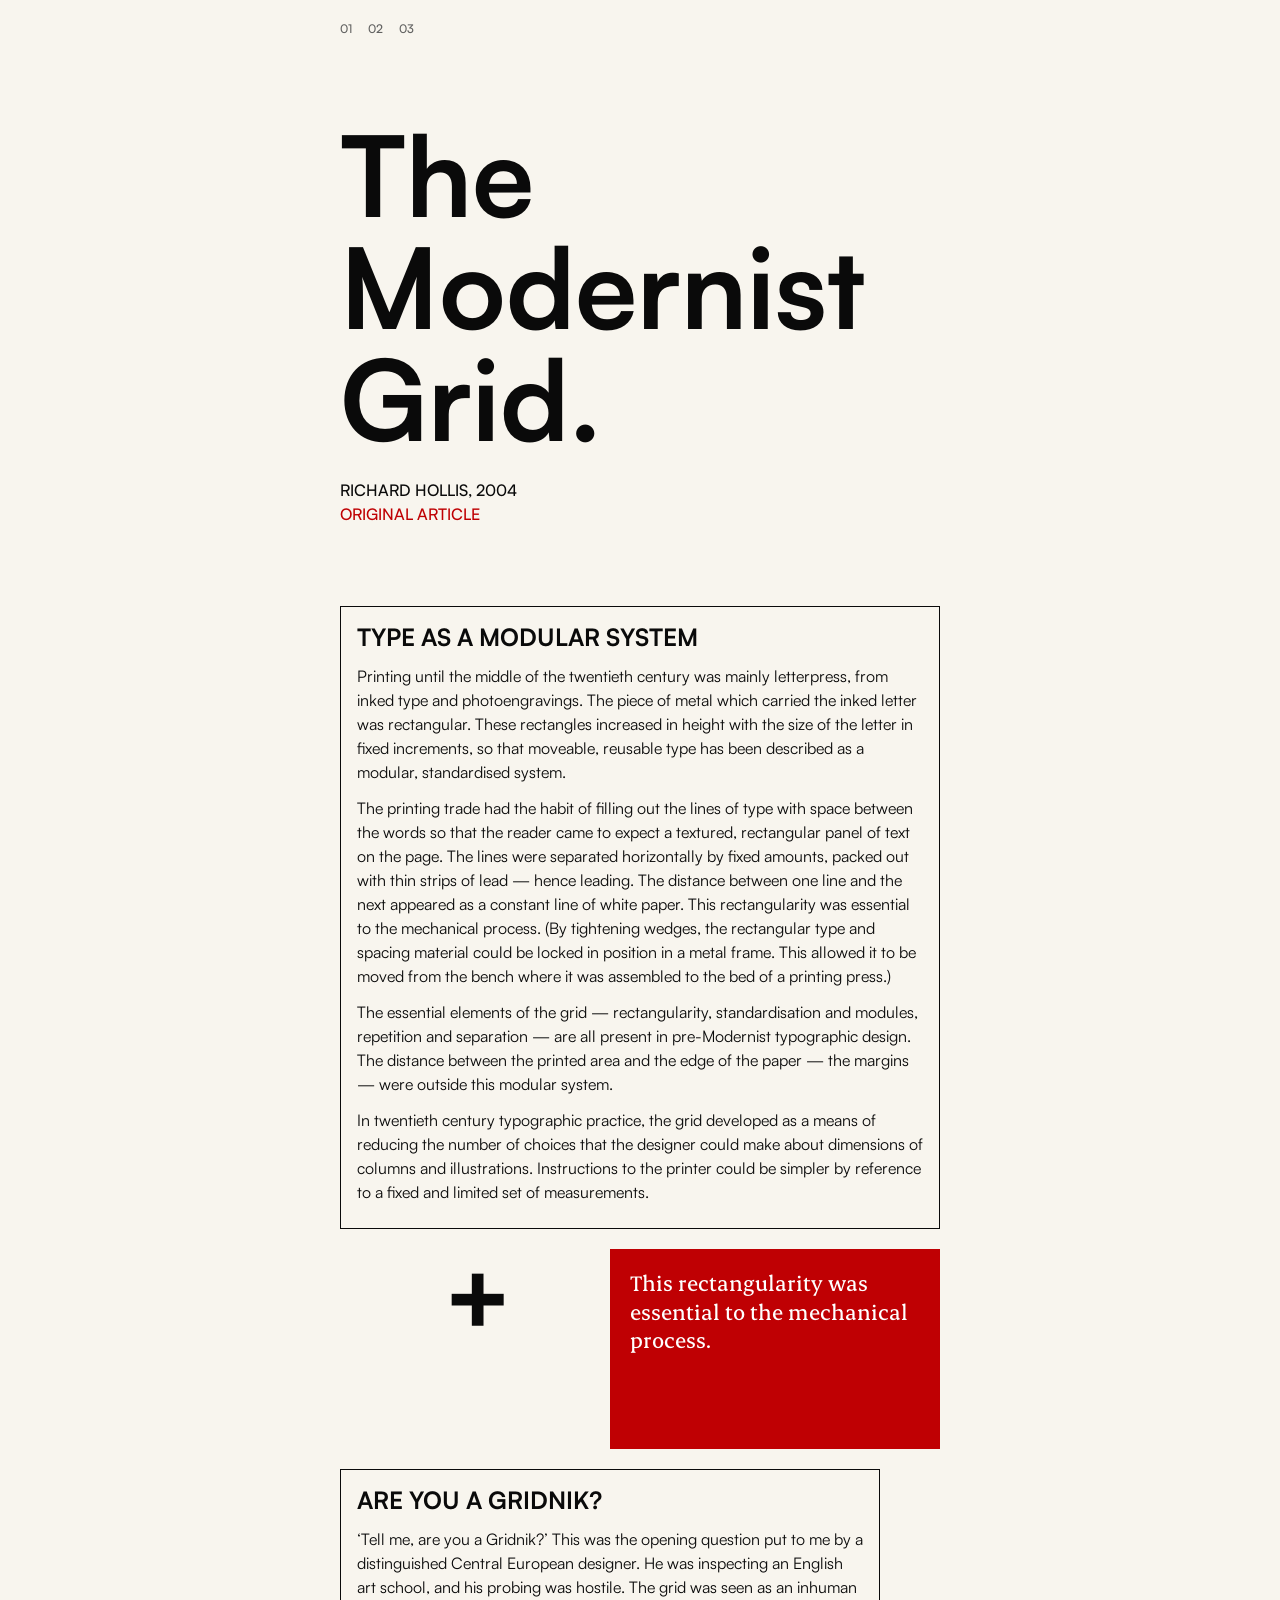
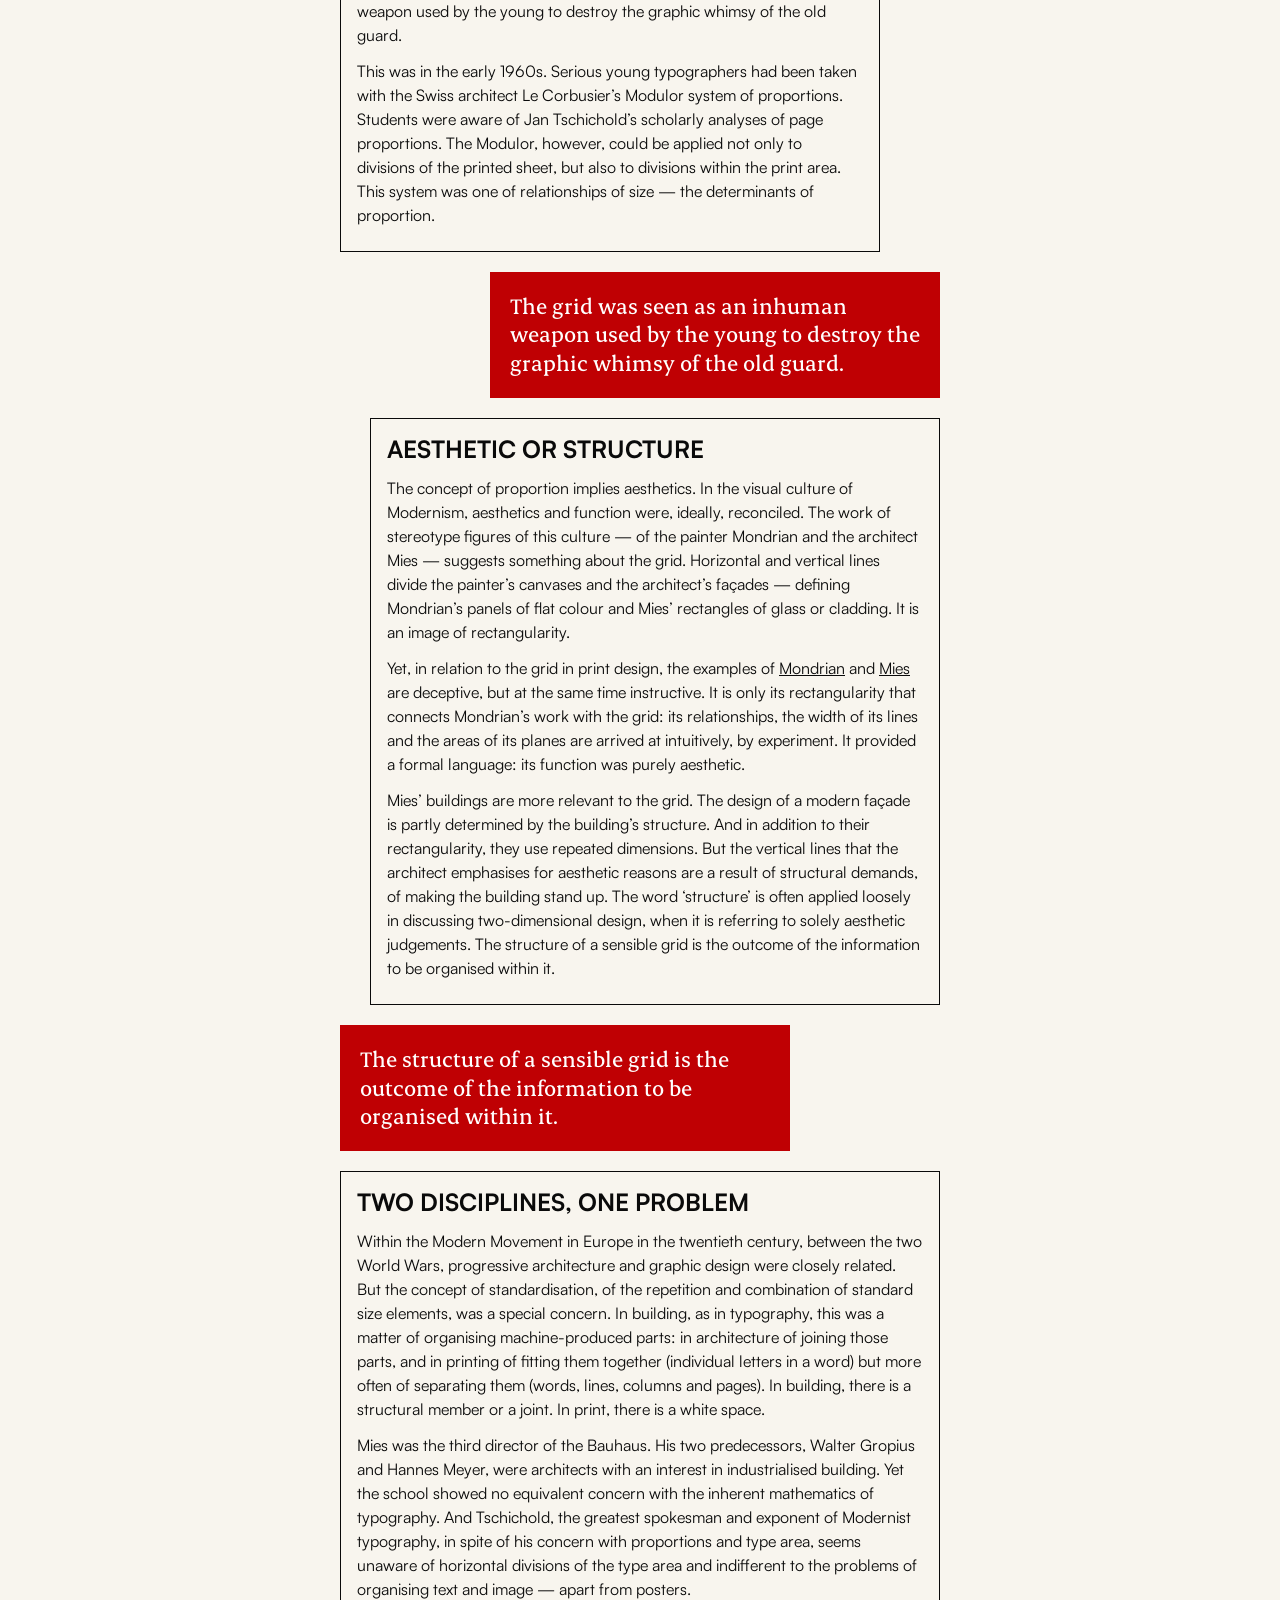
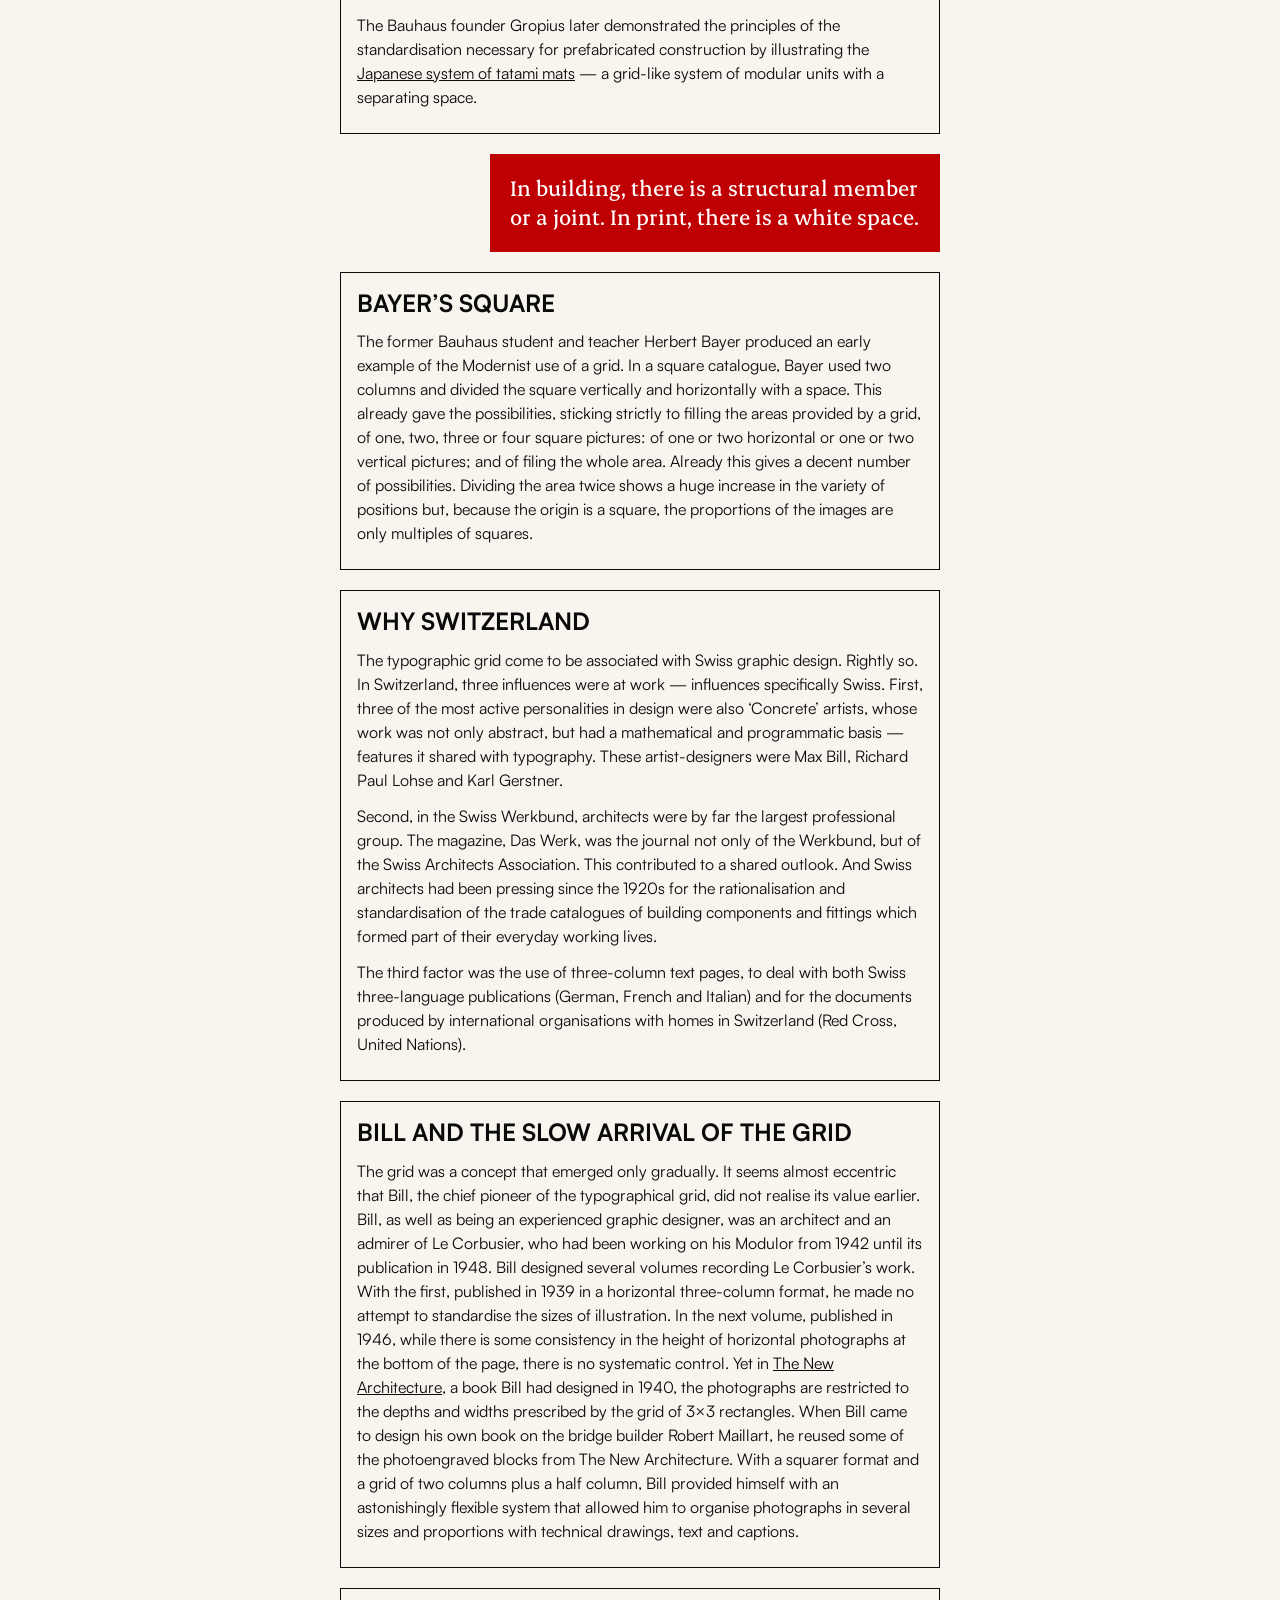
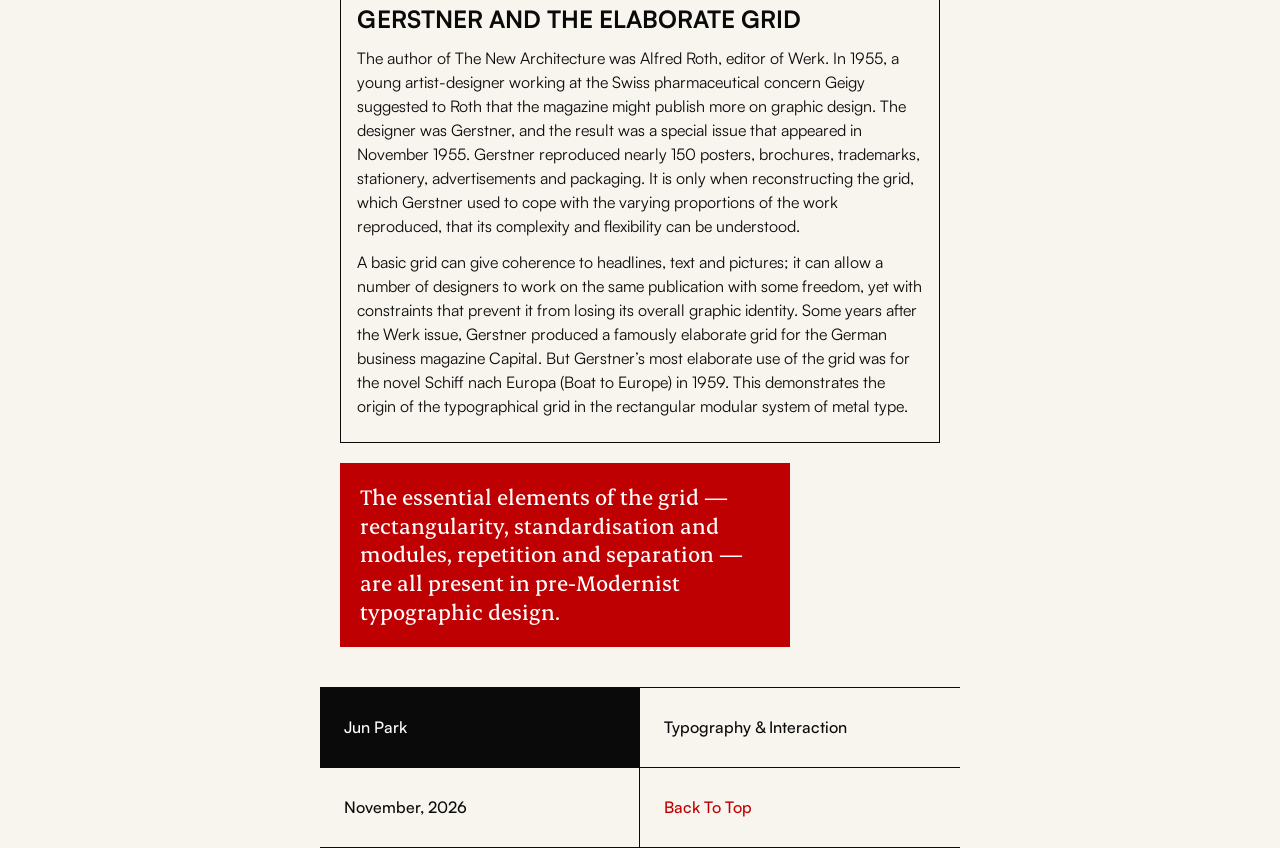
==== commit d47f2fcf: "Some fixes with title" ====
--- a/direction-1/index.html
+++ b/direction-1/index.html
@@ -6,17 +6,16 @@
 		<title>The Modernist Grid</title>
 		<link rel="stylesheet" href="../styles/reset.css">
 		<link rel="stylesheet" href="../styles/common.css">
+		<link rel="stylesheet" href="../fonts/Erode_Complete/Fonts/WEB/css/erode.css">
+		<link rel="stylesheet" href="../fonts/Satoshi_Complete/Fonts/WEB/css/satoshi.css">
 		<link rel="stylesheet" href="style.css">
-		<link href="../fonts/Erode_Complete/Fonts/WEB/css/erode.css" rel="stylesheet">
-		<link href="../fonts/Satoshi_Complete/Fonts/WEB/css/satoshi.css" rel="stylesheet">
-
 	</head>
 
 	<body id="top">
 		<header>
-			<nav >
+			<nav>
 				<ol>
-					<li><a href="../direction-1/">01</a></li>
+					<li><a class="current" href="../direction-1/">01</a></li>
 					<li><a href="../direction-2/">02</a></li>
 					<li><a href="../direction-3/">03</a></li>
 				</ol>
@@ -162,7 +161,7 @@
 		<!-- Title block: 2 × 2 cells -->
 		<footer class="footer-block">
 			<p>Jun Park</p>
-			<p>Typography & Interaction</p>
+			<p>Typography &amp; Interaction</p>
 			<p>November, 2026</p>
 			<p><a href="#top">Back To Top</a></p>
 		</footer>
--- a/styles/common.css
+++ b/styles/common.css
@@ -4,8 +4,6 @@
 	--ink: #111111;
 	--mute: #666666;
 }
-
-*, *::before, *::after { box-sizing: border-box; }
 
 header {
 	display: flex;
--- a/direction-1/style.css
+++ b/direction-1/style.css
@@ -5,7 +5,6 @@
 	--ink: #0a0a0a;
 	--mute: #616160;
 	--red: #bf0003;
-	--sand: #f3efe6;
 	--space: 1.25rem;
 	--line: 0.1rem solid var(--ink);
 }
@@ -43,6 +42,7 @@
 /* ---------- Title ---------- */
 
 .article-header {
+	margin-block-start: 5rem;
 	margin-block-end: 5rem;
 	display: block;
 }
@@ -83,6 +83,11 @@
 	flex-direction: column;
 	gap: 0.75rem;
 	padding: 1rem 1rem 1.5rem;
+}
+
+.box-body p {
+	font-family: 'Satoshi-Regular';
+	font-size: 1rem;
 }
 
 .box-body h2 {
@@ -169,6 +174,6 @@
 
 @media (max-width: 30rem) {
 	h1 {
-		font-size: 3.5rem;
+		font-size: 5rem;
 	}
 }
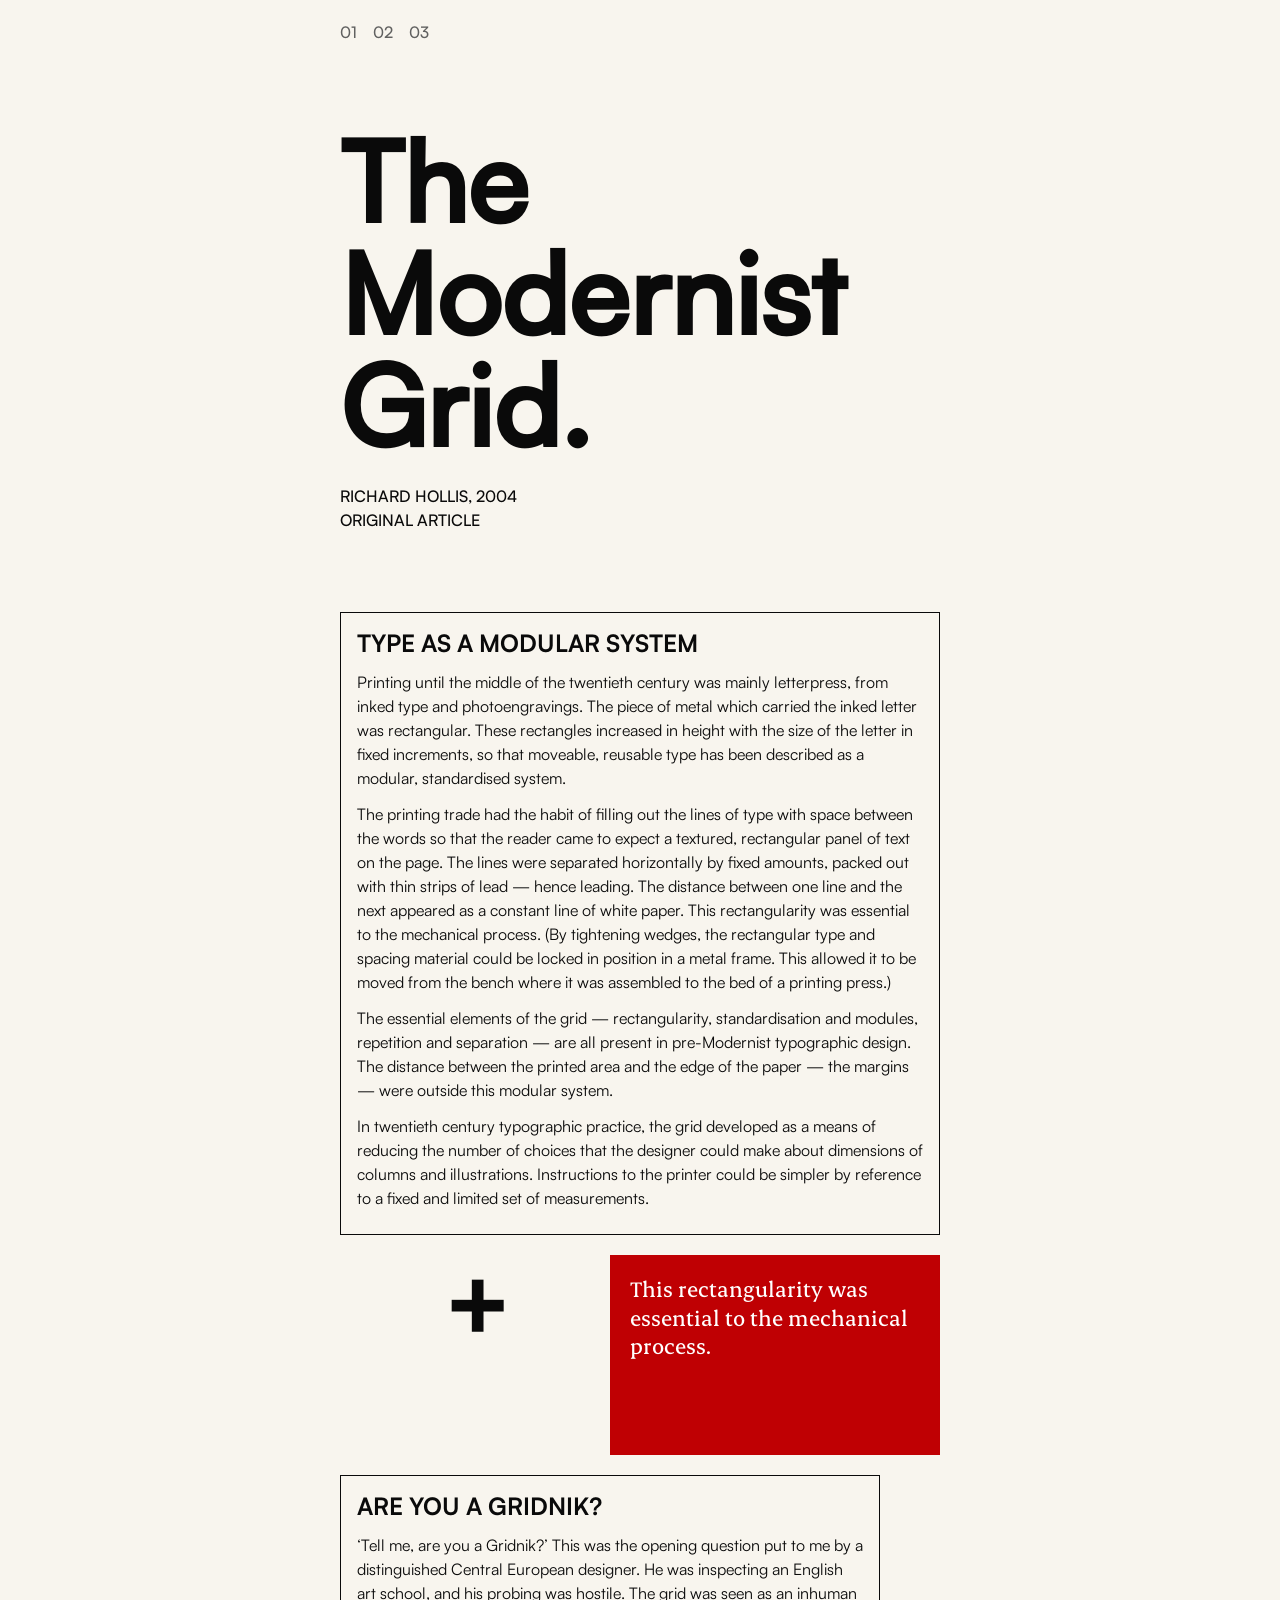
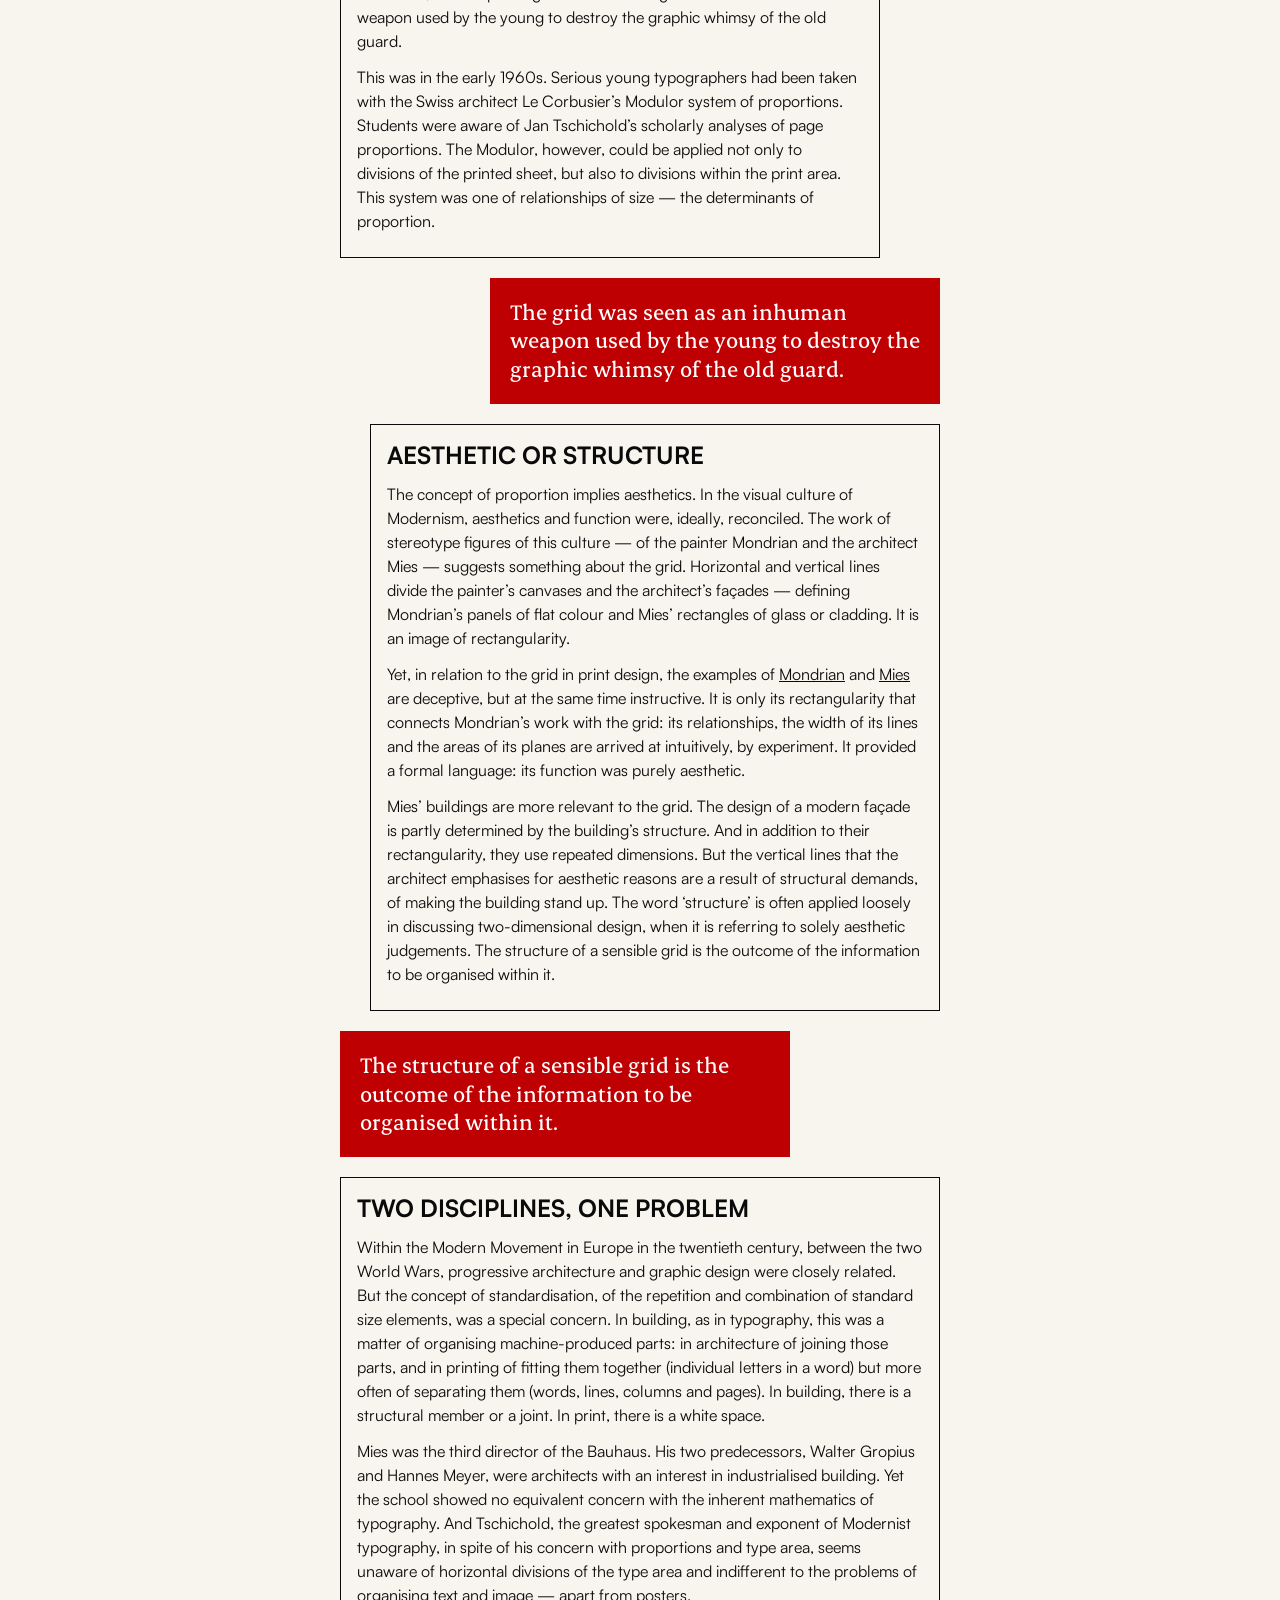
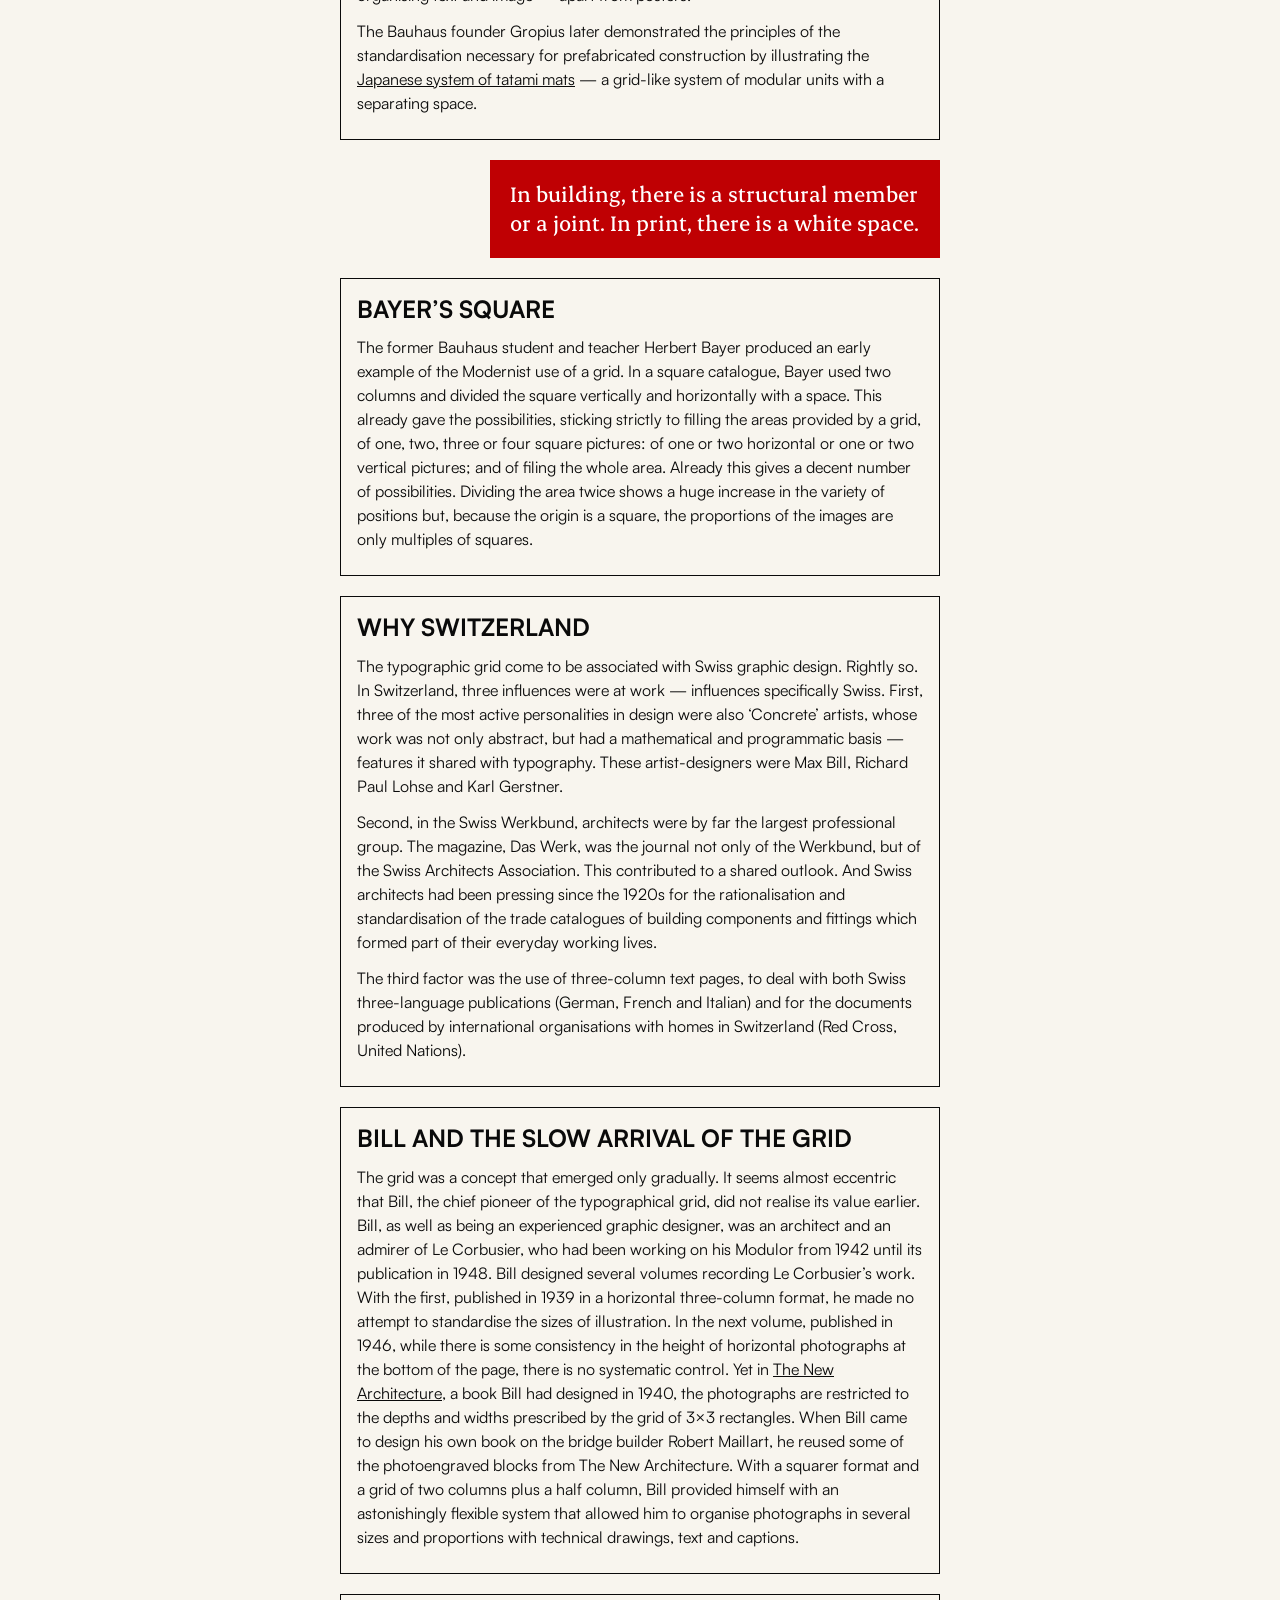
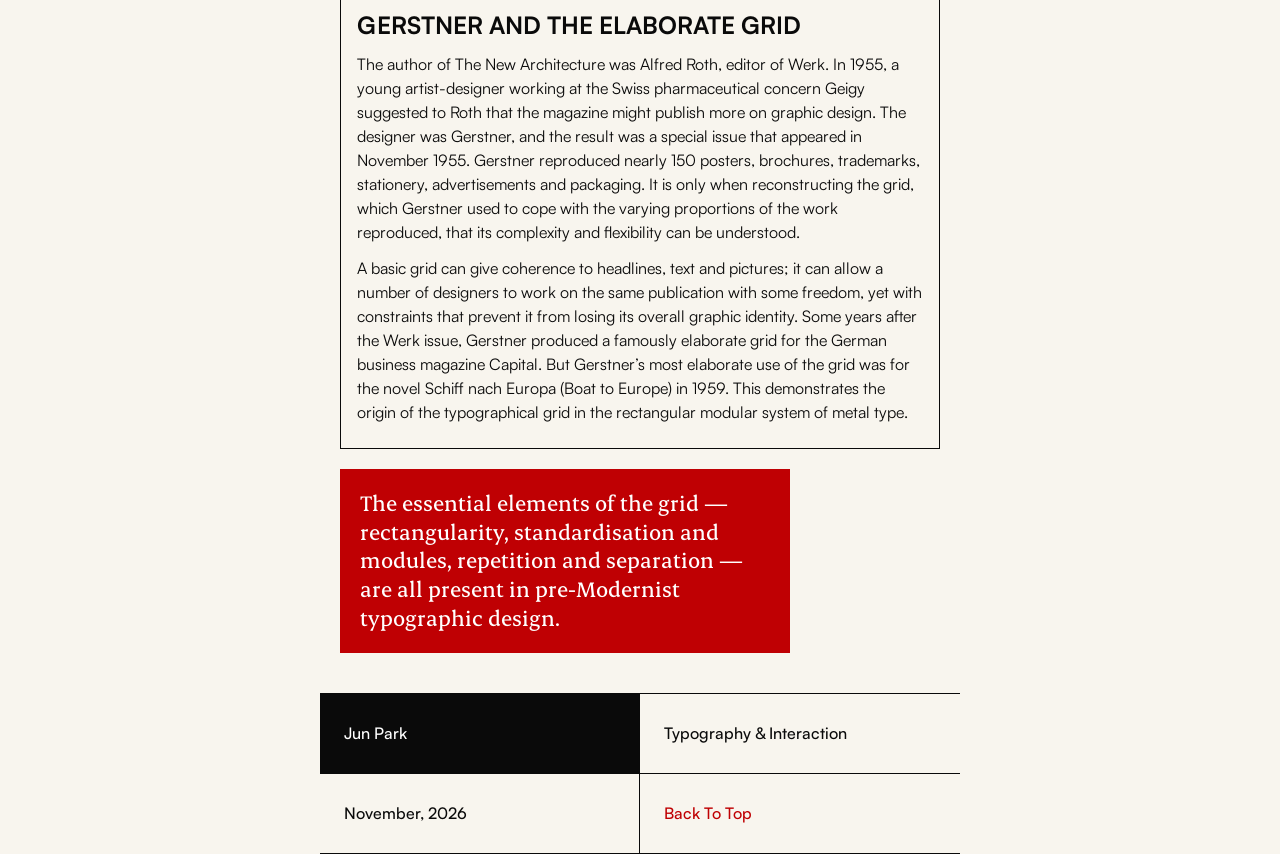
==== commit a4dcc506: "Three articles and Landing Page" ====
--- a/direction-1/index.html
+++ b/direction-1/index.html
@@ -4,11 +4,13 @@
 		<meta charset="utf-8">
 		<meta name="viewport" content="width=device-width, initial-scale=1">
 		<title>The Modernist Grid</title>
-		<link rel="stylesheet" href="../styles/reset.css">
-		<link rel="stylesheet" href="../styles/common.css">
+		<style>
+			@import '../styles/reset.css' layer(reset);
+			@import '../styles/common.css' layer(common);
+			@import 'style.css' layer(page);
+		</style>
 		<link rel="stylesheet" href="../fonts/Erode_Complete/Fonts/WEB/css/erode.css">
 		<link rel="stylesheet" href="../fonts/Satoshi_Complete/Fonts/WEB/css/satoshi.css">
-		<link rel="stylesheet" href="style.css">
 	</head>
 
 	<body id="top">
